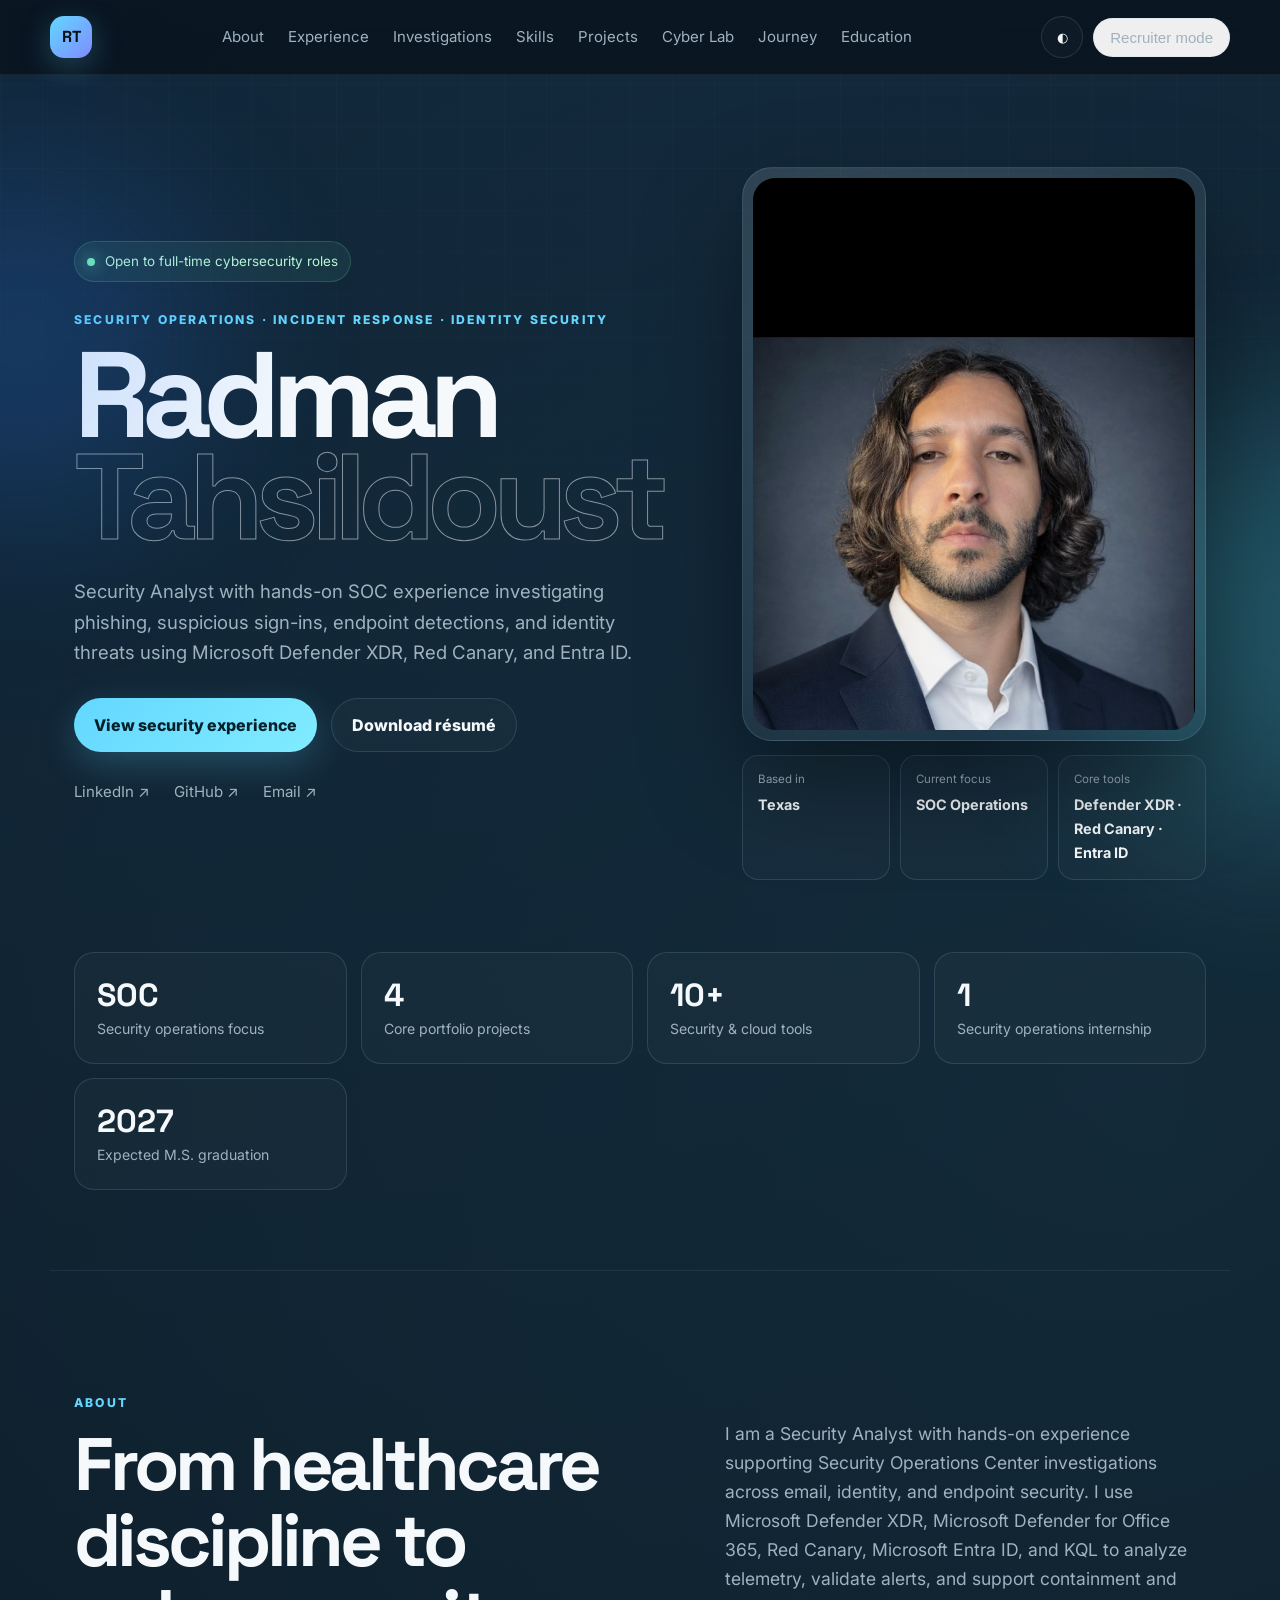
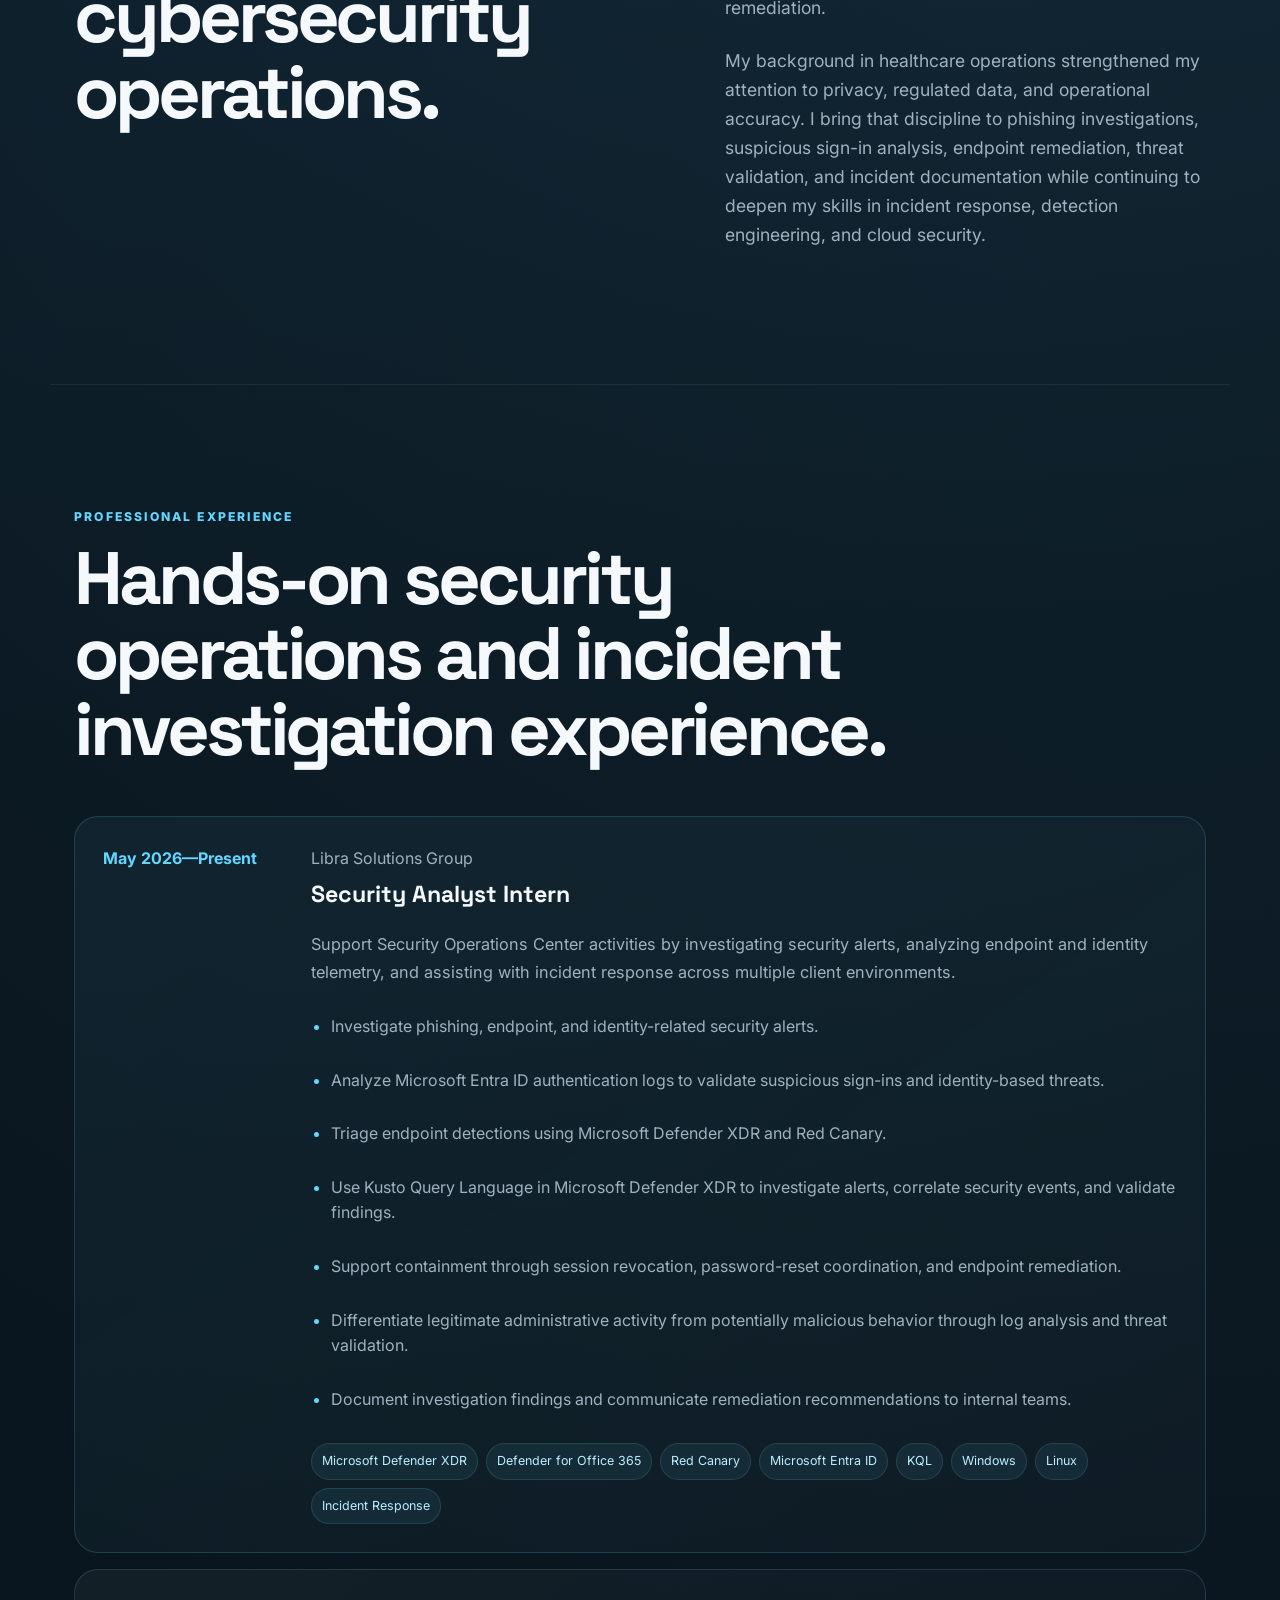
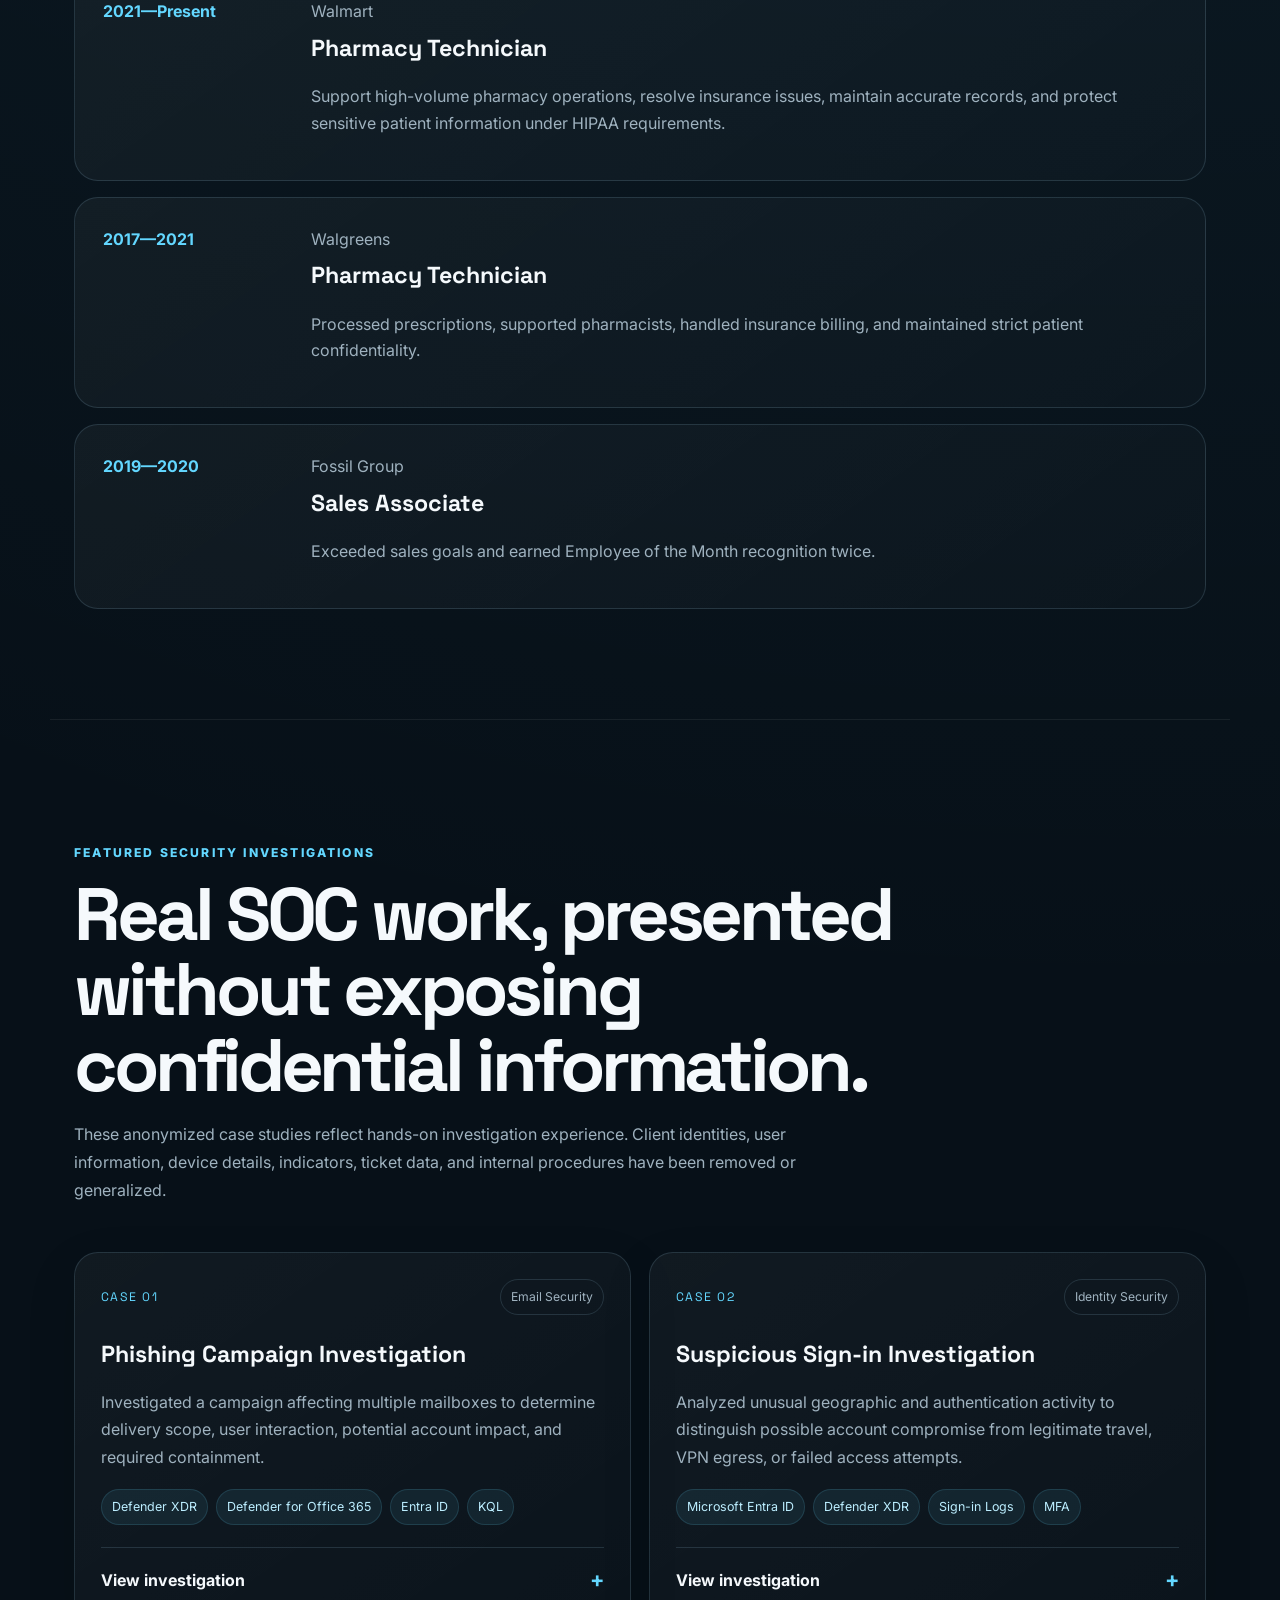
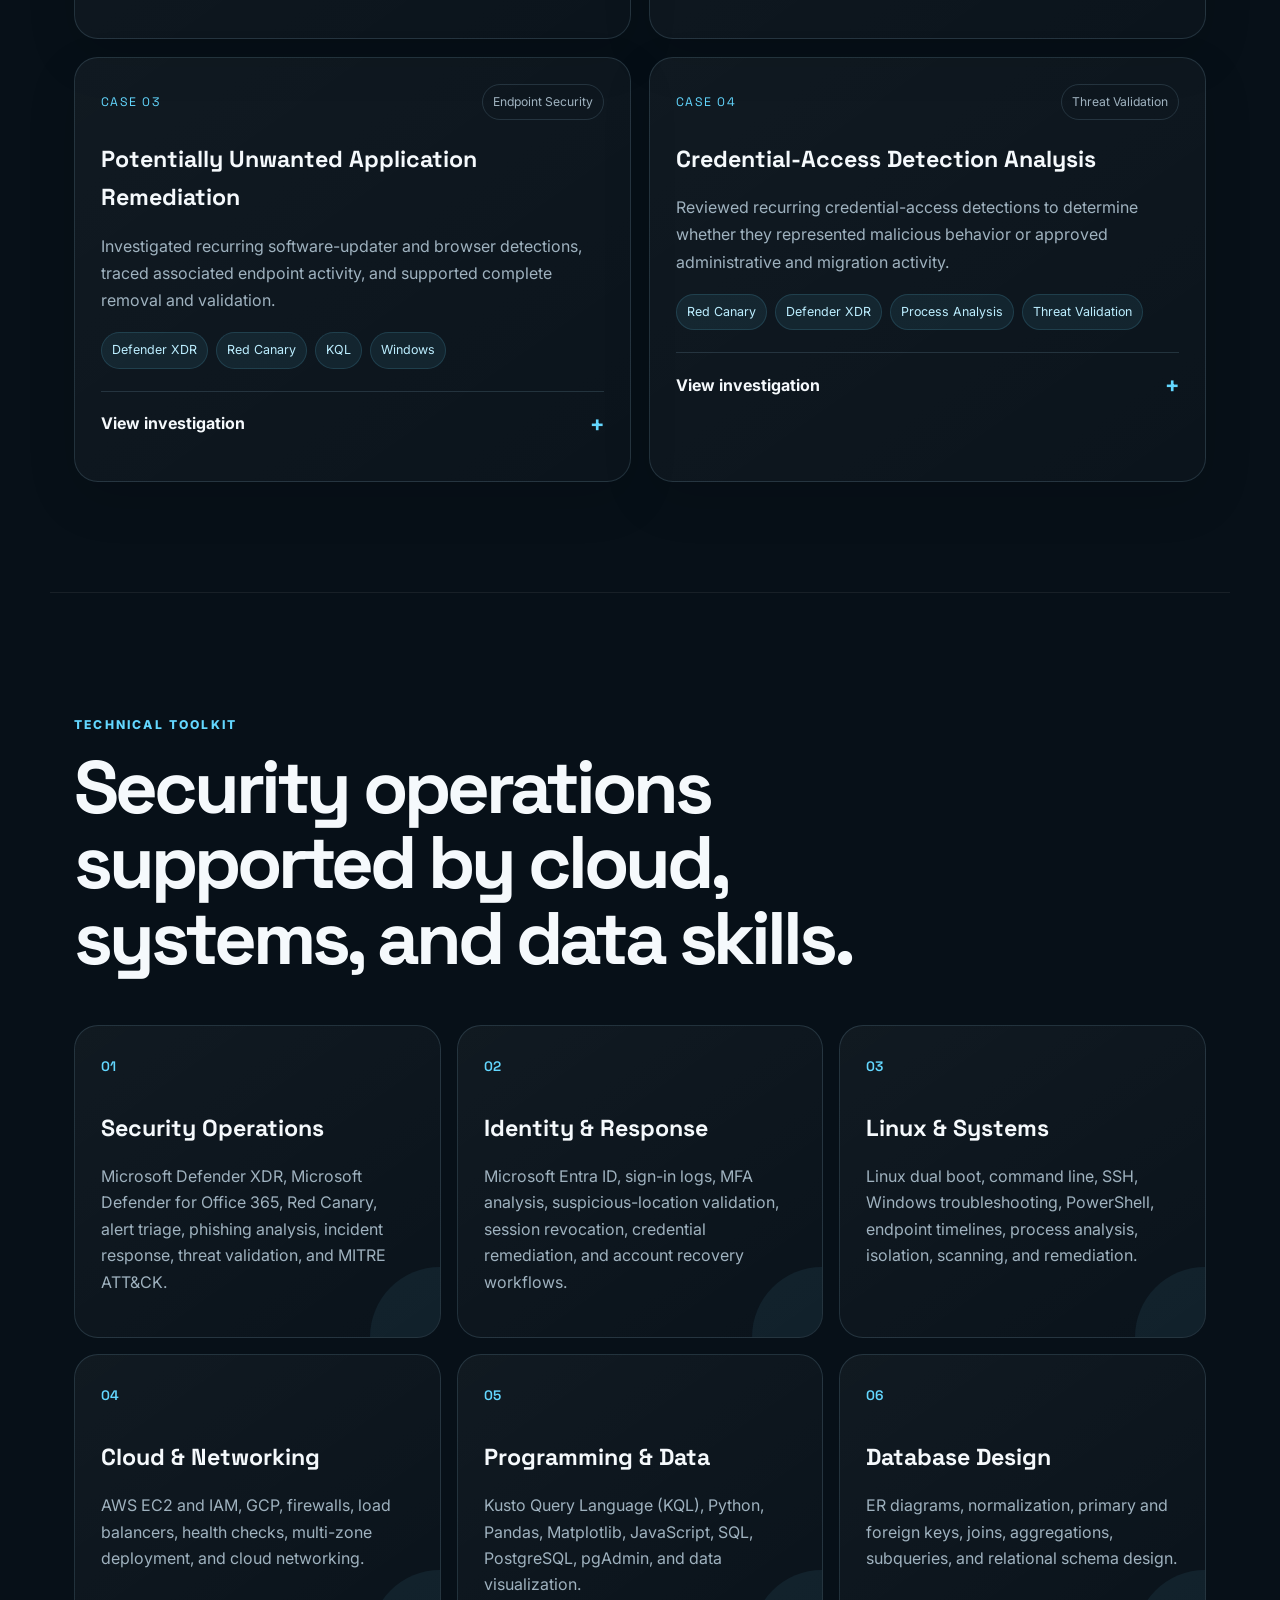
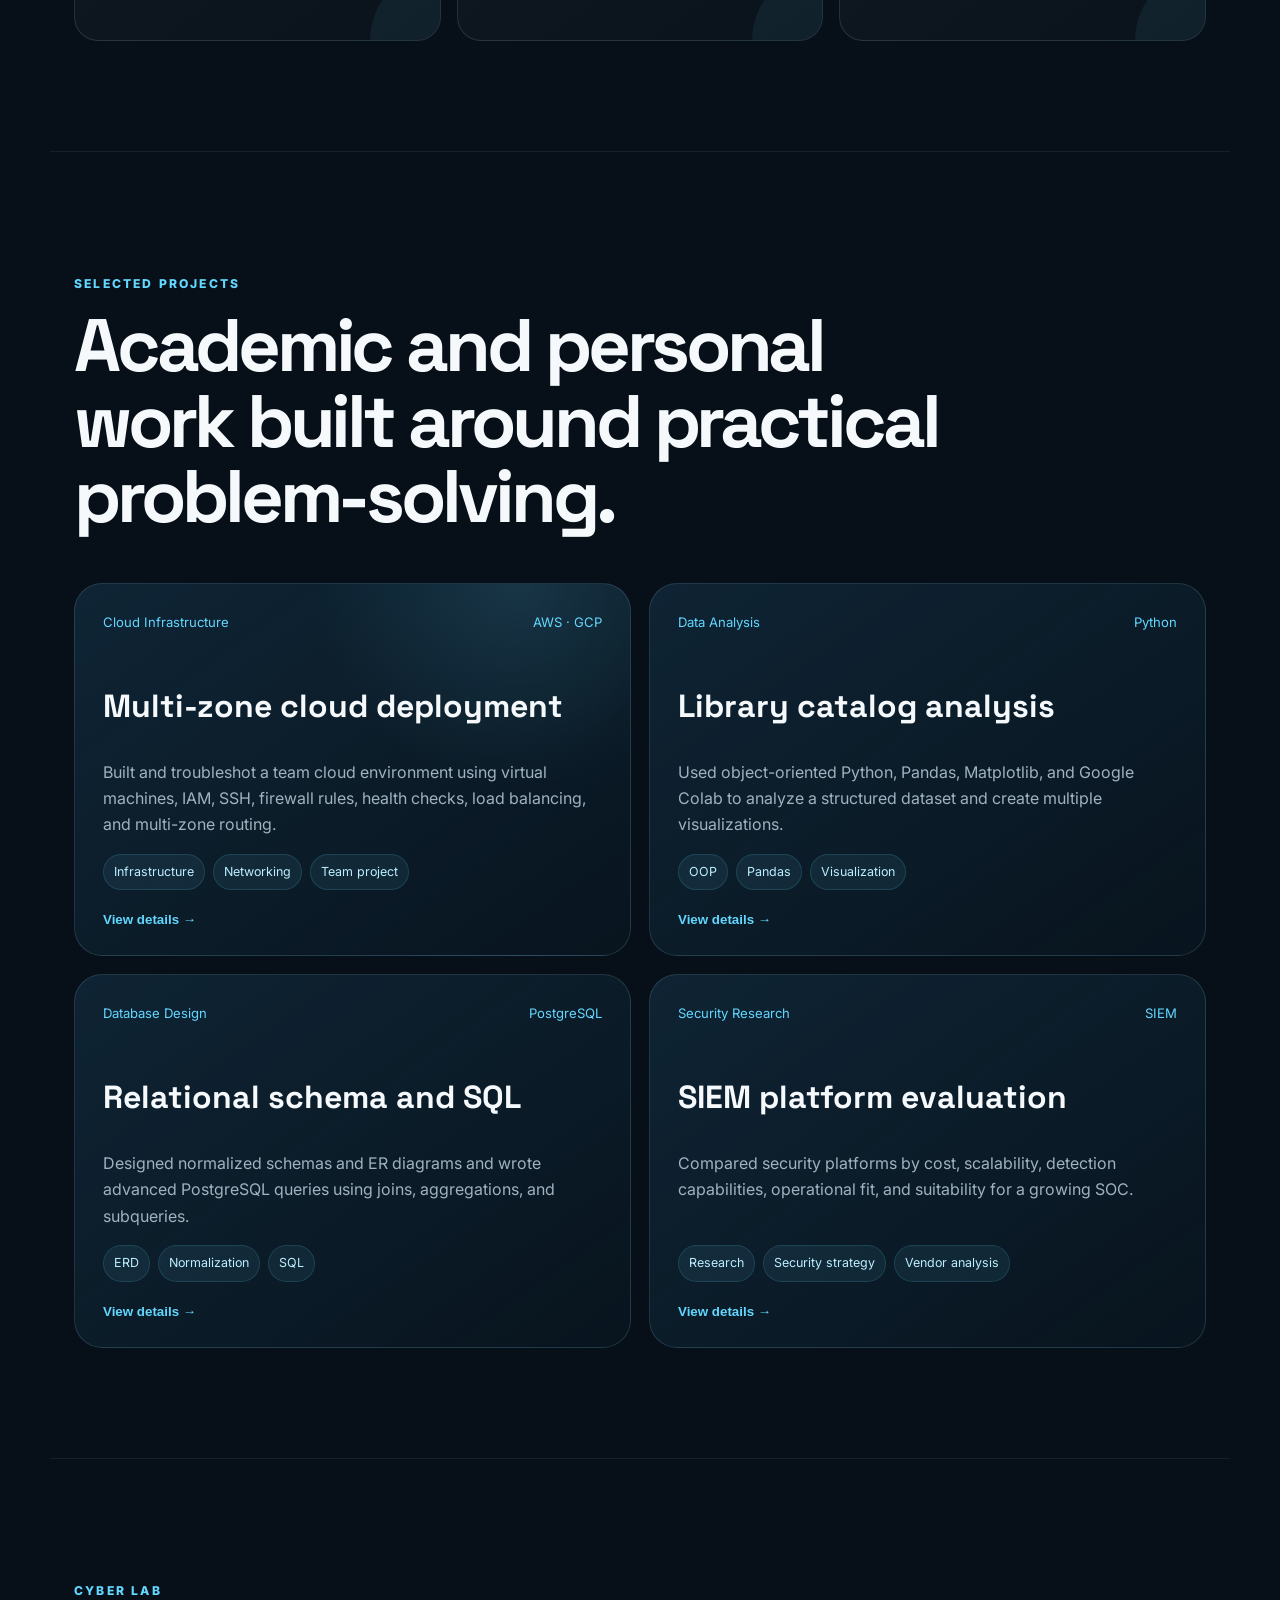
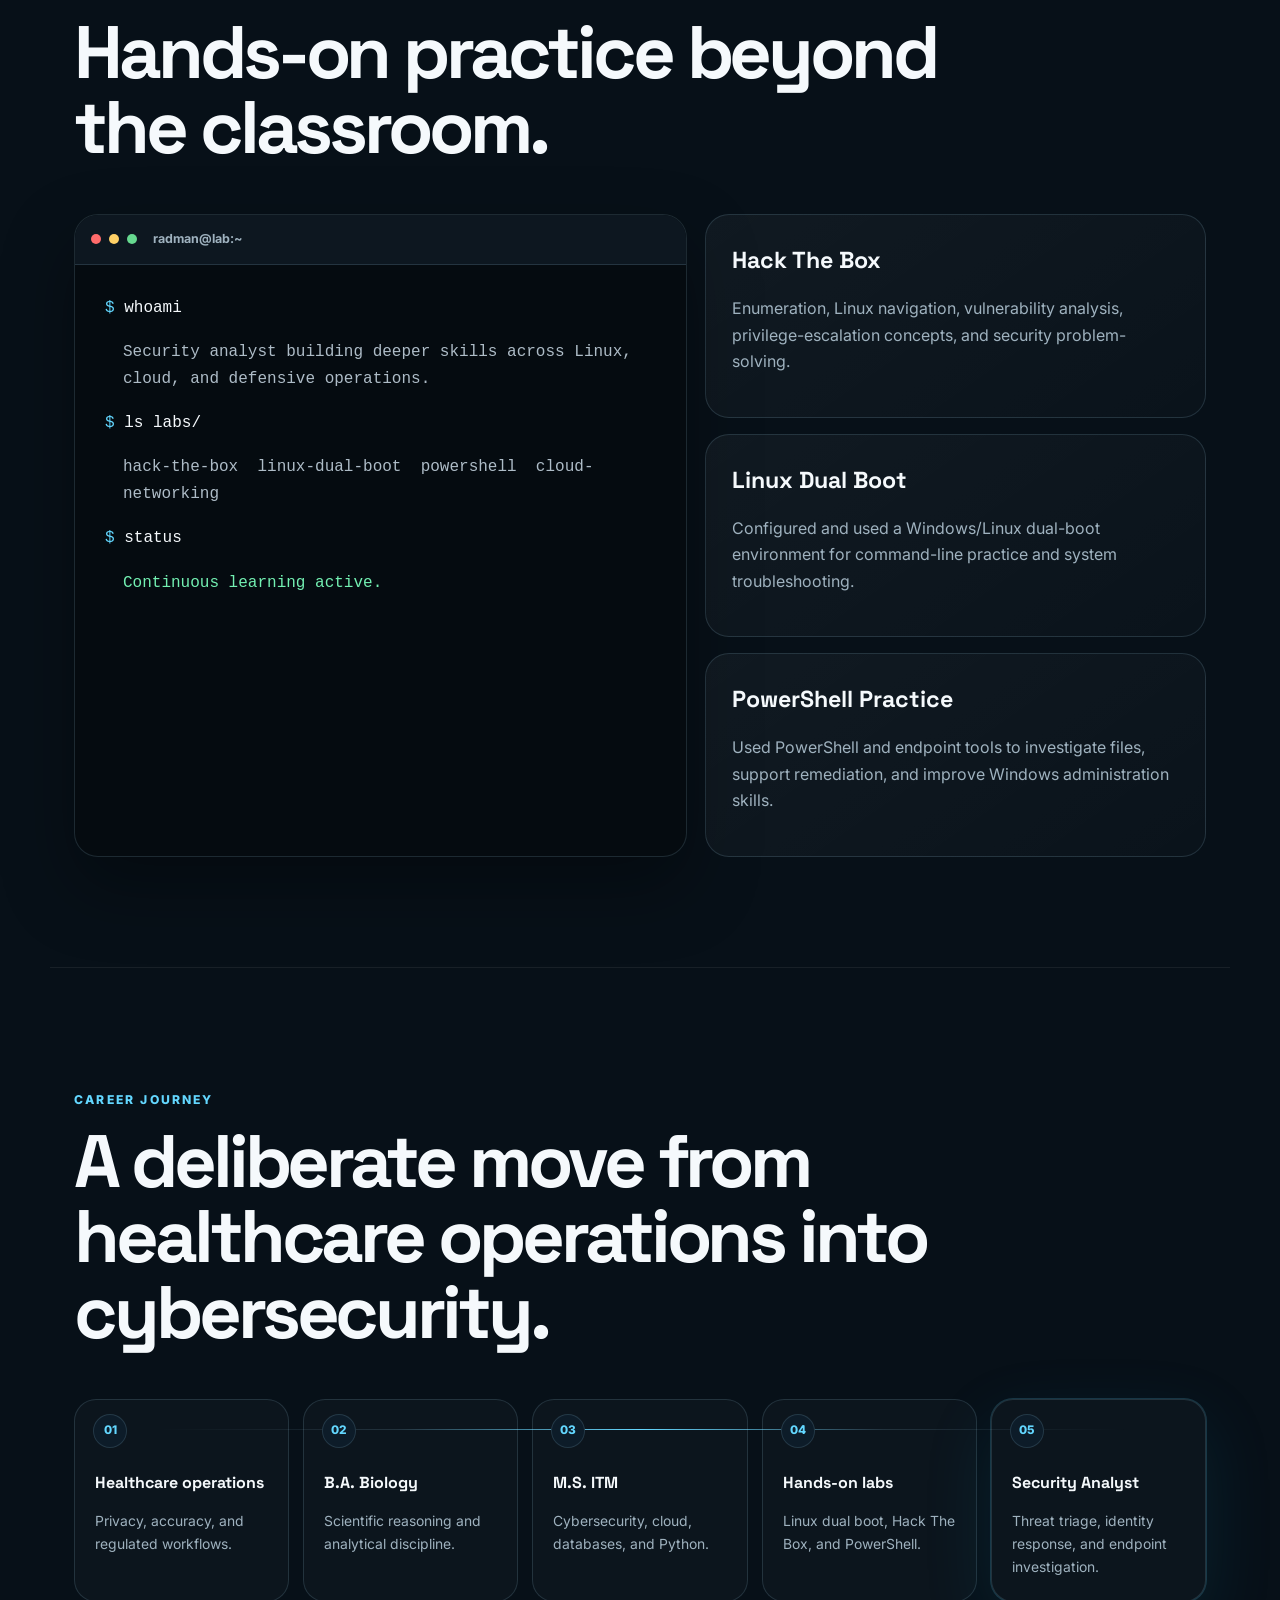
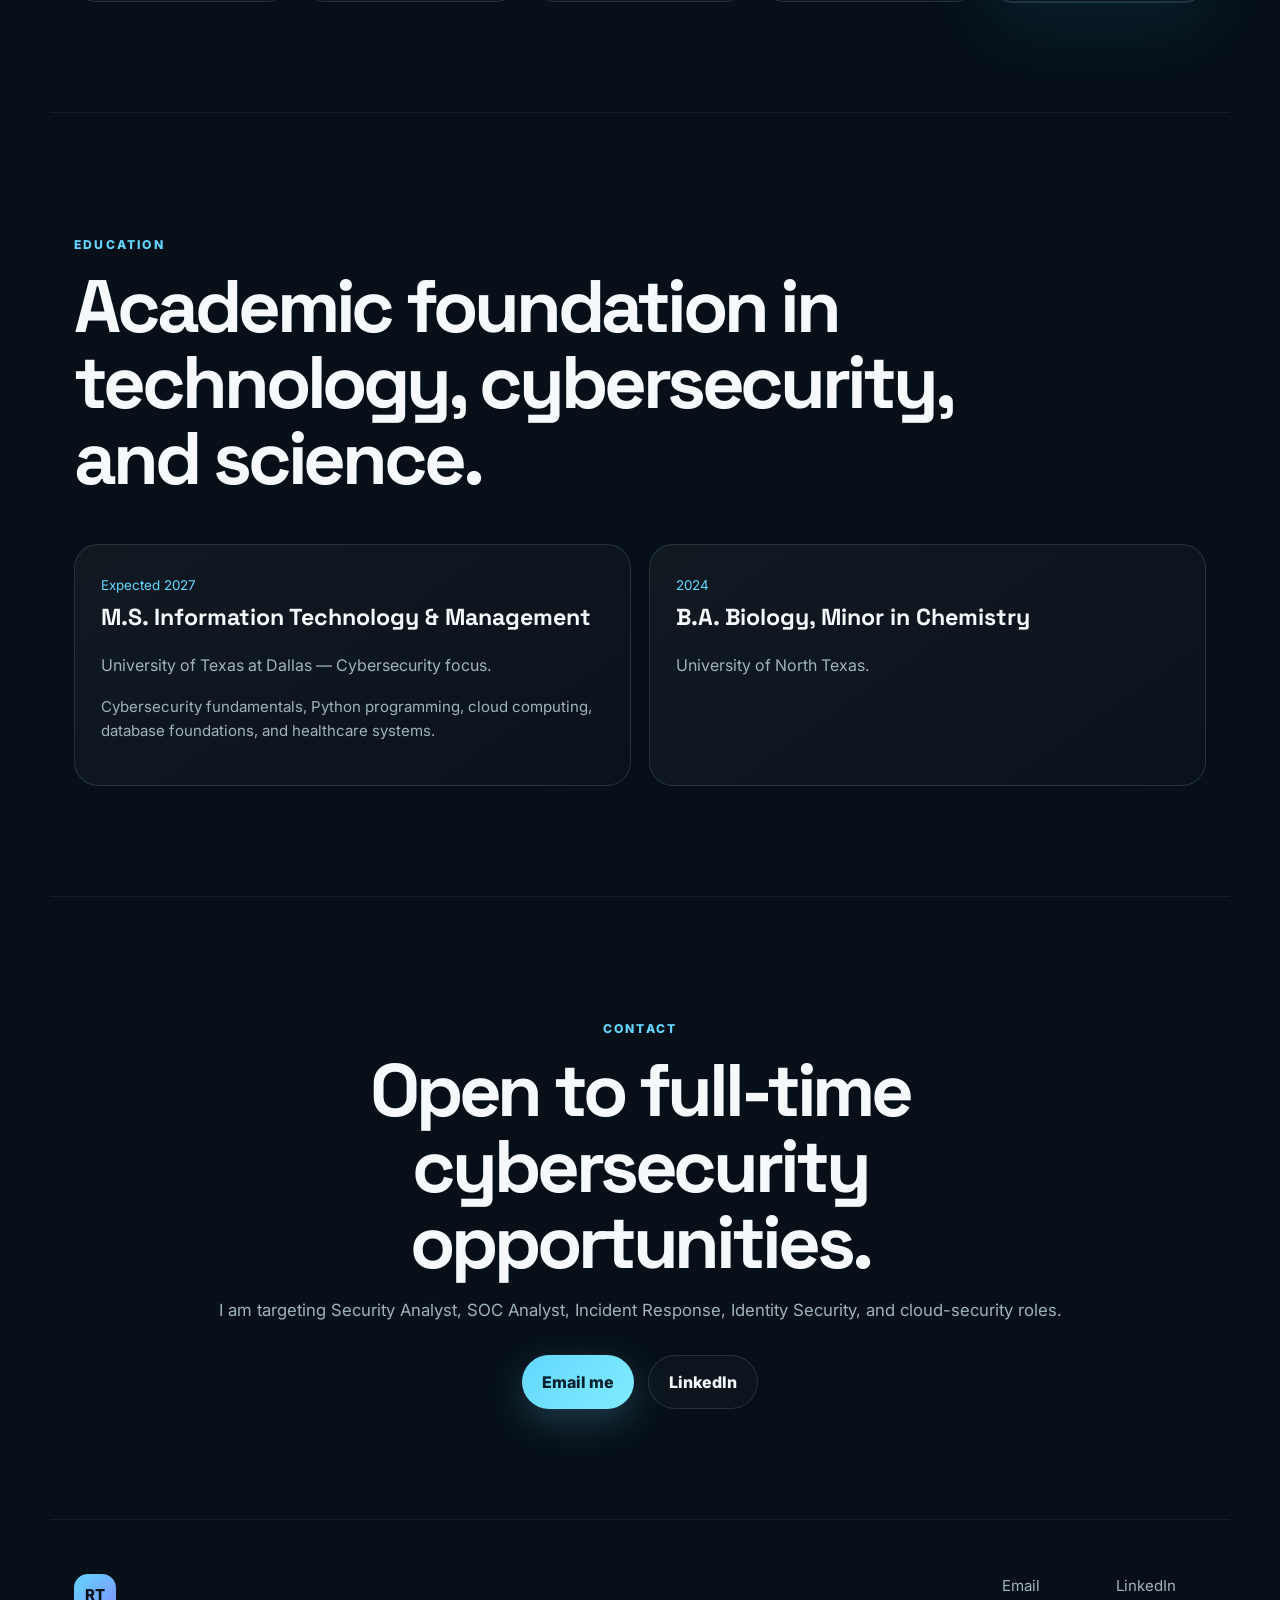
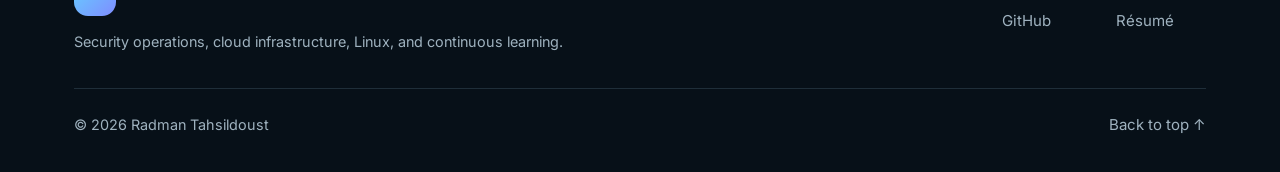
==== index.html @ 02a2b4b4 "Add files via upload" ====
<!doctype html>
<html lang="en">
<head>
  <meta charset="UTF-8" />
  <meta name="viewport" content="width=device-width, initial-scale=1.0" />
  <meta name="description" content="Radman Tahsildoust is a Security Analyst with hands-on SOC experience in Microsoft Defender XDR, Red Canary, Microsoft Entra ID, KQL, phishing investigations, identity security, and endpoint response." />
  <meta name="author" content="Radman Tahsildoust" />
  <meta name="robots" content="index, follow, max-image-preview:large" />
  <link rel="canonical" href="https://radmantt.github.io/portfolio/" />
  <meta name="theme-color" content="#071018" />
  <meta property="og:title" content="Radman Tahsildoust | Security Analyst" />
  <meta property="og:description" content="Security Analyst portfolio featuring hands-on SOC investigations, Microsoft Defender XDR, Red Canary, Entra ID, KQL, cloud, Linux, and technical projects." />
  <meta property="og:url" content="https://radmantt.github.io/portfolio/" />
  <meta property="og:site_name" content="Radman Tahsildoust Portfolio" />
  <meta property="og:image" content="https://radmantt.github.io/portfolio/assets/headshot.jpeg" />
  <meta name="twitter:card" content="summary_large_image" />
  <meta name="twitter:title" content="Radman Tahsildoust | Security Analyst" />
  <meta name="twitter:description" content="Hands-on SOC investigations, identity security, endpoint response, cloud, Linux, and security projects." />
  <meta name="twitter:image" content="https://radmantt.github.io/portfolio/assets/headshot.jpeg" />
  <meta property="og:type" content="website" />
  <title>Radman Tahsildoust | Security Analyst</title>
  <link rel="preconnect" href="https://fonts.googleapis.com">
  <link rel="preconnect" href="https://fonts.gstatic.com" crossorigin>
  <link href="https://fonts.googleapis.com/css2?family=Inter:wght@400;500;600;700;800&family=Space+Grotesk:wght@500;600;700&display=swap" rel="stylesheet">
  <link rel="icon" href="assets/favicon.svg" type="image/svg+xml" />
  <link rel="manifest" href="site.webmanifest" />
  <link rel="stylesheet" href="styles.css?v=6.0" />
  <script type="application/ld+json">
  {
    "@context": "https://schema.org",
    "@type": "Person",
    "name": "Radman Tahsildoust",
    "url": "https://radmantt.github.io/portfolio/",
    "image": "https://radmantt.github.io/portfolio/assets/headshot.jpeg",
    "jobTitle": "Security Analyst",
    "address": {"@type": "PostalAddress", "addressRegion": "Texas", "addressCountry": "US"},
    "sameAs": [
      "https://www.linkedin.com/in/radman-tahsildoust-072692188/",
      "https://github.com/RadmanTT"
    ],
    "knowsAbout": ["Security Operations", "Incident Response", "Microsoft Defender XDR", "Red Canary", "Microsoft Entra ID", "Kusto Query Language", "Linux", "Cloud Security"]
  }
  </script>
</head>
<body>
  <div class="ambient ambient-one"></div>
  <div class="ambient ambient-two"></div>

  <header class="site-header">
    <a class="brand" href="#top" aria-label="Home">RT</a>
    <button class="menu-toggle" aria-label="Open menu" aria-expanded="false">Menu</button>
    <nav class="nav-links" aria-label="Primary navigation">
      <a href="#about">About</a>
      <a href="#experience">Experience</a>
      <a href="#investigations">Investigations</a>
      <a href="#skills">Skills</a>
      <a href="#projects">Projects</a>
      <a href="#lab">Cyber Lab</a>
      <a href="#journey">Journey</a><a href="#education">Education</a>
    </nav>
    <div class="header-actions"><button class="theme-toggle" type="button" aria-label="Toggle theme">◐</button><button class="nav-cta recruiter-open" type="button">Recruiter mode</button></div>
  </header>

  <main id="top">
    <section class="hero">
      <div class="hero-copy reveal">
        <div class="status-pill"><span></span> Open to full-time cybersecurity roles</div>
        <p class="eyebrow">Security Operations · Incident Response · Identity Security</p>
        <h1>Radman<br><span>Tahsildoust</span></h1>
        <p class="hero-lead">
          Security Analyst with hands-on SOC experience investigating phishing, suspicious sign-ins, endpoint detections, and identity threats using Microsoft Defender XDR, Red Canary, and Entra ID.
        </p>
        <div class="hero-actions">
          <a class="btn primary" href="#experience">View security experience</a>
          <a class="btn secondary" href="assets/Radman-Tahsildoust-Resume.pdf" download>Download résumé</a>
        </div>
        <div class="social-row">
          <a href="https://www.linkedin.com/in/radman-tahsildoust-072692188/" target="_blank" rel="noreferrer">LinkedIn ↗</a>
          <a href="https://github.com/RadmanTT" target="_blank" rel="noreferrer">GitHub ↗</a>
          <a href="mailto:radman.tahsildoust@gmail.com">Email ↗</a>
        </div>
      </div>

      <div class="hero-visual reveal">
        <div class="portrait-shell">
          <div class="portrait-glow"></div>
          <img src="assets/headshot.jpeg" alt="Professional headshot of Radman Tahsildoust" />
        </div>
        <div class="portrait-meta">
          <div><small>Based in</small><strong>Texas</strong></div>
          <div><small>Current focus</small><strong>SOC Operations</strong></div>
          <div><small>Core tools</small><strong>Defender XDR · Red Canary · Entra ID</strong></div>
        </div>
      </div>
    </section>

    <section class="metrics reveal">
      <article><strong>SOC</strong><span>Security operations focus</span></article>
      <article><strong>4</strong><span>Core portfolio projects</span></article>
      <article><strong>10+</strong><span>Security & cloud tools</span></article>
      <article><strong>1</strong><span>Security operations internship</span></article>
      <article><strong>2027</strong><span>Expected M.S. graduation</span></article>
    </section>

    <section id="about" class="section split-section">
      <div class="section-heading reveal">
        <p class="eyebrow">About</p>
        <h2>From healthcare discipline to cybersecurity operations.</h2>
      </div>
      <div class="about-copy reveal">
        <p>
          I am a Security Analyst with hands-on experience supporting Security Operations Center investigations across email, identity, and endpoint security. I use Microsoft Defender XDR, Microsoft Defender for Office 365, Red Canary, Microsoft Entra ID, and KQL to analyze telemetry, validate alerts, and support containment and remediation.
        </p>
        <p>
          My background in healthcare operations strengthened my attention to privacy, regulated data, and operational accuracy. I bring that discipline to phishing investigations, suspicious sign-in analysis, endpoint remediation, threat validation, and incident documentation while continuing to deepen my skills in incident response, detection engineering, and cloud security.
        </p>
      </div>
    </section>

    <section id="experience" class="section">
      <div class="section-heading reveal">
        <p class="eyebrow">Professional Experience</p>
        <h2>Hands-on security operations and incident investigation experience.</h2>
      </div>
      <div class="timeline">
        <article class="timeline-item experience-featured reveal">
          <div class="timeline-year">May 2026—Present</div>
          <div>
            <p class="role-kicker">Libra Solutions Group</p>
            <h3>Security Analyst Intern</h3>
            <p class="experience-overview">Support Security Operations Center activities by investigating security alerts, analyzing endpoint and identity telemetry, and assisting with incident response across multiple client environments.</p>
            <ul class="responsibility-list">
              <li>Investigate phishing, endpoint, and identity-related security alerts.</li>
              <li>Analyze Microsoft Entra ID authentication logs to validate suspicious sign-ins and identity-based threats.</li>
              <li>Triage endpoint detections using Microsoft Defender XDR and Red Canary.</li>
              <li>Use Kusto Query Language in Microsoft Defender XDR to investigate alerts, correlate security events, and validate findings.</li>
              <li>Support containment through session revocation, password-reset coordination, and endpoint remediation.</li>
              <li>Differentiate legitimate administrative activity from potentially malicious behavior through log analysis and threat validation.</li>
              <li>Document investigation findings and communicate remediation recommendations to internal teams.</li>
            </ul>
            <div class="tag-row"><span>Microsoft Defender XDR</span><span>Defender for Office 365</span><span>Red Canary</span><span>Microsoft Entra ID</span><span>KQL</span><span>Windows</span><span>Linux</span><span>Incident Response</span></div>
          </div>
        </article>
        <article class="timeline-item reveal">
          <div class="timeline-year">2021—Present</div>
          <div>
            <p class="role-kicker">Walmart</p>
            <h3>Pharmacy Technician</h3>
            <p>Support high-volume pharmacy operations, resolve insurance issues, maintain accurate records, and protect sensitive patient information under HIPAA requirements.</p>
          </div>
        </article>
        <article class="timeline-item reveal">
          <div class="timeline-year">2017—2021</div>
          <div>
            <p class="role-kicker">Walgreens</p>
            <h3>Pharmacy Technician</h3>
            <p>Processed prescriptions, supported pharmacists, handled insurance billing, and maintained strict patient confidentiality.</p>
          </div>
        </article>
        <article class="timeline-item reveal">
          <div class="timeline-year">2019—2020</div>
          <div>
            <p class="role-kicker">Fossil Group</p>
            <h3>Sales Associate</h3>
            <p>Exceeded sales goals and earned Employee of the Month recognition twice.</p>
          </div>
        </article>
      </div>
    </section>

    <section id="investigations" class="section investigations-section">
      <div class="section-heading reveal">
        <p class="eyebrow">Featured Security Investigations</p>
        <h2>Real SOC work, presented without exposing confidential information.</h2>
        <p class="section-intro">These anonymized case studies reflect hands-on investigation experience. Client identities, user information, device details, indicators, ticket data, and internal procedures have been removed or generalized.</p>
      </div>
      <div class="investigation-grid">
        <article class="investigation-card reveal">
          <div class="investigation-header"><span class="case-number">Case 01</span><span class="case-domain">Email Security</span></div>
          <h3>Phishing Campaign Investigation</h3>
          <p>Investigated a campaign affecting multiple mailboxes to determine delivery scope, user interaction, potential account impact, and required containment.</p>
          <div class="tag-row"><span>Defender XDR</span><span>Defender for Office 365</span><span>Entra ID</span><span>KQL</span></div>
          <button class="investigation-toggle" type="button" aria-expanded="false">View investigation <span>+</span></button>
          <div class="investigation-details" hidden>
            <div><h4>Investigation</h4><p>Reviewed email telemetry, correlated related alerts, validated whether links or attachments were accessed, and checked identity activity for suspicious authentication following delivery.</p></div>
            <div><h4>Response</h4><p>Supported malicious-message removal, session revocation, credential remediation, and verification of completed actions before closure.</p></div>
            <div><h4>Skills demonstrated</h4><p>Email security, scope analysis, identity validation, incident response, evidence-based closure.</p></div>
          </div>
        </article>

        <article class="investigation-card reveal">
          <div class="investigation-header"><span class="case-number">Case 02</span><span class="case-domain">Identity Security</span></div>
          <h3>Suspicious Sign-in Investigation</h3>
          <p>Analyzed unusual geographic and authentication activity to distinguish possible account compromise from legitimate travel, VPN egress, or failed access attempts.</p>
          <div class="tag-row"><span>Microsoft Entra ID</span><span>Defender XDR</span><span>Sign-in Logs</span><span>MFA</span></div>
          <button class="investigation-toggle" type="button" aria-expanded="false">View investigation <span>+</span></button>
          <div class="investigation-details" hidden>
            <div><h4>Investigation</h4><p>Reviewed sign-in location, device, authentication status, MFA results, session context, and surrounding activity to assess whether the event represented malicious access.</p></div>
            <div><h4>Response</h4><p>Supported session revocation and password-reset workflows when risk could not be safely excluded, then coordinated account restoration after remediation.</p></div>
            <div><h4>Skills demonstrated</h4><p>Identity telemetry analysis, false-positive validation, account containment, risk-based decision-making.</p></div>
          </div>
        </article>

        <article class="investigation-card reveal">
          <div class="investigation-header"><span class="case-number">Case 03</span><span class="case-domain">Endpoint Security</span></div>
          <h3>Potentially Unwanted Application Remediation</h3>
          <p>Investigated recurring software-updater and browser detections, traced associated endpoint activity, and supported complete removal and validation.</p>
          <div class="tag-row"><span>Defender XDR</span><span>Red Canary</span><span>KQL</span><span>Windows</span></div>
          <button class="investigation-toggle" type="button" aria-expanded="false">View investigation <span>+</span></button>
          <div class="investigation-details" hidden>
            <div><h4>Investigation</h4><p>Reviewed endpoint timelines, process relationships, persistence indicators, installed software, scheduled tasks, and registry evidence to establish scope.</p></div>
            <div><h4>Response</h4><p>Supported application removal, endpoint restriction and isolation workflows, artifact cleanup, malware scanning, and post-remediation verification.</p></div>
            <div><h4>Skills demonstrated</h4><p>Endpoint triage, process analysis, remediation coordination, persistence review, validation.</p></div>
          </div>
        </article>

        <article class="investigation-card reveal">
          <div class="investigation-header"><span class="case-number">Case 04</span><span class="case-domain">Threat Validation</span></div>
          <h3>Credential-Access Detection Analysis</h3>
          <p>Reviewed recurring credential-access detections to determine whether they represented malicious behavior or approved administrative and migration activity.</p>
          <div class="tag-row"><span>Red Canary</span><span>Defender XDR</span><span>Process Analysis</span><span>Threat Validation</span></div>
          <button class="investigation-toggle" type="button" aria-expanded="false">View investigation <span>+</span></button>
          <div class="investigation-details" hidden>
            <div><h4>Investigation</h4><p>Examined alert context, affected endpoint activity, process lineage, related administrative actions, and available internal validation to determine intent.</p></div>
            <div><h4>Response</h4><p>Documented the supporting evidence and closed detections as validated legitimate activity only after confirmation and review found no additional threat indicators.</p></div>
            <div><h4>Skills demonstrated</h4><p>Alert triage, contextual analysis, false-positive determination, documentation, escalation judgment.</p></div>
          </div>
        </article>
      </div>
    </section>

    <section id="skills" class="section">
      <div class="section-heading reveal">
        <p class="eyebrow">Technical toolkit</p>
        <h2>Security operations supported by cloud, systems, and data skills.</h2>
      </div>
      <div class="skill-grid">
        <article class="skill-card reveal">
          <span class="card-number">01</span>
          <h3>Security Operations</h3>
          <p>Microsoft Defender XDR, Microsoft Defender for Office 365, Red Canary, alert triage, phishing analysis, incident response, threat validation, and MITRE ATT&CK.</p>
        </article>
        <article class="skill-card reveal">
          <span class="card-number">02</span>
          <h3>Identity & Response</h3>
          <p>Microsoft Entra ID, sign-in logs, MFA analysis, suspicious-location validation, session revocation, credential remediation, and account recovery workflows.</p>
        </article>
        <article class="skill-card reveal">
          <span class="card-number">03</span>
          <h3>Linux & Systems</h3>
          <p>Linux dual boot, command line, SSH, Windows troubleshooting, PowerShell, endpoint timelines, process analysis, isolation, scanning, and remediation.</p>
        </article>
        <article class="skill-card reveal">
          <span class="card-number">04</span>
          <h3>Cloud & Networking</h3>
          <p>AWS EC2 and IAM, GCP, firewalls, load balancers, health checks, multi-zone deployment, and cloud networking.</p>
        </article>
        <article class="skill-card reveal">
          <span class="card-number">05</span>
          <h3>Programming & Data</h3>
          <p>Kusto Query Language (KQL), Python, Pandas, Matplotlib, JavaScript, SQL, PostgreSQL, pgAdmin, and data visualization.</p>
        </article>
        <article class="skill-card reveal">
          <span class="card-number">06</span>
          <h3>Database Design</h3>
          <p>ER diagrams, normalization, primary and foreign keys, joins, aggregations, subqueries, and relational schema design.</p>
        </article>
      </div>
    </section>

    <section id="projects" class="section">
      <div class="section-heading reveal">
        <p class="eyebrow">Selected projects</p>
        <h2>Academic and personal work built around practical problem-solving.</h2>
      </div>
      <div class="project-grid">
        <article class="project-card featured reveal">
          <div class="project-top"><span>Cloud Infrastructure</span><span>AWS · GCP</span></div>
          <h3>Multi-zone cloud deployment</h3>
          <p>Built and troubleshot a team cloud environment using virtual machines, IAM, SSH, firewall rules, health checks, load balancing, and multi-zone routing.</p>
          <div class="project-footer"><span>Infrastructure</span><span>Networking</span><span>Team project</span></div><button class="project-open" data-project="cloud">View details →</button>
        </article>
        <article class="project-card reveal">
          <div class="project-top"><span>Data Analysis</span><span>Python</span></div>
          <h3>Library catalog analysis</h3>
          <p>Used object-oriented Python, Pandas, Matplotlib, and Google Colab to analyze a structured dataset and create multiple visualizations.</p>
          <div class="project-footer"><span>OOP</span><span>Pandas</span><span>Visualization</span></div><button class="project-open" data-project="python">View details →</button>
        </article>
        <article class="project-card reveal">
          <div class="project-top"><span>Database Design</span><span>PostgreSQL</span></div>
          <h3>Relational schema and SQL</h3>
          <p>Designed normalized schemas and ER diagrams and wrote advanced PostgreSQL queries using joins, aggregations, and subqueries.</p>
          <div class="project-footer"><span>ERD</span><span>Normalization</span><span>SQL</span></div><button class="project-open" data-project="sql">View details →</button>
        </article>
        <article class="project-card reveal">
          <div class="project-top"><span>Security Research</span><span>SIEM</span></div>
          <h3>SIEM platform evaluation</h3>
          <p>Compared security platforms by cost, scalability, detection capabilities, operational fit, and suitability for a growing SOC.</p>
          <div class="project-footer"><span>Research</span><span>Security strategy</span><span>Vendor analysis</span></div><button class="project-open" data-project="siem">View details →</button>
        </article>
      </div>
    </section>

    <section id="lab" class="section lab-section">
      <div class="section-heading reveal">
        <p class="eyebrow">Cyber Lab</p>
        <h2>Hands-on practice beyond the classroom.</h2>
      </div>
      <div class="lab-layout">
        <div class="lab-terminal reveal">
          <div class="terminal-bar"><span></span><span></span><span></span><strong>radman@lab:~</strong></div>
          <div class="terminal-body">
            <p><span class="prompt">$</span> whoami</p>
            <p class="output">Security analyst building deeper skills across Linux, cloud, and defensive operations.</p>
            <p><span class="prompt">$</span> ls labs/</p>
            <p class="output">hack-the-box&nbsp;&nbsp;linux-dual-boot&nbsp;&nbsp;powershell&nbsp;&nbsp;cloud-networking</p>
            <p><span class="prompt">$</span> status</p>
            <p class="output success">Continuous learning active.</p>
          </div>
        </div>
        <div class="lab-cards">
          <article class="mini-card reveal"><h3>Hack The Box</h3><p>Enumeration, Linux navigation, vulnerability analysis, privilege-escalation concepts, and security problem-solving.</p></article>
          <article class="mini-card reveal"><h3>Linux Dual Boot</h3><p>Configured and used a Windows/Linux dual-boot environment for command-line practice and system troubleshooting.</p></article>
          <article class="mini-card reveal"><h3>PowerShell Practice</h3><p>Used PowerShell and endpoint tools to investigate files, support remediation, and improve Windows administration skills.</p></article>
        </div>
      </div>
    </section>


    <section id="journey" class="section">
      <div class="section-heading reveal">
        <p class="eyebrow">Career journey</p>
        <h2>A deliberate move from healthcare operations into cybersecurity.</h2>
      </div>
      <div class="journey-track reveal" aria-label="Career journey">
        <div class="journey-step"><span>01</span><strong>Healthcare operations</strong><p>Privacy, accuracy, and regulated workflows.</p></div>
        <div class="journey-step"><span>02</span><strong>B.A. Biology</strong><p>Scientific reasoning and analytical discipline.</p></div>
        <div class="journey-step"><span>03</span><strong>M.S. ITM</strong><p>Cybersecurity, cloud, databases, and Python.</p></div>
        <div class="journey-step"><span>04</span><strong>Hands-on labs</strong><p>Linux dual boot, Hack The Box, and PowerShell.</p></div>
        <div class="journey-step active"><span>05</span><strong>Security Analyst</strong><p>Threat triage, identity response, and endpoint investigation.</p></div>
      </div>
    </section>

    <section id="education" class="section">
      <div class="section-heading reveal">
        <p class="eyebrow">Education</p>
        <h2>Academic foundation in technology, cybersecurity, and science.</h2>
      </div>
      <div class="education-grid">
        <article class="education-card reveal">
          <span>Expected 2027</span>
          <h3>M.S. Information Technology & Management</h3>
          <p>University of Texas at Dallas — Cybersecurity focus.</p>
          <p class="muted">Cybersecurity fundamentals, Python programming, cloud computing, database foundations, and healthcare systems.</p>
        </article>
        <article class="education-card reveal">
          <span>2024</span>
          <h3>B.A. Biology, Minor in Chemistry</h3>
          <p>University of North Texas.</p>
        </article>
      </div>
    </section>

    <section id="contact" class="section contact-section reveal">
      <p class="eyebrow">Contact</p>
      <h2>Open to full-time cybersecurity opportunities.</h2>
      <p>I am targeting Security Analyst, SOC Analyst, Incident Response, Identity Security, and cloud-security roles.</p>
      <div class="hero-actions centered">
        <a class="btn primary" href="mailto:radman.tahsildoust@gmail.com">Email me</a>
        <a class="btn secondary" href="https://www.linkedin.com/in/radman-tahsildoust-072692188/" target="_blank" rel="noreferrer">LinkedIn</a>
      </div>
    </section>
  </main>


  <div class="modal" id="project-modal" aria-hidden="true" hidden>
    <div class="modal-backdrop" data-close-modal></div>
    <article class="modal-card" role="dialog" aria-modal="true" aria-labelledby="modal-title">
      <button class="modal-close" type="button" data-close-modal aria-label="Close">×</button>
      <p class="eyebrow" id="modal-kicker">Project</p>
      <h2 id="modal-title">Project title</h2>
      <p id="modal-summary"></p>
      <div class="modal-grid">
        <div><h3>What I built</h3><p id="modal-built"></p></div>
        <div><h3>Technical focus</h3><p id="modal-focus"></p></div>
        <div><h3>Challenges</h3><p id="modal-challenge"></p></div>
        <div><h3>Key takeaway</h3><p id="modal-takeaway"></p></div>
      </div>
    </article>
  </div>

  <aside class="recruiter-panel" aria-hidden="true" hidden>
    <button class="panel-close" type="button" aria-label="Close recruiter mode">×</button>
    <p class="eyebrow">Recruiter mode</p>
    <h2>Radman Tahsildoust</h2>
    <p>Security Analyst with hands-on SOC experience in phishing investigation, identity response, endpoint detection, KQL-based analysis, Linux, cloud, Python, and SQL.</p>
    <div class="recruiter-links">
      <a class="btn primary" href="assets/Radman-Tahsildoust-Resume.pdf" download>Download résumé</a>
      <a class="btn secondary" href="mailto:radman.tahsildoust@gmail.com">Email Radman</a>
      <a class="btn secondary" href="https://www.linkedin.com/in/radman-tahsildoust-072692188/" target="_blank" rel="noreferrer">LinkedIn</a>
      <a class="btn secondary" href="https://github.com/RadmanTT" target="_blank" rel="noreferrer">GitHub</a>
    </div>
    <div class="recruiter-summary">
      <span>Location</span><strong>Texas</strong>
      <span>Education</span><strong>M.S. ITM, expected 2027</strong>
      <span>Focus</span><strong>SOC · Cloud Security · Incident Response</strong>
    </div>
  </aside>
  <div class="panel-backdrop" hidden></div>

  <footer class="site-footer">
    <div>
      <a class="footer-brand" href="#top">RT</a>
      <p>Security operations, cloud infrastructure, Linux, and continuous learning.</p>
    </div>
    <div class="footer-links">
      <a href="mailto:radman.tahsildoust@gmail.com">Email</a>
      <a href="https://www.linkedin.com/in/radman-tahsildoust-072692188/" target="_blank" rel="noreferrer">LinkedIn</a>
      <a href="https://github.com/RadmanTT" target="_blank" rel="noreferrer">GitHub</a>
      <a href="assets/Radman-Tahsildoust-Resume.pdf" download>Résumé</a>
    </div>
    <div class="footer-bottom">
      <span>© <span id="year"></span> Radman Tahsildoust</span>
      <a href="#top">Back to top ↑</a>
    </div>
  </footer>

  <script src="script.js?v=6.0"></script>
</body>
</html>
---- styles.css ----
:root{
  --bg:#071018;
  --bg-soft:#0a1520;
  --panel:rgba(13,27,39,.74);
  --panel-strong:#0d1c29;
  --text:#f5f9fc;
  --muted:#9fb2bf;
  --line:rgba(153,203,230,.16);
  --accent:#63d7ff;
  --accent-2:#7f8cff;
  --success:#73f0b2;
  --max:1180px;
  --radius:24px;
}
*{box-sizing:border-box}
html{scroll-behavior:smooth}
body{
  margin:0;
  background:
    radial-gradient(circle at 20% -10%, rgba(70,157,255,.15), transparent 28%),
    radial-gradient(circle at 90% 10%, rgba(99,215,255,.10), transparent 30%),
    var(--bg);
  color:var(--text);
  font-family:Inter,system-ui,-apple-system,Segoe UI,sans-serif;
  line-height:1.65;
  overflow-x:hidden;
}
body::before{
  content:"";
  position:fixed;inset:0;
  pointer-events:none;
  background-image:linear-gradient(rgba(255,255,255,.018) 1px,transparent 1px),linear-gradient(90deg,rgba(255,255,255,.018) 1px,transparent 1px);
  background-size:42px 42px;
  mask-image:linear-gradient(to bottom,black,transparent 75%);
}
.ambient{position:fixed;border-radius:999px;filter:blur(90px);opacity:.22;pointer-events:none}
.ambient-one{width:360px;height:360px;background:#2e7fff;top:18%;left:-160px}
.ambient-two{width:420px;height:420px;background:#5cf0ff;right:-220px;top:46%}
a{color:inherit}
.site-header{
  position:sticky;top:0;z-index:50;
  display:grid;grid-template-columns:auto 1fr auto;align-items:center;
  gap:24px;padding:16px max(22px,calc((100vw - var(--max))/2));
  background:rgba(7,16,24,.72);backdrop-filter:blur(18px);
  border-bottom:1px solid rgba(255,255,255,.06);
}
.brand{
  width:42px;height:42px;display:grid;place-items:center;border-radius:14px;
  text-decoration:none;font-family:"Space Grotesk",sans-serif;font-weight:700;
  background:linear-gradient(135deg,var(--accent),var(--accent-2));color:#061018;
  box-shadow:0 8px 30px rgba(99,215,255,.25)
}
.nav-links{display:flex;justify-content:center;gap:24px}
.nav-links a,.nav-cta,.social-row a,footer a{color:var(--muted);text-decoration:none;font-size:.94rem}
.nav-links a:hover,.nav-cta:hover,.social-row a:hover,footer a:hover{color:var(--text)}
.nav-cta{padding:10px 16px;border:1px solid var(--line);border-radius:999px}
.menu-toggle{display:none}
.hero{
  max-width:var(--max);margin:auto;min-height:88vh;padding:92px 24px 72px;
  display:grid;grid-template-columns:1.12fr .88fr;gap:78px;align-items:center;
}
.status-pill{
  display:inline-flex;align-items:center;gap:10px;padding:8px 12px;border-radius:999px;
  background:rgba(115,240,178,.08);border:1px solid rgba(115,240,178,.18);color:#baf8d7;font-size:.84rem
}
.status-pill span{width:8px;height:8px;border-radius:50%;background:var(--success);box-shadow:0 0 16px var(--success)}
.eyebrow{text-transform:uppercase;letter-spacing:.18em;color:var(--accent);font-size:.76rem;font-weight:800}
.hero .eyebrow{margin-top:28px}
h1,h2,h3{font-family:"Space Grotesk",Inter,sans-serif}
h1{font-size:clamp(4.2rem,9.5vw,8.2rem);line-height:.84;letter-spacing:-.07em;margin:14px 0 28px}
h1 span{color:transparent;-webkit-text-stroke:1px rgba(245,249,252,.52)}
.hero-lead{max-width:720px;color:var(--muted);font-size:1.16rem}
.hero-actions{display:flex;gap:14px;flex-wrap:wrap;margin-top:30px}
.centered{justify-content:center}
.btn{
  display:inline-flex;align-items:center;justify-content:center;padding:13px 20px;border-radius:999px;
  font-weight:800;text-decoration:none;transition:transform .25s ease,box-shadow .25s ease,border-color .25s ease
}
.btn:hover{transform:translateY(-2px)}
.btn.primary{background:linear-gradient(135deg,var(--accent),#81ecff);color:#06202b;box-shadow:0 12px 36px rgba(99,215,255,.22)}
.btn.secondary{border:1px solid var(--line);background:rgba(255,255,255,.025)}
.social-row{display:flex;gap:24px;flex-wrap:wrap;margin-top:28px}
.hero-visual{position:relative}
.portrait-shell{position:relative;border-radius:30px;padding:10px;background:linear-gradient(145deg,rgba(255,255,255,.12),rgba(255,255,255,.025));border:1px solid var(--line);box-shadow:0 40px 100px rgba(0,0,0,.42)}
.portrait-shell img{width:100%;display:block;aspect-ratio:4/5;object-fit:cover;border-radius:22px;filter:saturate(.88) contrast(1.03)}
.portrait-glow{position:absolute;inset:10% 10%;background:rgba(99,215,255,.18);filter:blur(55px);z-index:-1}
.portrait-caption{position:absolute;left:28px;right:28px;bottom:28px;display:flex;justify-content:space-between;align-items:end;padding:16px 18px;border-radius:18px;background:rgba(7,16,24,.74);backdrop-filter:blur(14px);border:1px solid rgba(255,255,255,.08)}
.portrait-caption span{color:var(--muted);font-size:.82rem}
.floating-card{position:absolute;padding:14px 16px;border-radius:16px;background:rgba(9,22,32,.88);border:1px solid var(--line);backdrop-filter:blur(12px);box-shadow:0 20px 50px rgba(0,0,0,.28)}
.floating-card small{display:block;color:var(--muted)}
.card-one{left:-48px;top:12%}.card-two{right:-32px;bottom:12%}
.metrics{
  max-width:var(--max);margin:0 auto 10px;padding:0 24px 70px;
  display:grid;grid-template-columns:repeat(4,1fr);gap:14px
}
.metrics article{padding:22px;border:1px solid var(--line);border-radius:20px;background:rgba(255,255,255,.025)}
.metrics strong{display:block;font:700 2rem "Space Grotesk";color:var(--text)}
.metrics span{color:var(--muted);font-size:.88rem}
.section{max-width:var(--max);margin:auto;padding:110px 24px;border-top:1px solid rgba(255,255,255,.065)}
.section-heading{max-width:920px;margin-bottom:48px}
h2{font-size:clamp(2.7rem,5.8vw,5.4rem);line-height:1.02;letter-spacing:-.055em;margin:14px 0}
.split-section{display:grid;grid-template-columns:1.1fr .9fr;gap:64px}
.about-copy{padding-top:38px}
.about-copy p{color:var(--muted);font-size:1.1rem;margin-top:0;margin-bottom:24px}
.timeline{display:grid;gap:16px}
.timeline-item{
  display:grid;grid-template-columns:180px 1fr;gap:28px;padding:28px;
  border:1px solid var(--line);border-radius:var(--radius);background:linear-gradient(145deg,rgba(255,255,255,.045),rgba(255,255,255,.015))
}
.timeline-year{color:var(--accent);font-weight:700}
.role-kicker{color:var(--muted);margin:0 0 4px}
.timeline h3,.skill-card h3,.project-card h3,.mini-card h3,.education-card h3{font-size:1.45rem;margin:0 0 10px}
.timeline p,.skill-card p,.project-card p,.mini-card p,.education-card p{color:var(--muted)}
.tag-row,.project-footer{display:flex;flex-wrap:wrap;gap:8px;margin-top:18px}
.tag-row span,.project-footer span{font-size:.78rem;padding:7px 10px;border-radius:999px;background:rgba(99,215,255,.08);border:1px solid rgba(99,215,255,.14);color:#bceeff}
.skill-grid{display:grid;grid-template-columns:repeat(3,1fr);gap:16px}
.skill-card,.mini-card,.education-card{
  position:relative;overflow:hidden;padding:26px;border:1px solid var(--line);border-radius:var(--radius);background:linear-gradient(145deg,rgba(255,255,255,.045),rgba(255,255,255,.014))
}
.skill-card::after{content:"";position:absolute;width:140px;height:140px;border-radius:50%;right:-70px;bottom:-70px;background:rgba(99,215,255,.07)}
.card-number{display:inline-block;color:var(--accent);font:600 .86rem "Space Grotesk";margin-bottom:34px}
.project-grid{display:grid;grid-template-columns:repeat(2,1fr);gap:18px}
.project-card{min-height:320px;padding:28px;border:1px solid var(--line);border-radius:28px;background:linear-gradient(145deg,rgba(16,38,55,.9),rgba(9,23,34,.65));display:flex;flex-direction:column}
.project-card.featured{background:radial-gradient(circle at 80% 0,rgba(99,215,255,.13),transparent 35%),linear-gradient(145deg,rgba(16,38,55,.94),rgba(9,23,34,.68))}
.project-top{display:flex;justify-content:space-between;color:var(--accent);font-size:.82rem}
.project-card h3{font-size:2rem;margin-top:46px}
.project-footer{margin-top:auto}
.lab-layout{display:grid;grid-template-columns:1.1fr .9fr;gap:18px}
.lab-terminal{border:1px solid var(--line);border-radius:24px;overflow:hidden;background:#050b10;box-shadow:0 30px 70px rgba(0,0,0,.35)}
.terminal-bar{display:flex;align-items:center;gap:8px;padding:14px 16px;background:#0d1720;border-bottom:1px solid var(--line)}
.terminal-bar span{width:10px;height:10px;border-radius:50%;background:#ff6b6b}.terminal-bar span:nth-child(2){background:#ffd166}.terminal-bar span:nth-child(3){background:#66d98f}
.terminal-bar strong{margin-left:8px;font-size:.78rem;color:var(--muted)}
.terminal-body{padding:30px;font-family:ui-monospace,SFMono-Regular,Menlo,monospace;min-height:340px}
.terminal-body p{margin:0 0 18px}.prompt{color:var(--accent)}.output{color:#aebcc7;padding-left:18px}.success{color:var(--success)}
.lab-cards{display:grid;gap:16px}
.education-grid{display:grid;grid-template-columns:1fr 1fr;gap:18px}
.education-card span{color:var(--accent);font-size:.84rem}
.muted{font-size:.94rem}
.contact-section{text-align:center}
.contact-section h2{max-width:900px;margin-left:auto;margin-right:auto}
.contact-section>p:not(.eyebrow){color:var(--muted);font-size:1.05rem}
footer{max-width:var(--max);margin:auto;padding:30px 24px 42px;border-top:1px solid rgba(255,255,255,.065);display:flex;justify-content:space-between;color:var(--muted);font-size:.9rem}
.reveal{opacity:0;transform:translateY(24px);transition:opacity .75s ease,transform .75s ease}
.reveal.visible{opacity:1;transform:none}
@media(max-width:960px){
  .nav-links{display:none;position:absolute;top:72px;left:16px;right:16px;padding:18px;flex-direction:column;background:#0b1823;border:1px solid var(--line);border-radius:18px}
  .nav-links.open{display:flex}
  .menu-toggle{display:block;justify-self:center;background:transparent;color:var(--muted);border:0}
  .hero{grid-template-columns:1fr;padding-top:70px}
  .hero-visual{max-width:620px}
  .card-one{left:10px}.card-two{right:10px}
  .metrics{grid-template-columns:repeat(2,1fr)}
  .split-section,.lab-layout{grid-template-columns:1fr}
  .skill-grid{grid-template-columns:repeat(2,1fr)}
}
@media(max-width:680px){
  .site-header{grid-template-columns:auto auto auto}
  .nav-cta{font-size:.82rem}
  h1{font-size:clamp(3.7rem,20vw,6.4rem)}
  .hero{gap:50px}
  .metrics,.skill-grid,.project-grid,.education-grid{grid-template-columns:1fr}
  .timeline-item{grid-template-columns:1fr}
  .floating-card{display:none}
  .portrait-caption{left:20px;right:20px;bottom:20px}
  .section{padding:82px 20px}
}
@media(prefers-reduced-motion:reduce){
  *{scroll-behavior:auto!important;transition:none!important;animation:none!important}
  .reveal{opacity:1;transform:none}
}

.header-actions{display:flex;align-items:center;gap:10px}
.theme-toggle{width:42px;height:42px;border-radius:999px;border:1px solid var(--line);background:rgba(255,255,255,.025);color:var(--text);cursor:pointer}
.nav-cta{cursor:pointer}
.project-open{margin-top:22px;padding:0;border:0;background:none;color:var(--accent);font-weight:800;text-align:left;cursor:pointer}
.project-open:hover{color:var(--text)}
.journey-track{display:grid;grid-template-columns:repeat(5,1fr);gap:14px;position:relative}
.journey-track::before{content:"";position:absolute;left:7%;right:7%;top:30px;height:1px;background:linear-gradient(90deg,transparent,var(--line),var(--accent),var(--line),transparent)}
.journey-step{position:relative;padding:70px 20px 22px;border:1px solid var(--line);border-radius:22px;background:rgba(255,255,255,.025)}
.journey-step span{position:absolute;top:14px;left:18px;width:34px;height:34px;border-radius:50%;display:grid;place-items:center;background:#0d1c29;border:1px solid var(--line);color:var(--accent);font-size:.74rem;font-weight:800}
.journey-step strong{display:block;font-family:"Space Grotesk";font-size:1rem}
.journey-step p{color:var(--muted);font-size:.87rem;margin-bottom:0}
.journey-step.active{box-shadow:0 0 0 1px rgba(99,215,255,.18),0 24px 70px rgba(18,132,180,.14)}
.modal{position:fixed;inset:0;z-index:100;display:none;place-items:center;padding:20px}
.modal.open{display:grid}
.modal-backdrop,.panel-backdrop{position:fixed;inset:0;background:rgba(0,0,0,.68);backdrop-filter:blur(8px)}
.modal-card{position:relative;z-index:1;width:min(900px,100%);max-height:88vh;overflow:auto;padding:34px;border-radius:28px;background:#0a1722;border:1px solid var(--line);box-shadow:0 40px 120px rgba(0,0,0,.55)}
.modal-card h2{font-size:clamp(2.4rem,5vw,4.5rem)}
.modal-close,.panel-close{position:absolute;top:18px;right:18px;width:40px;height:40px;border-radius:50%;border:1px solid var(--line);background:rgba(255,255,255,.03);color:var(--text);font-size:1.5rem;cursor:pointer}
.modal-grid{display:grid;grid-template-columns:1fr 1fr;gap:14px;margin-top:26px}
.modal-grid>div{padding:20px;border:1px solid var(--line);border-radius:18px;background:rgba(255,255,255,.025)}
.modal-grid h3{margin-top:0}
.modal-grid p,#modal-summary{color:var(--muted)}
.recruiter-panel{position:fixed;z-index:120;top:0;right:0;height:100vh;width:min(460px,92vw);padding:70px 28px 28px;background:#08141e;border-left:1px solid var(--line);transform:translateX(105%);transition:transform .35s ease;overflow:auto}
.recruiter-panel.open{transform:none}
.panel-backdrop{z-index:110;display:none}.panel-backdrop.open{display:block}
.recruiter-panel h2{font-size:3.2rem}
.recruiter-panel>p{color:var(--muted)}
.recruiter-links{display:grid;gap:10px;margin:28px 0}
.recruiter-summary{display:grid;grid-template-columns:100px 1fr;gap:12px;padding-top:22px;border-top:1px solid var(--line)}
.recruiter-summary span{color:var(--muted)}
html.light{
  --bg:#edf4f7;--bg-soft:#f5f9fb;--panel:rgba(255,255,255,.78);--panel-strong:#fff;
  --text:#0a1722;--muted:#506674;--line:rgba(15,57,78,.14);--accent:#0079a8;--accent-2:#4057d6
}
html.light body{background:radial-gradient(circle at 20% -10%,rgba(70,157,255,.13),transparent 28%),#edf4f7}
html.light .site-header{background:rgba(237,244,247,.8)}
html.light .modal-card,html.light .recruiter-panel{background:#f7fbfd}
html.light .lab-terminal{background:#101820}
html.light h1 span{-webkit-text-stroke:1px rgba(10,23,34,.42)}
@media(max-width:960px){
  .journey-track{grid-template-columns:1fr 1fr}
  .journey-track::before{display:none}
}
@media(max-width:680px){
  .header-actions{gap:6px}
  .nav-cta{padding:9px 12px;font-size:.76rem}
  .journey-track,.modal-grid{grid-template-columns:1fr}
}


/* V4.1 corrections */
[hidden]{display:none!important}

.portrait-shell{overflow:hidden}
.portrait-shell img{object-position:center 28%}
.portrait-caption,.floating-card{display:none!important}
.portrait-meta{
  display:grid;
  grid-template-columns:repeat(3,1fr);
  gap:10px;
  margin-top:14px;
}
.portrait-meta>div{
  padding:14px 15px;
  border:1px solid var(--line);
  border-radius:16px;
  background:rgba(255,255,255,.025);
}
.portrait-meta small{
  display:block;
  color:var(--muted);
  font-size:.72rem;
  margin-bottom:4px;
}
.portrait-meta strong{
  display:block;
  font-size:.9rem;
}

.modal:not(.open),
.recruiter-panel:not(.open),
.panel-backdrop:not(.open){
  display:none!important;
}
.modal.open{display:grid!important}
.recruiter-panel.open{display:block!important}
.panel-backdrop.open{display:block!important}

.site-footer{
  max-width:var(--max);
  margin:0 auto;
  padding:54px 24px 34px;
  border-top:1px solid rgba(255,255,255,.065);
  display:grid;
  grid-template-columns:1fr auto;
  gap:34px 60px;
  color:var(--muted);
}
.footer-brand{
  width:42px;height:42px;display:grid;place-items:center;
  border-radius:14px;text-decoration:none;font-weight:800;
  background:linear-gradient(135deg,var(--accent),var(--accent-2));
  color:#061018;margin-bottom:14px;
}
.site-footer p{max-width:520px;margin:0}
.footer-links{
  display:grid;
  grid-template-columns:repeat(2,minmax(90px,1fr));
  gap:10px 24px;
  align-content:start;
}
.footer-links a,.footer-bottom a{color:var(--muted);text-decoration:none}
.footer-links a:hover,.footer-bottom a:hover{color:var(--text)}
.footer-bottom{
  grid-column:1/-1;
  padding-top:24px;
  border-top:1px solid var(--line);
  display:flex;
  justify-content:space-between;
  gap:20px;
  font-size:.9rem;
}
@media(max-width:680px){
  .portrait-meta{grid-template-columns:1fr}
  .site-footer{grid-template-columns:1fr}
  .footer-links{grid-template-columns:repeat(2,1fr)}
  .footer-bottom{flex-direction:column}
}


/* V5.4 professional experience */
.experience-featured{
  border-color:rgba(99,215,255,.22);
  background:radial-gradient(circle at 100% 0,rgba(99,215,255,.09),transparent 34%),linear-gradient(145deg,rgba(255,255,255,.05),rgba(255,255,255,.016));
}
.experience-overview{font-size:1.04rem;max-width:900px}
.responsibility-list{margin:20px 0 0;padding-left:20px;color:var(--muted);display:grid;gap:10px}
.responsibility-list li::marker{color:var(--accent)}

/* V6.0 — recruiter-focused investigations and SEO release */
.section-intro{max-width:800px;color:var(--muted);margin-top:16px;line-height:1.75}
.investigation-grid{display:grid;grid-template-columns:repeat(2,minmax(0,1fr));gap:18px}
.investigation-card{padding:26px;border:1px solid var(--line);border-radius:24px;background:linear-gradient(145deg,rgba(255,255,255,.045),rgba(255,255,255,.018));box-shadow:0 18px 50px rgba(0,0,0,.12)}
.investigation-header{display:flex;justify-content:space-between;gap:12px;align-items:center;margin-bottom:20px}
.case-number{font-family:"Space Grotesk";font-size:.77rem;letter-spacing:.12em;text-transform:uppercase;color:var(--accent)}
.case-domain{font-size:.76rem;color:var(--muted);border:1px solid var(--line);border-radius:999px;padding:7px 10px}
.investigation-card h3{font-size:1.45rem;margin:0 0 12px}
.investigation-card>p{color:var(--muted);line-height:1.7}
.investigation-toggle{width:100%;margin-top:22px;padding:14px 0;display:flex;justify-content:space-between;align-items:center;border:0;border-top:1px solid var(--line);background:transparent;color:var(--text);font:inherit;font-weight:700;cursor:pointer;text-align:left}
.investigation-toggle span{font-size:1.35rem;color:var(--accent);transition:transform .25s ease}
.investigation-toggle[aria-expanded="true"] span{transform:rotate(45deg)}
.investigation-details{display:grid;gap:14px;padding-top:4px}
.investigation-details>div{padding:16px;border-radius:16px;background:rgba(255,255,255,.025);border:1px solid var(--line)}
.investigation-details h4{margin:0 0 7px;font-size:.92rem}
.investigation-details p{margin:0;color:var(--muted);font-size:.9rem;line-height:1.65}
.experience-featured{padding:28px;border-radius:24px;background:linear-gradient(145deg,rgba(99,215,255,.06),rgba(255,255,255,.018));border:1px solid rgba(99,215,255,.18)}
.experience-overview{font-size:1.02rem;line-height:1.75;color:var(--muted)}
.responsibility-list{margin:18px 0 22px;padding-left:20px;color:var(--muted)}
.responsibility-list li{margin:9px 0;line-height:1.6}
@media(max-width:820px){.investigation-grid{grid-template-columns:1fr}}
@media(prefers-reduced-motion:reduce){*,*::before,*::after{scroll-behavior:auto!important;animation-duration:.01ms!important;animation-iteration-count:1!important;transition-duration:.01ms!important}}
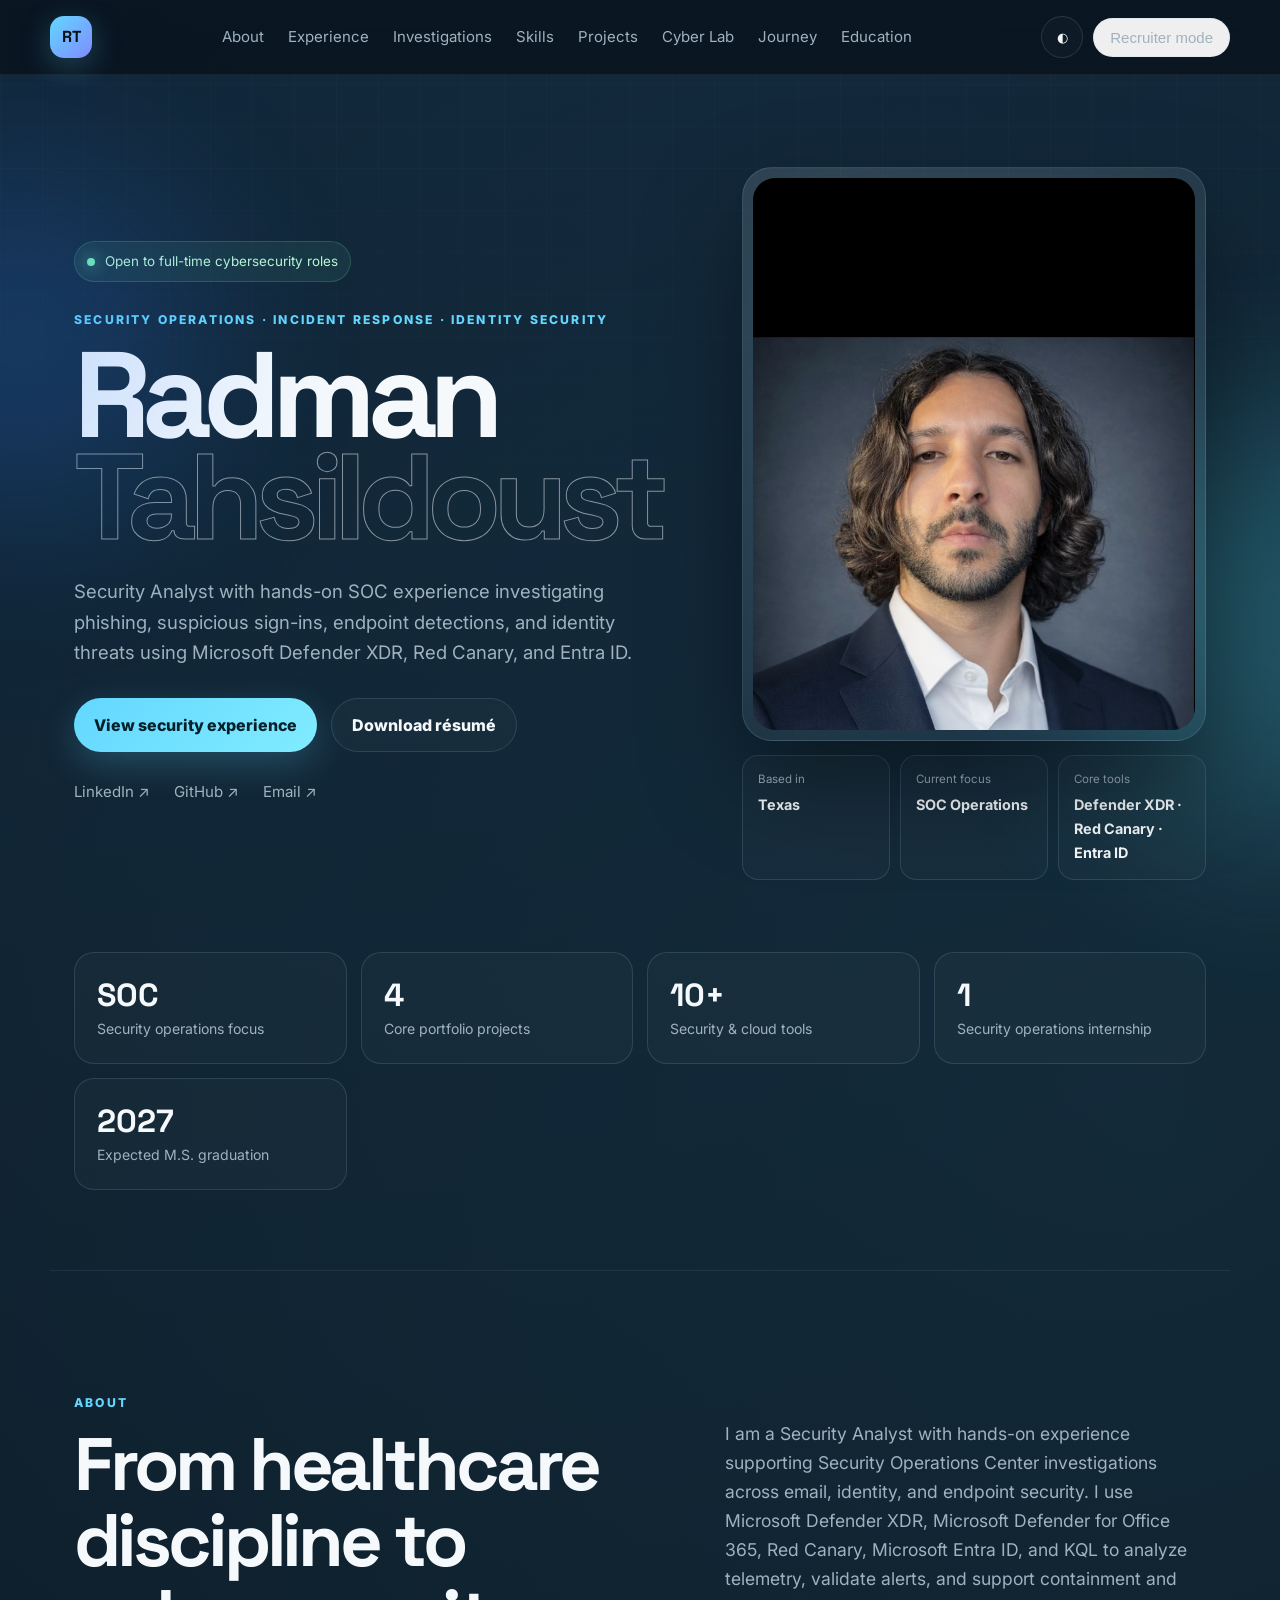
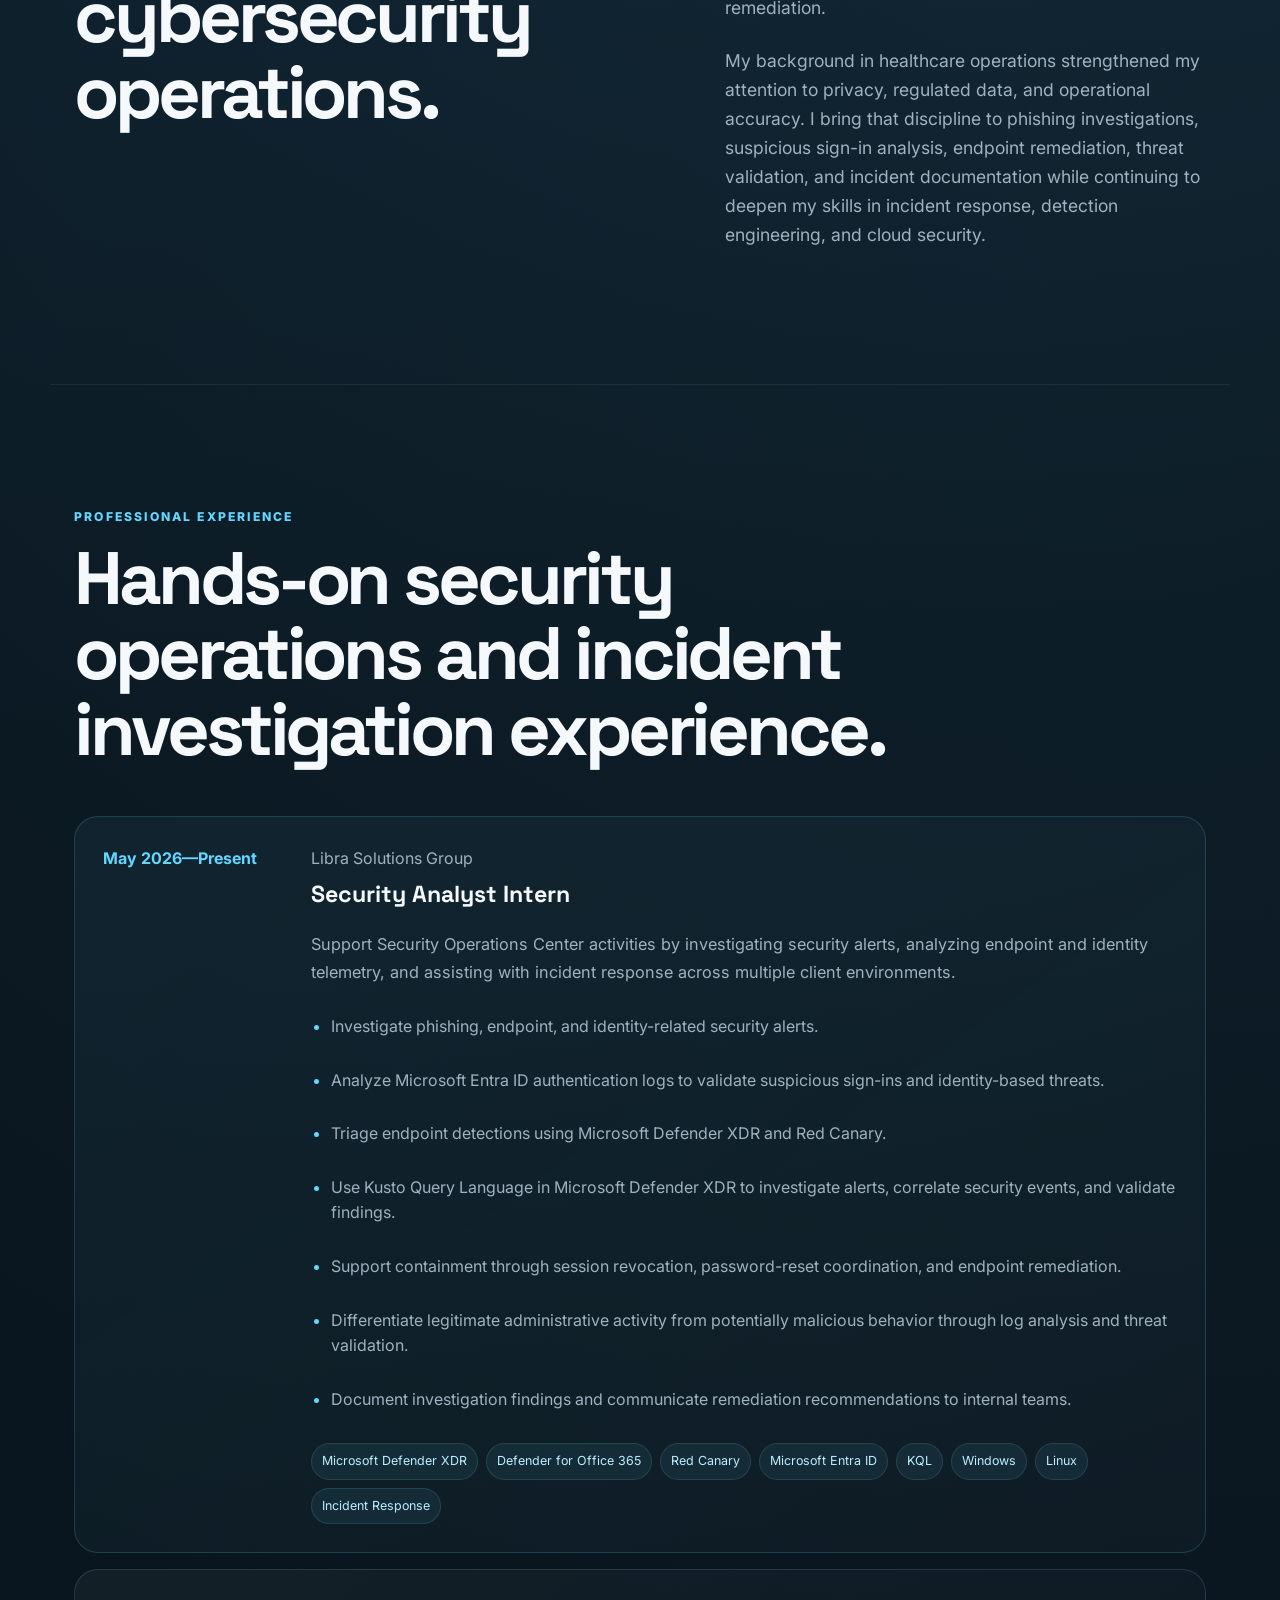
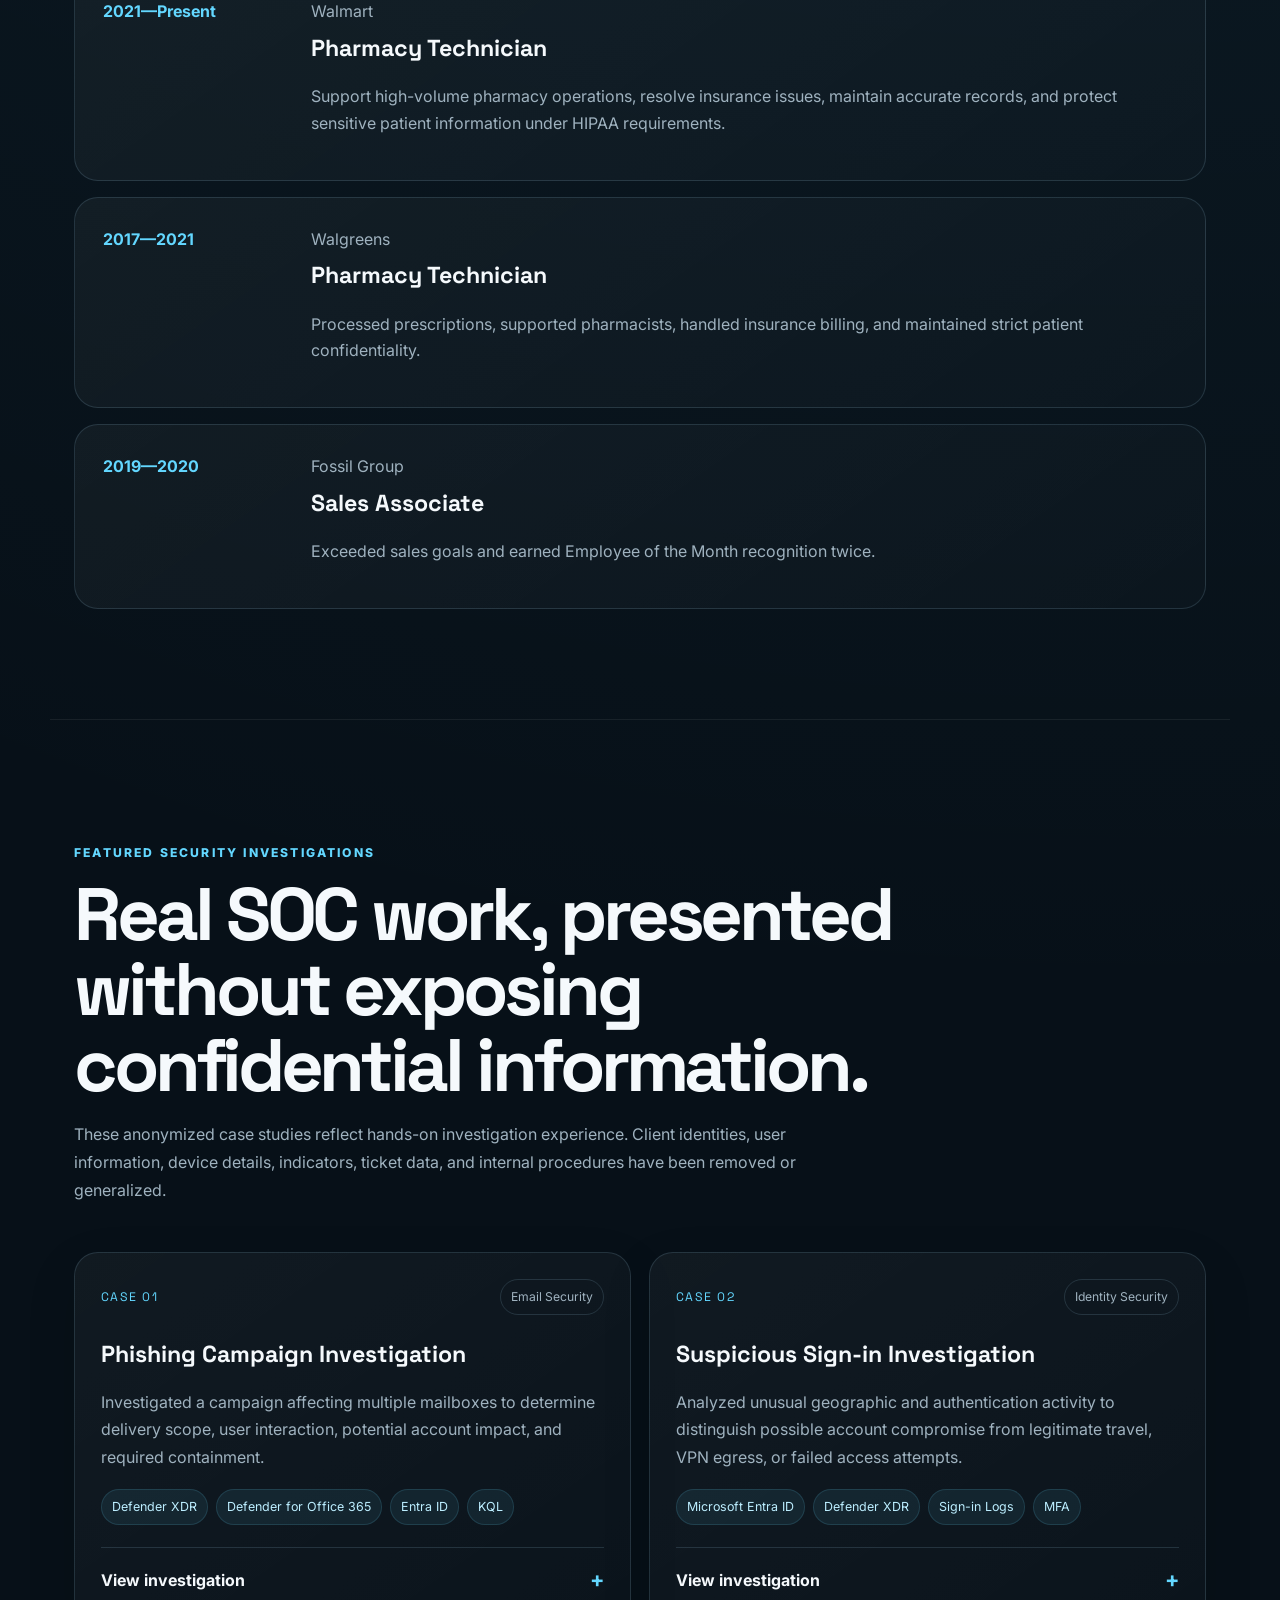
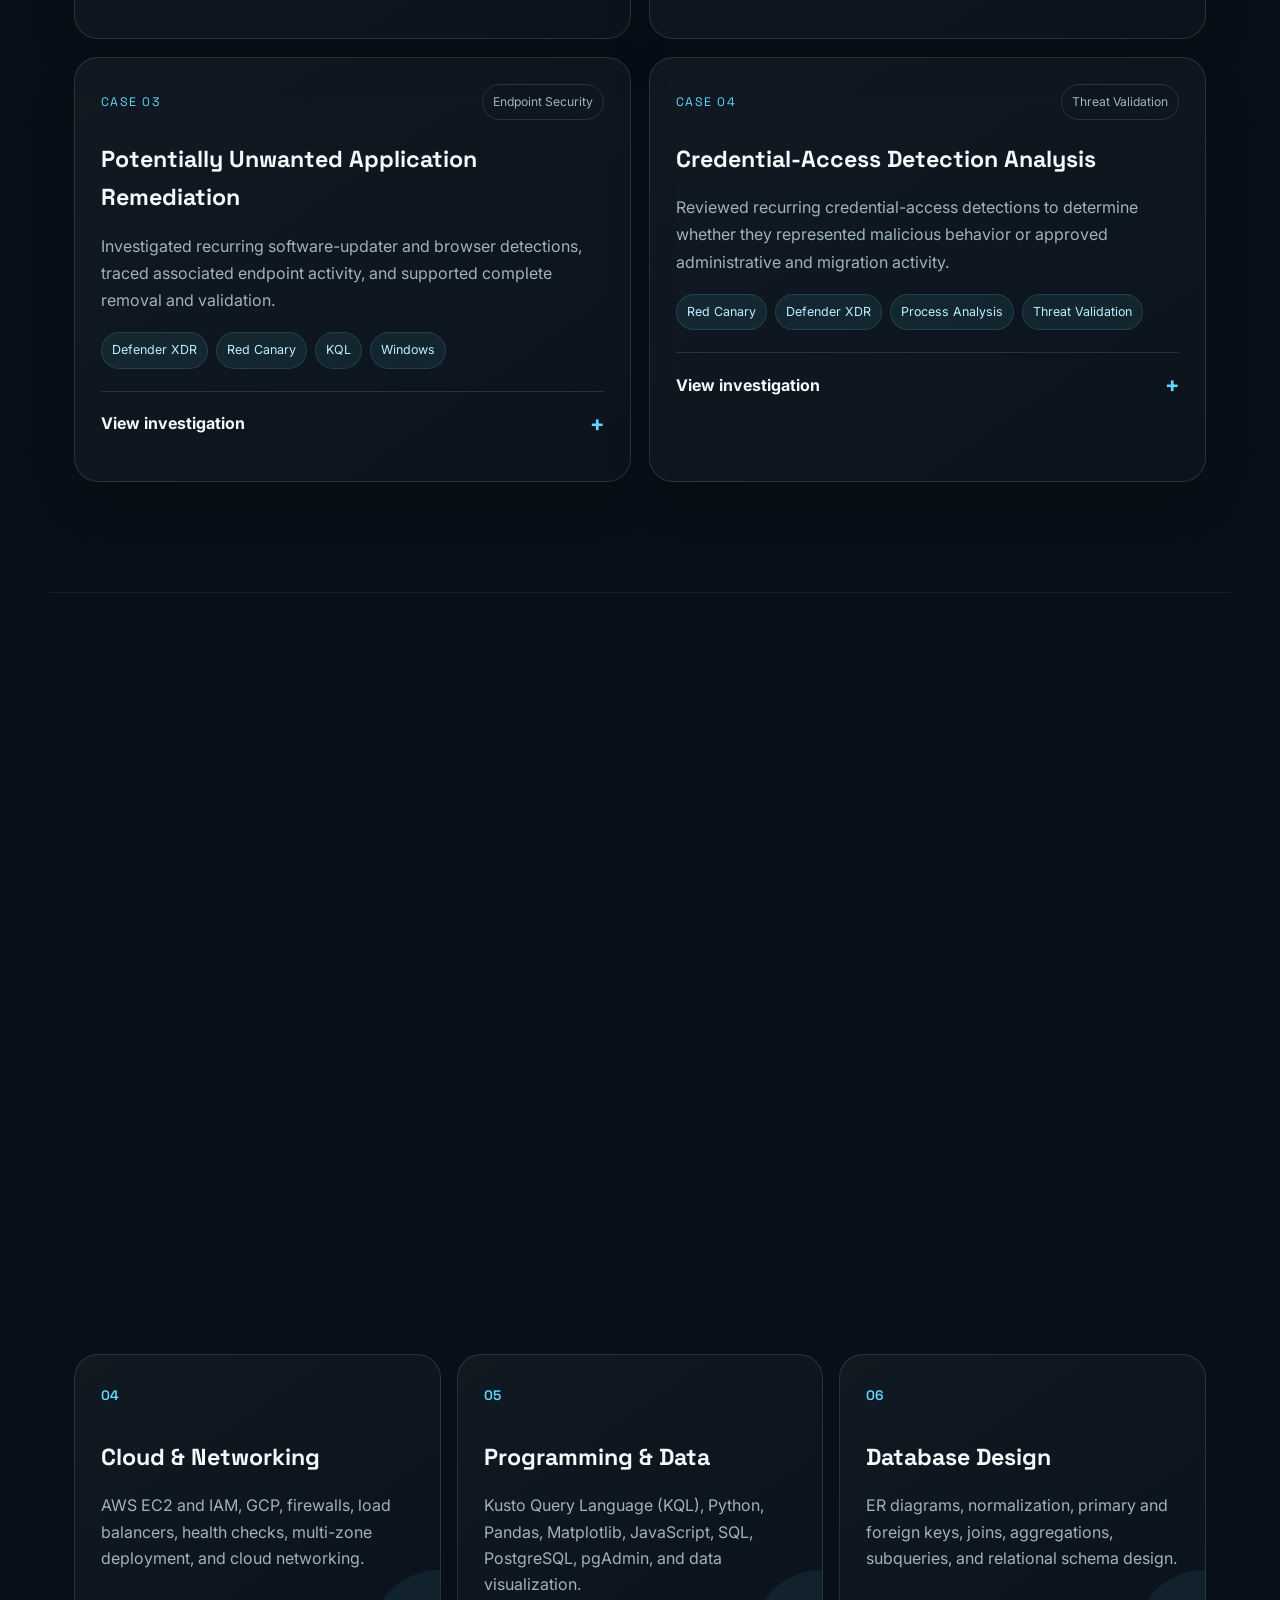
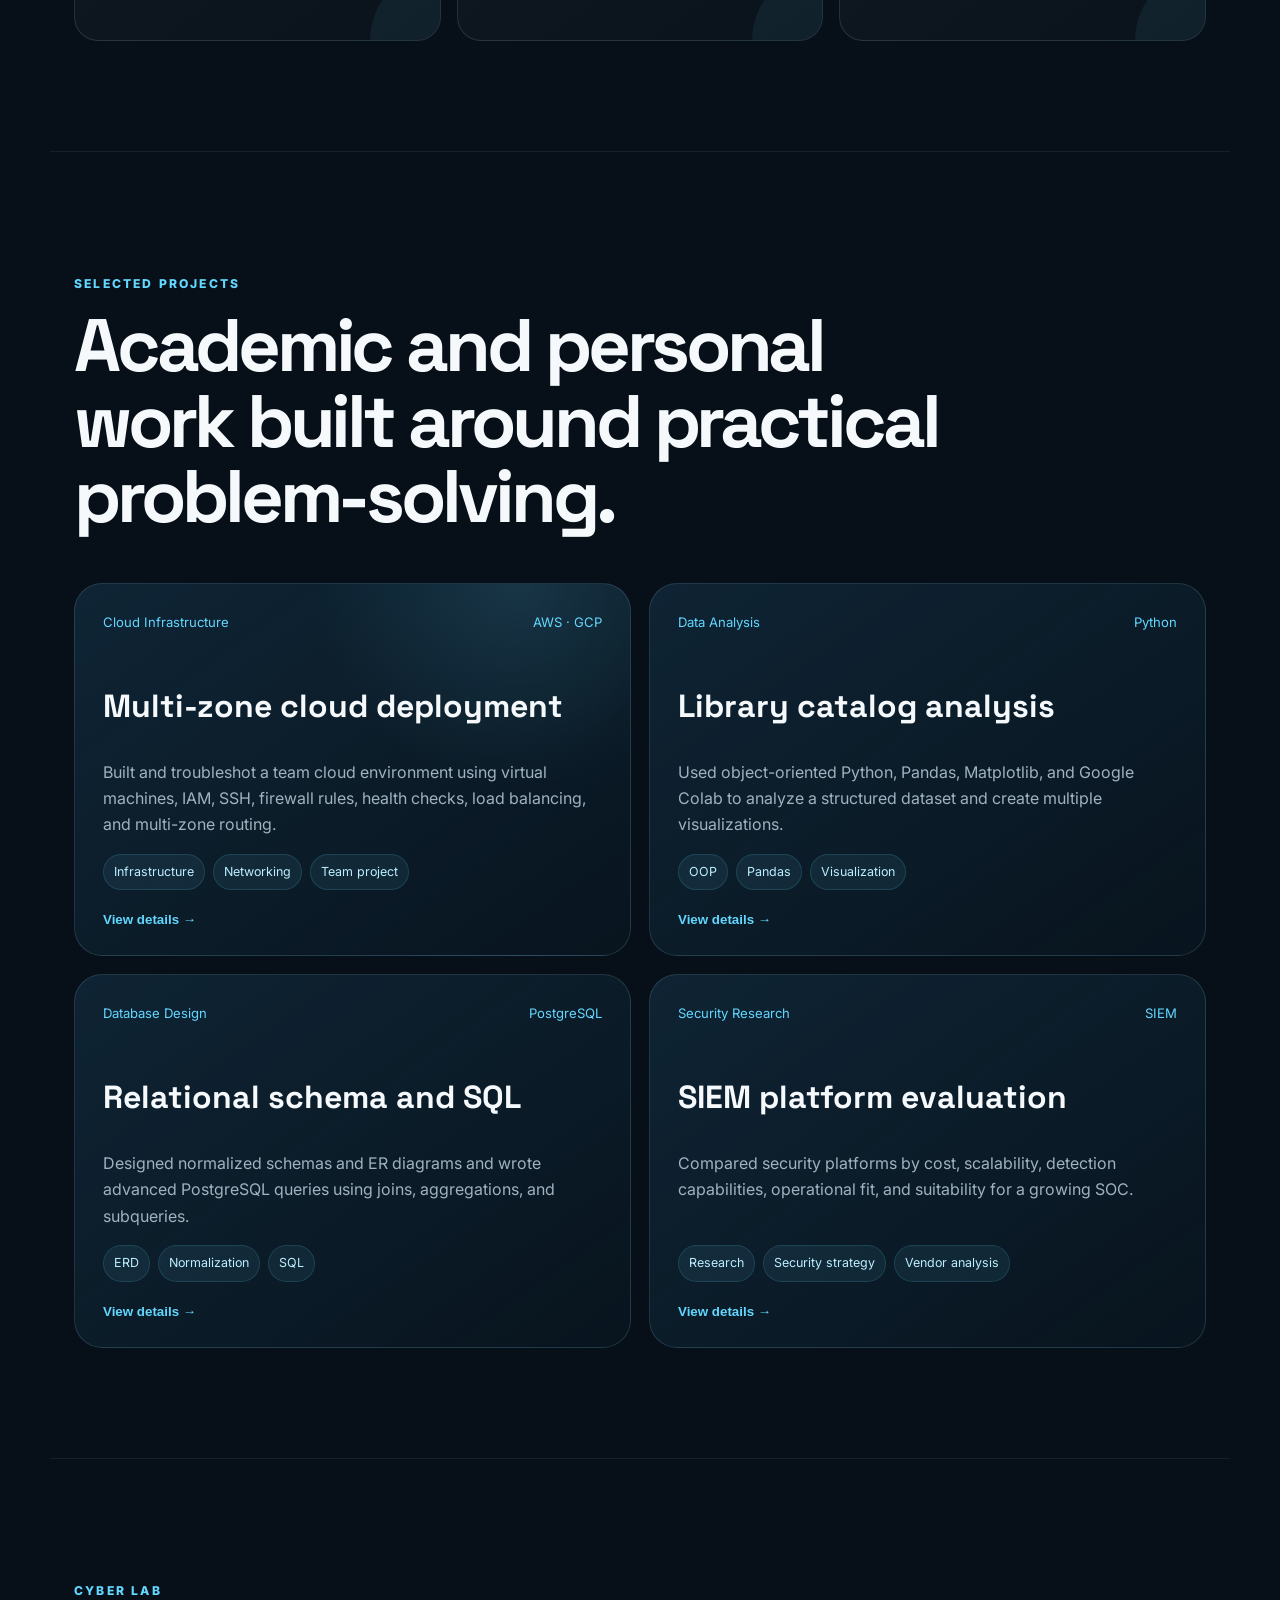
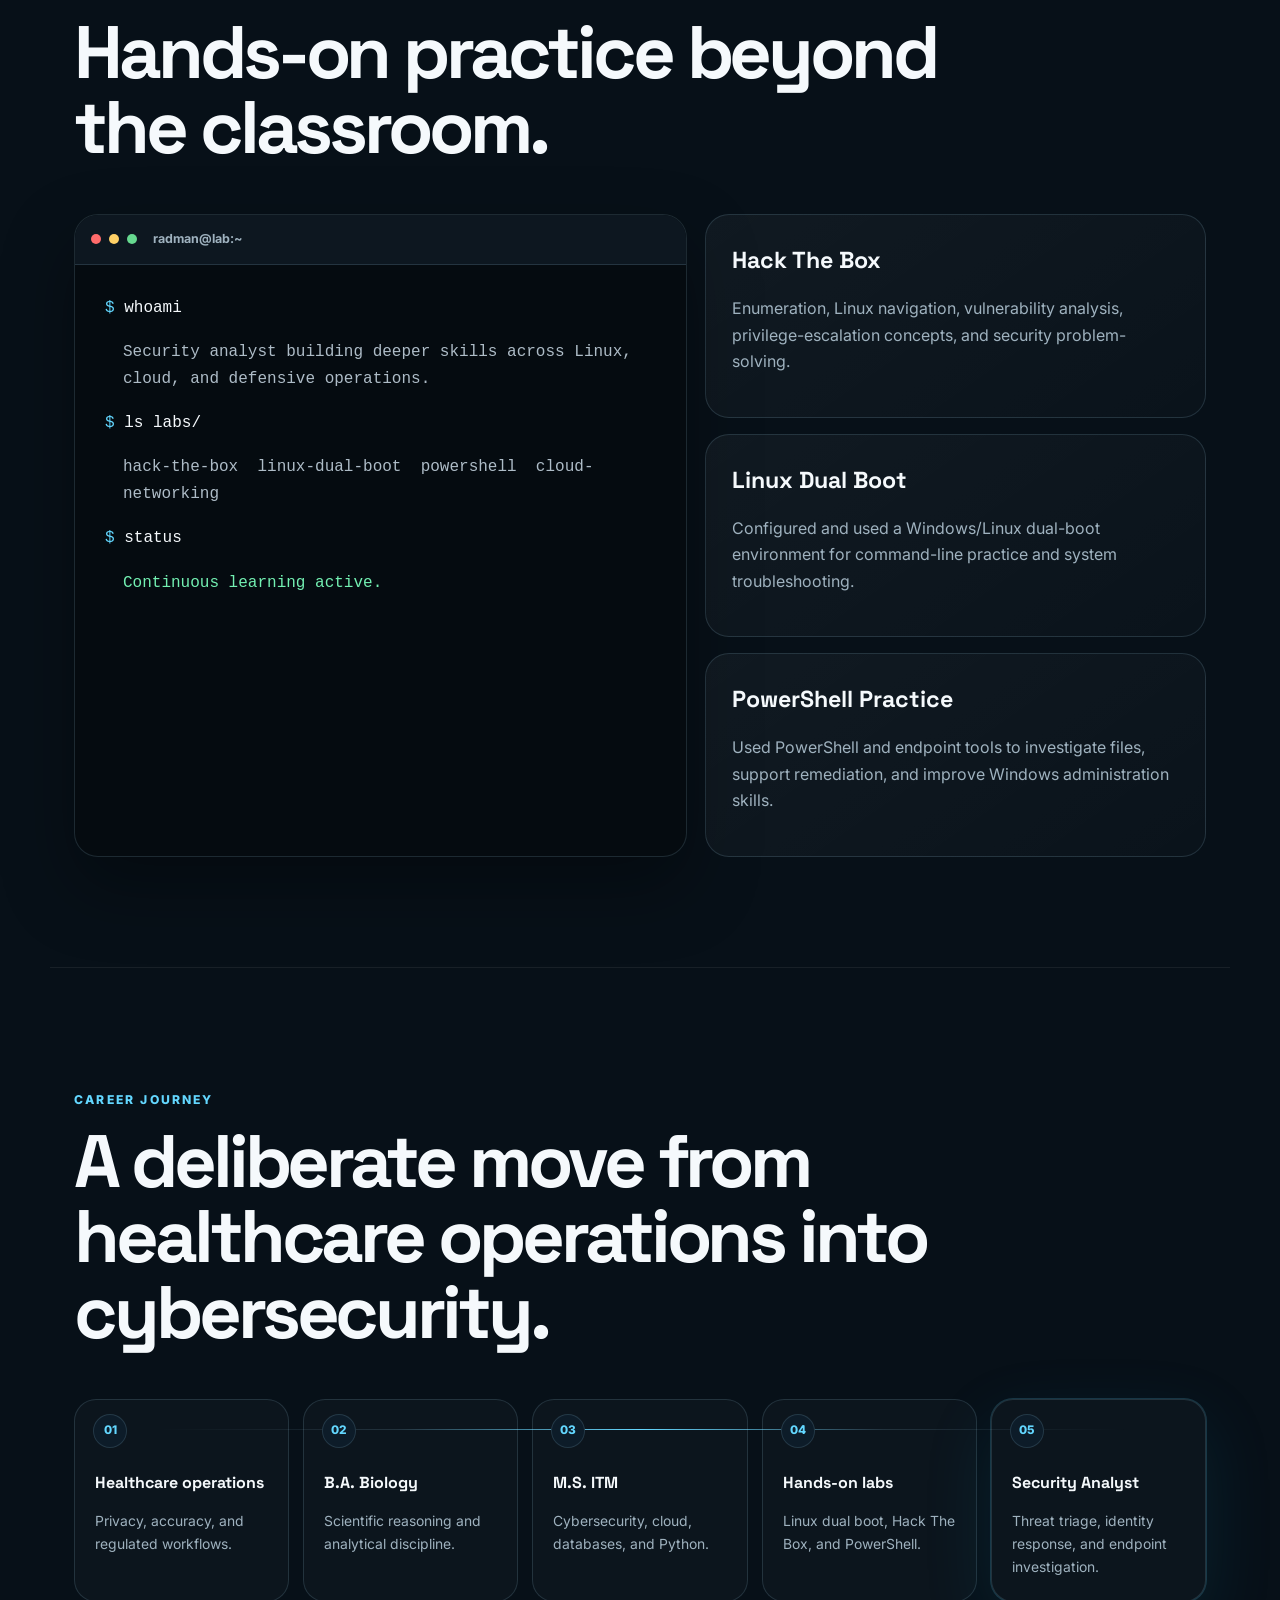
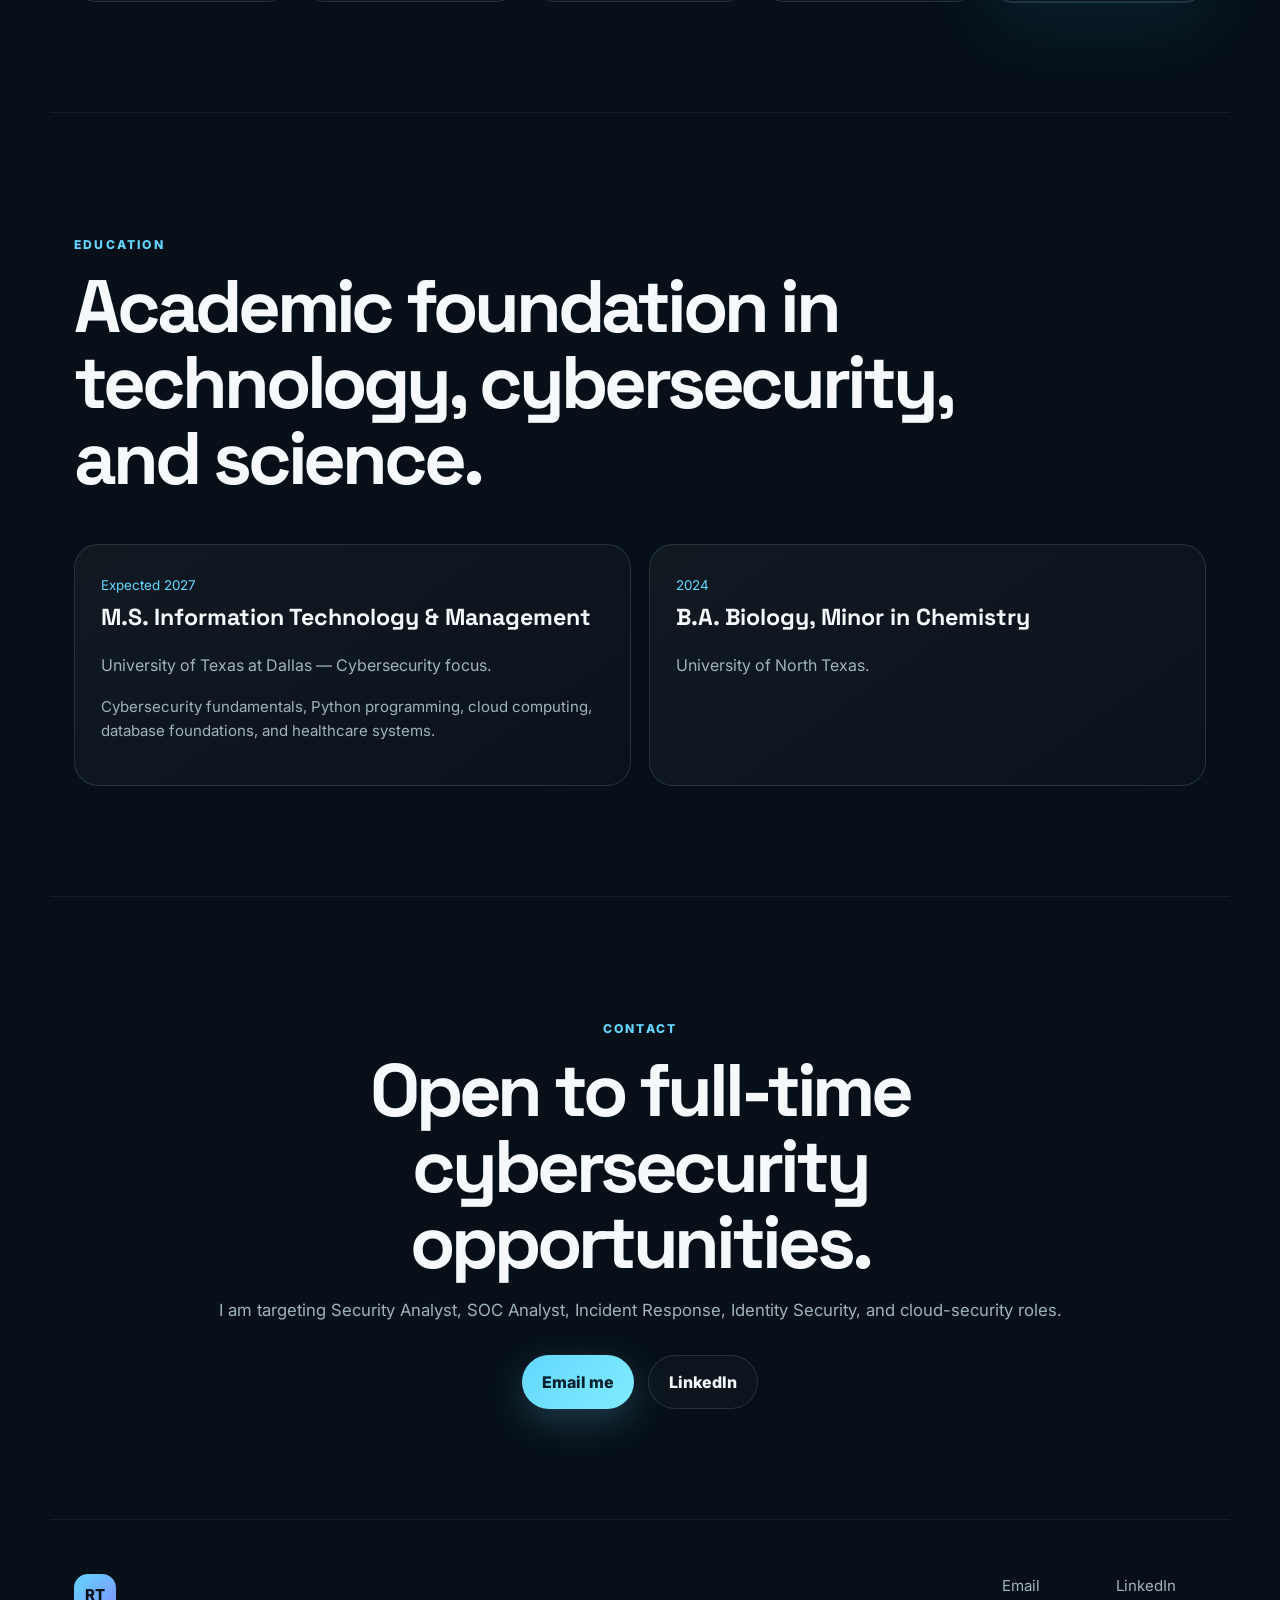
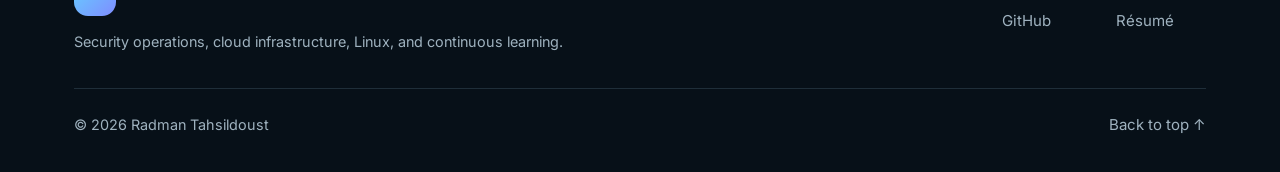
==== commit d5a6615f: "Integrate Google Analytics tracking code Added Google Analytics tracking script to the head section." ====
--- a/index.html
+++ b/index.html
@@ -1,6 +1,15 @@
 <!doctype html>
 <html lang="en">
 <head>
+  <!-- Google tag (gtag.js) -->
+<script async src="https://www.googletagmanager.com/gtag/js?id=G-VQ09D59529"></script>
+<script>
+  window.dataLayer = window.dataLayer || [];
+  function gtag(){dataLayer.push(arguments);}
+  gtag('js', new Date());
+
+  gtag('config', 'G-VQ09D59529');
+</script>
   <meta charset="UTF-8" />
   <meta name="viewport" content="width=device-width, initial-scale=1.0" />
   <meta name="description" content="Radman Tahsildoust is a Security Analyst with hands-on SOC experience in Microsoft Defender XDR, Red Canary, Microsoft Entra ID, KQL, phishing investigations, identity security, and endpoint response." />
@@ -427,4 +436,4 @@
 
   <script src="script.js?v=6.0"></script>
 </body>
-</html>+</html>
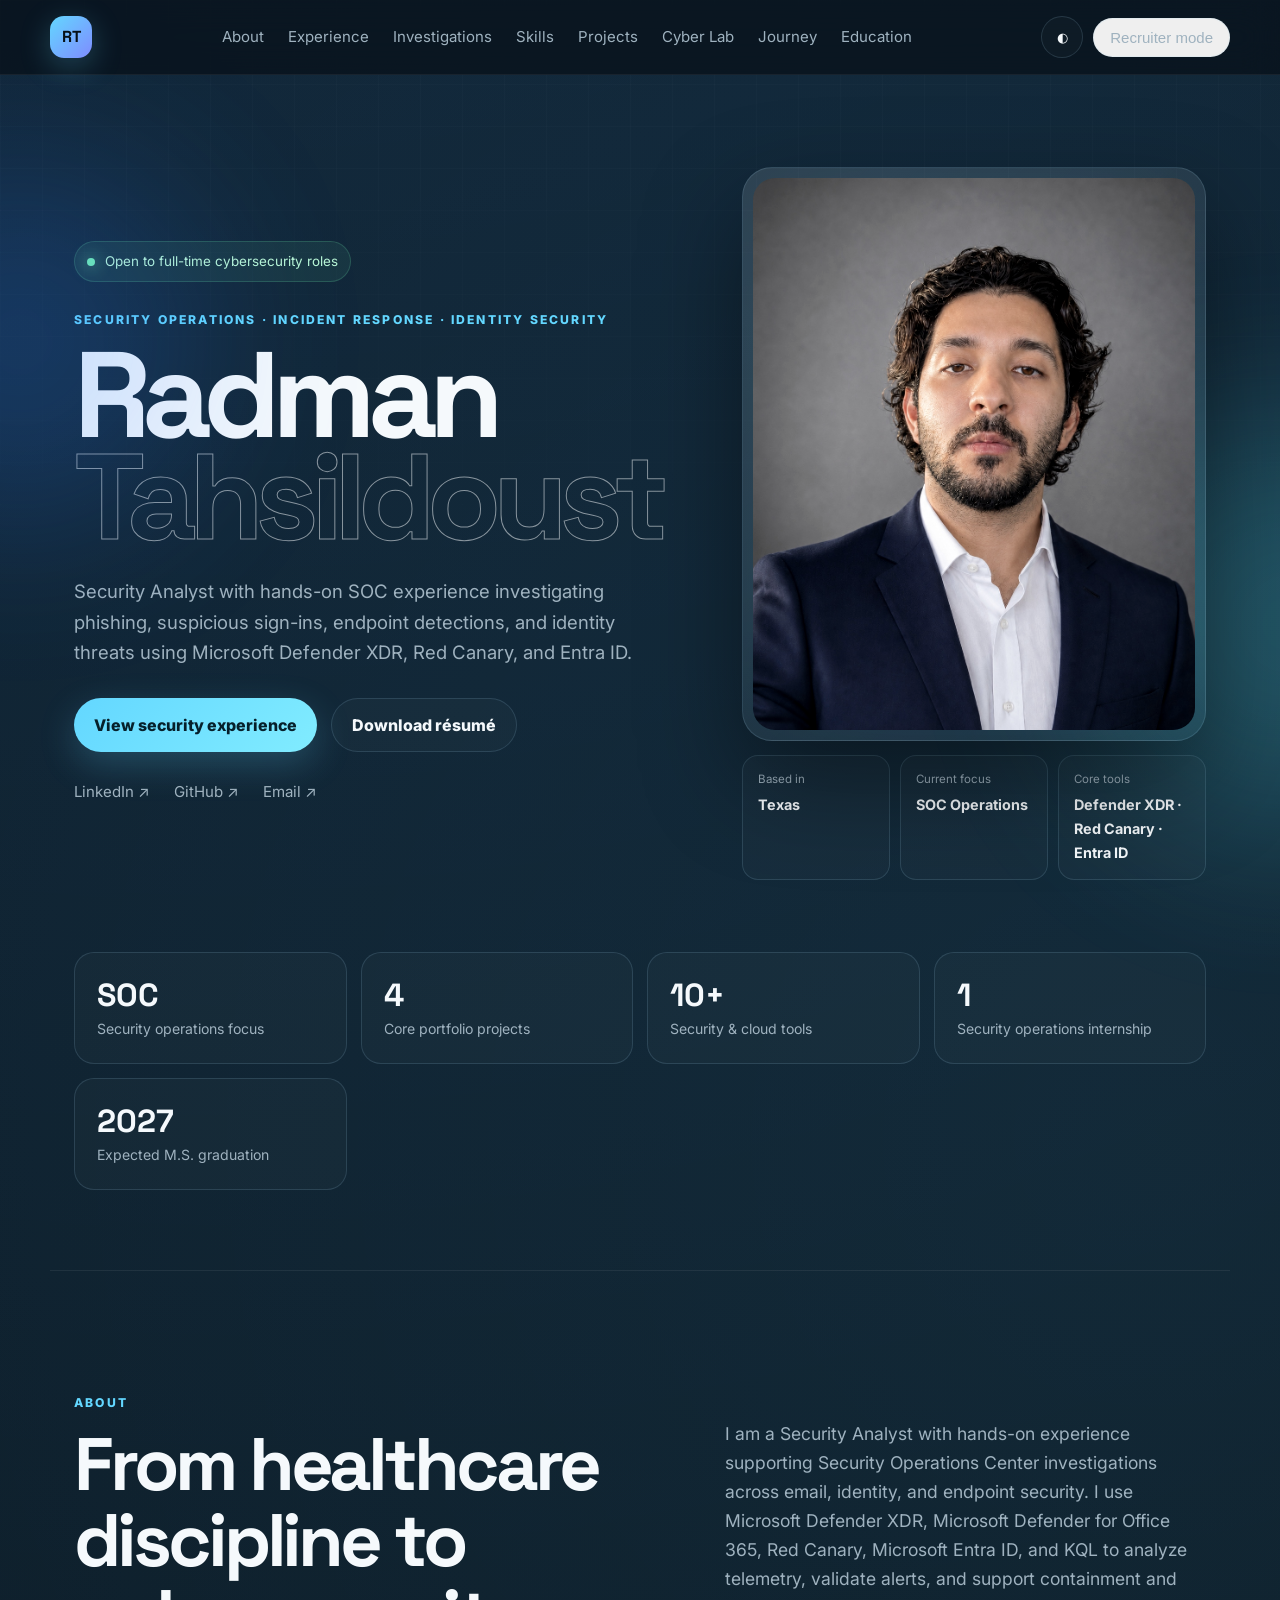
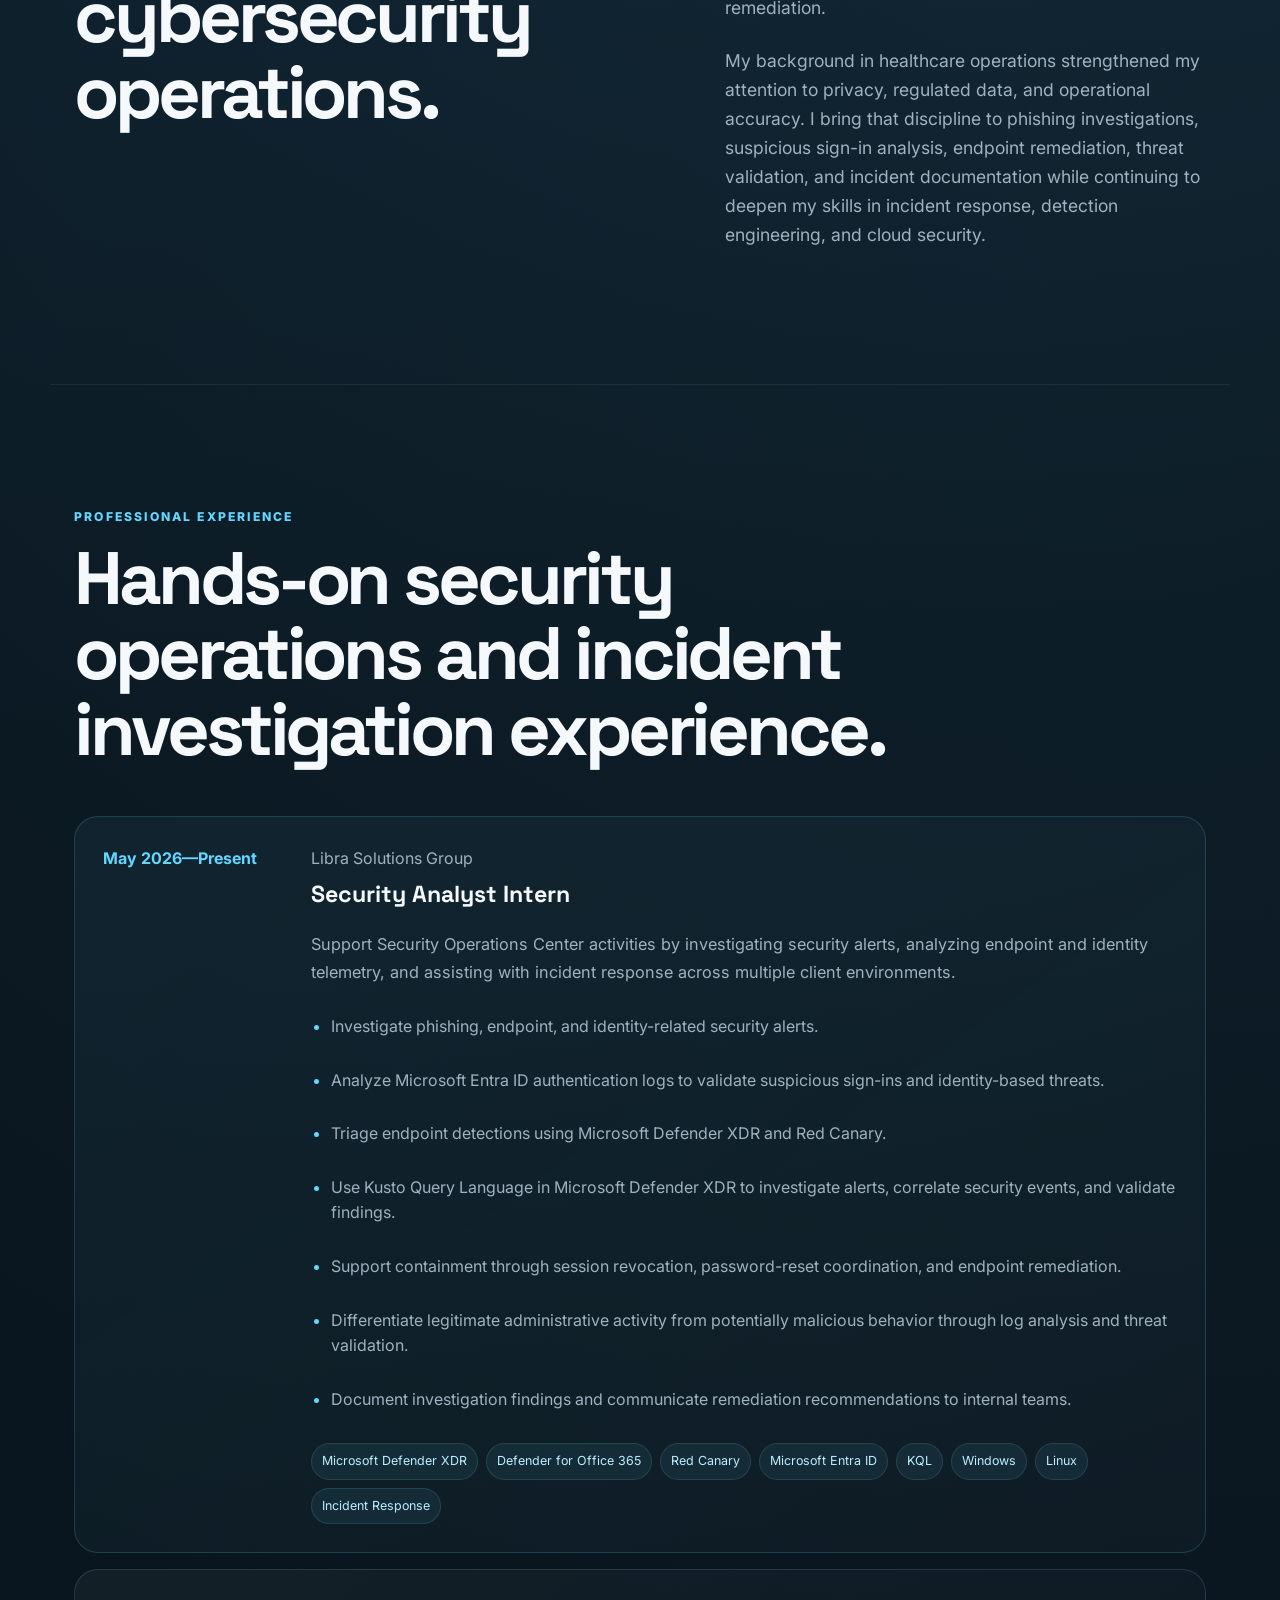
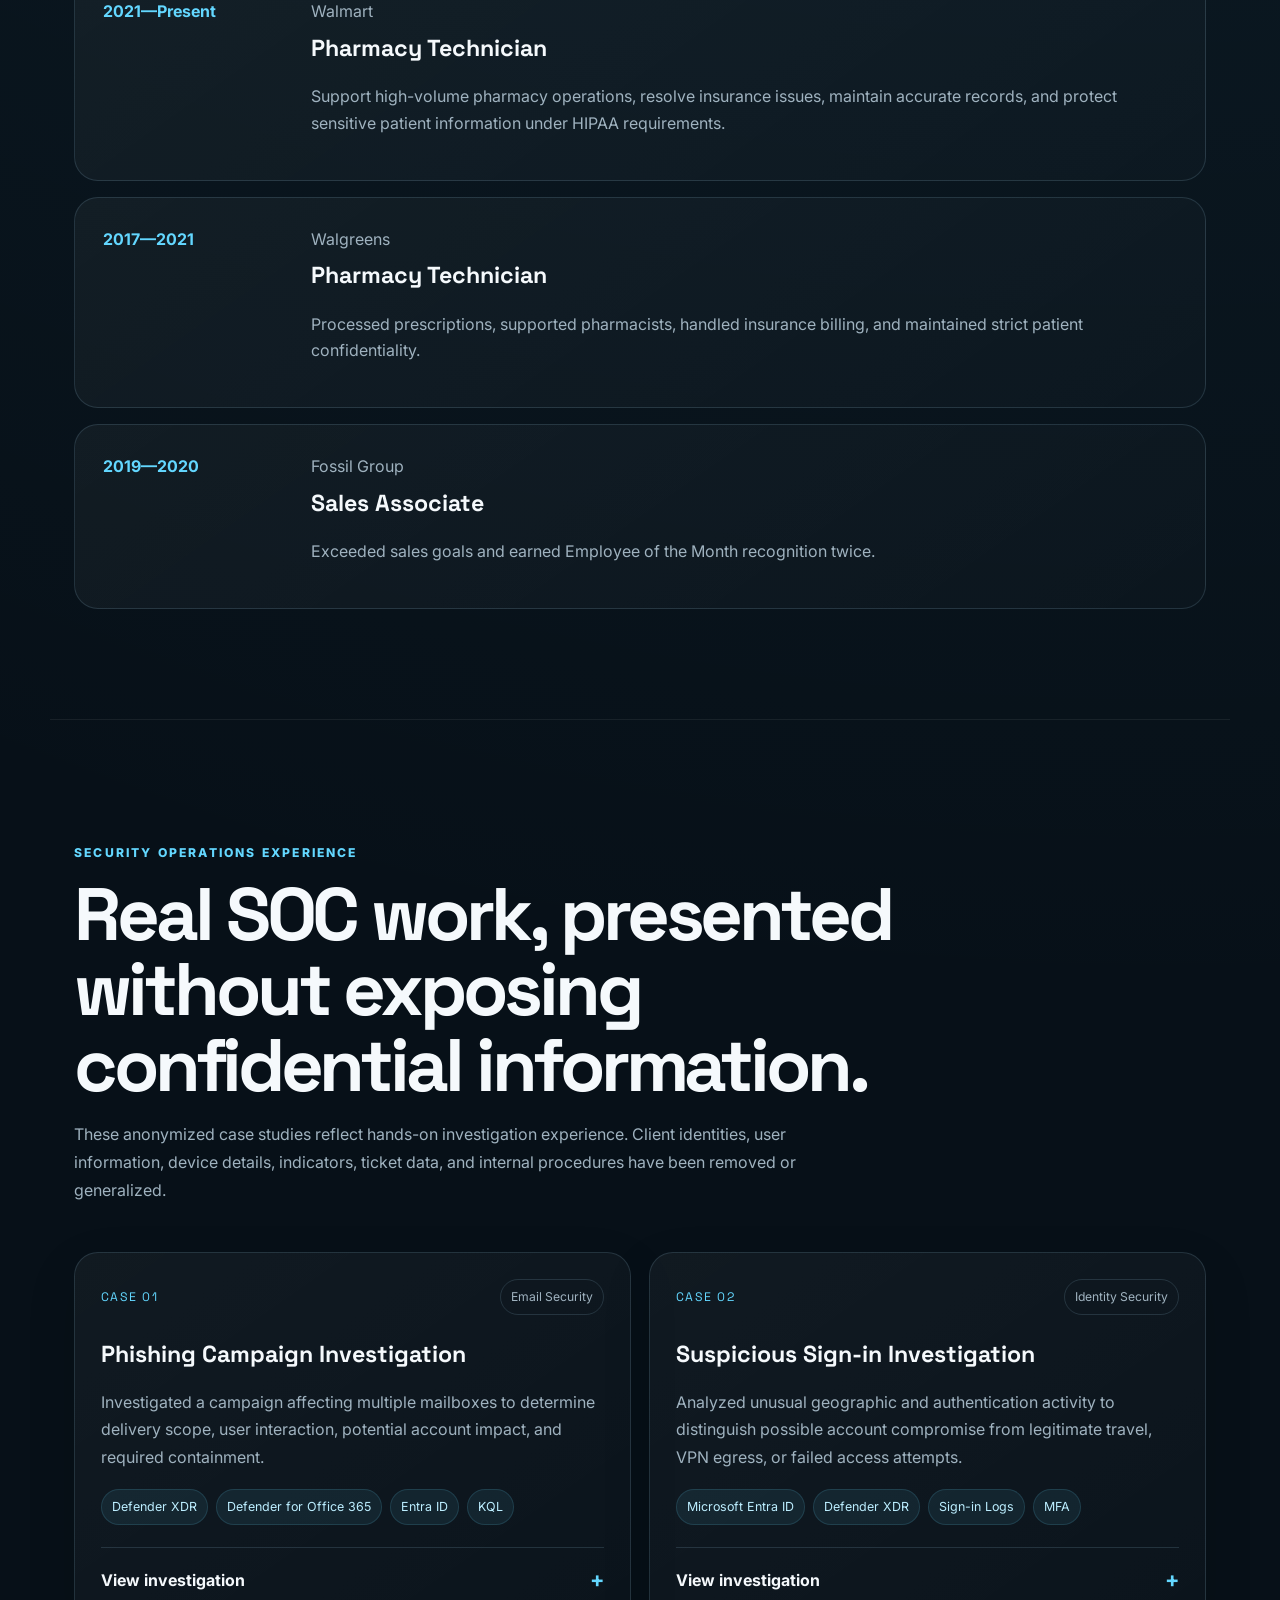
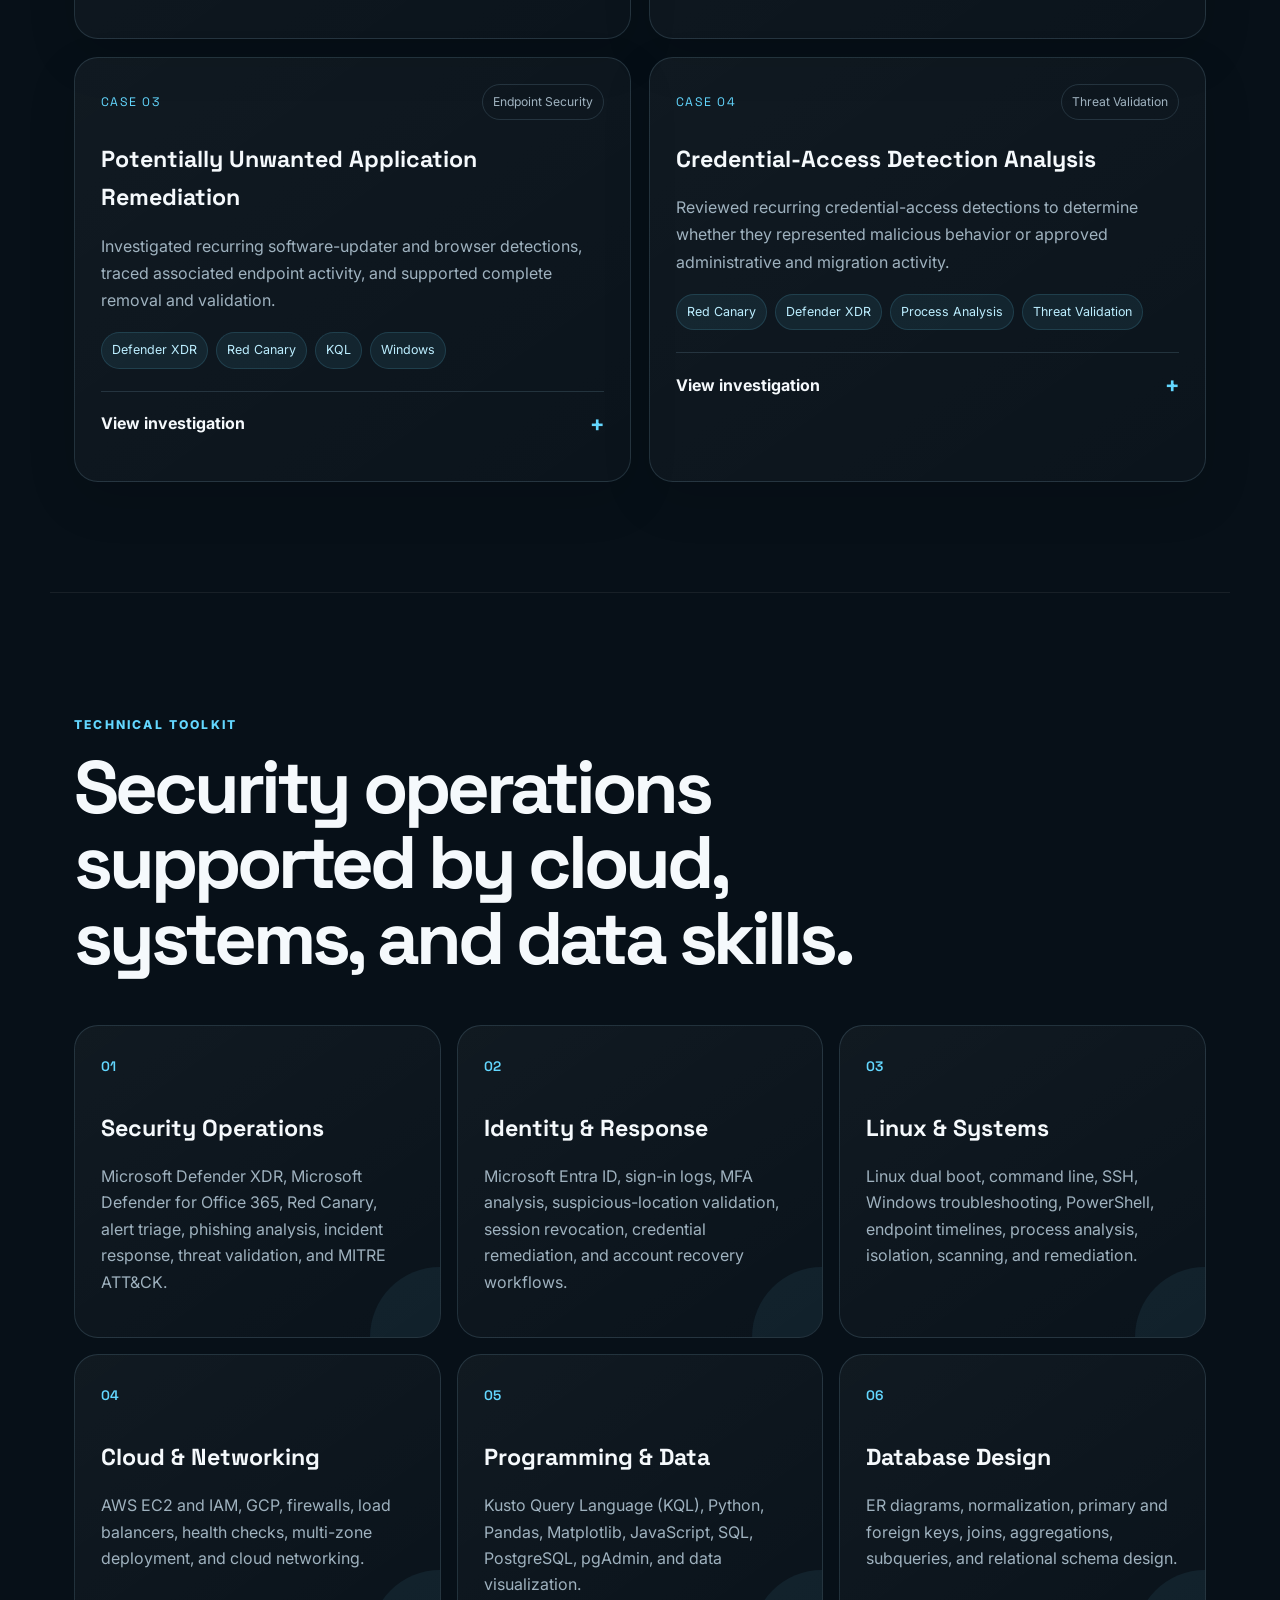
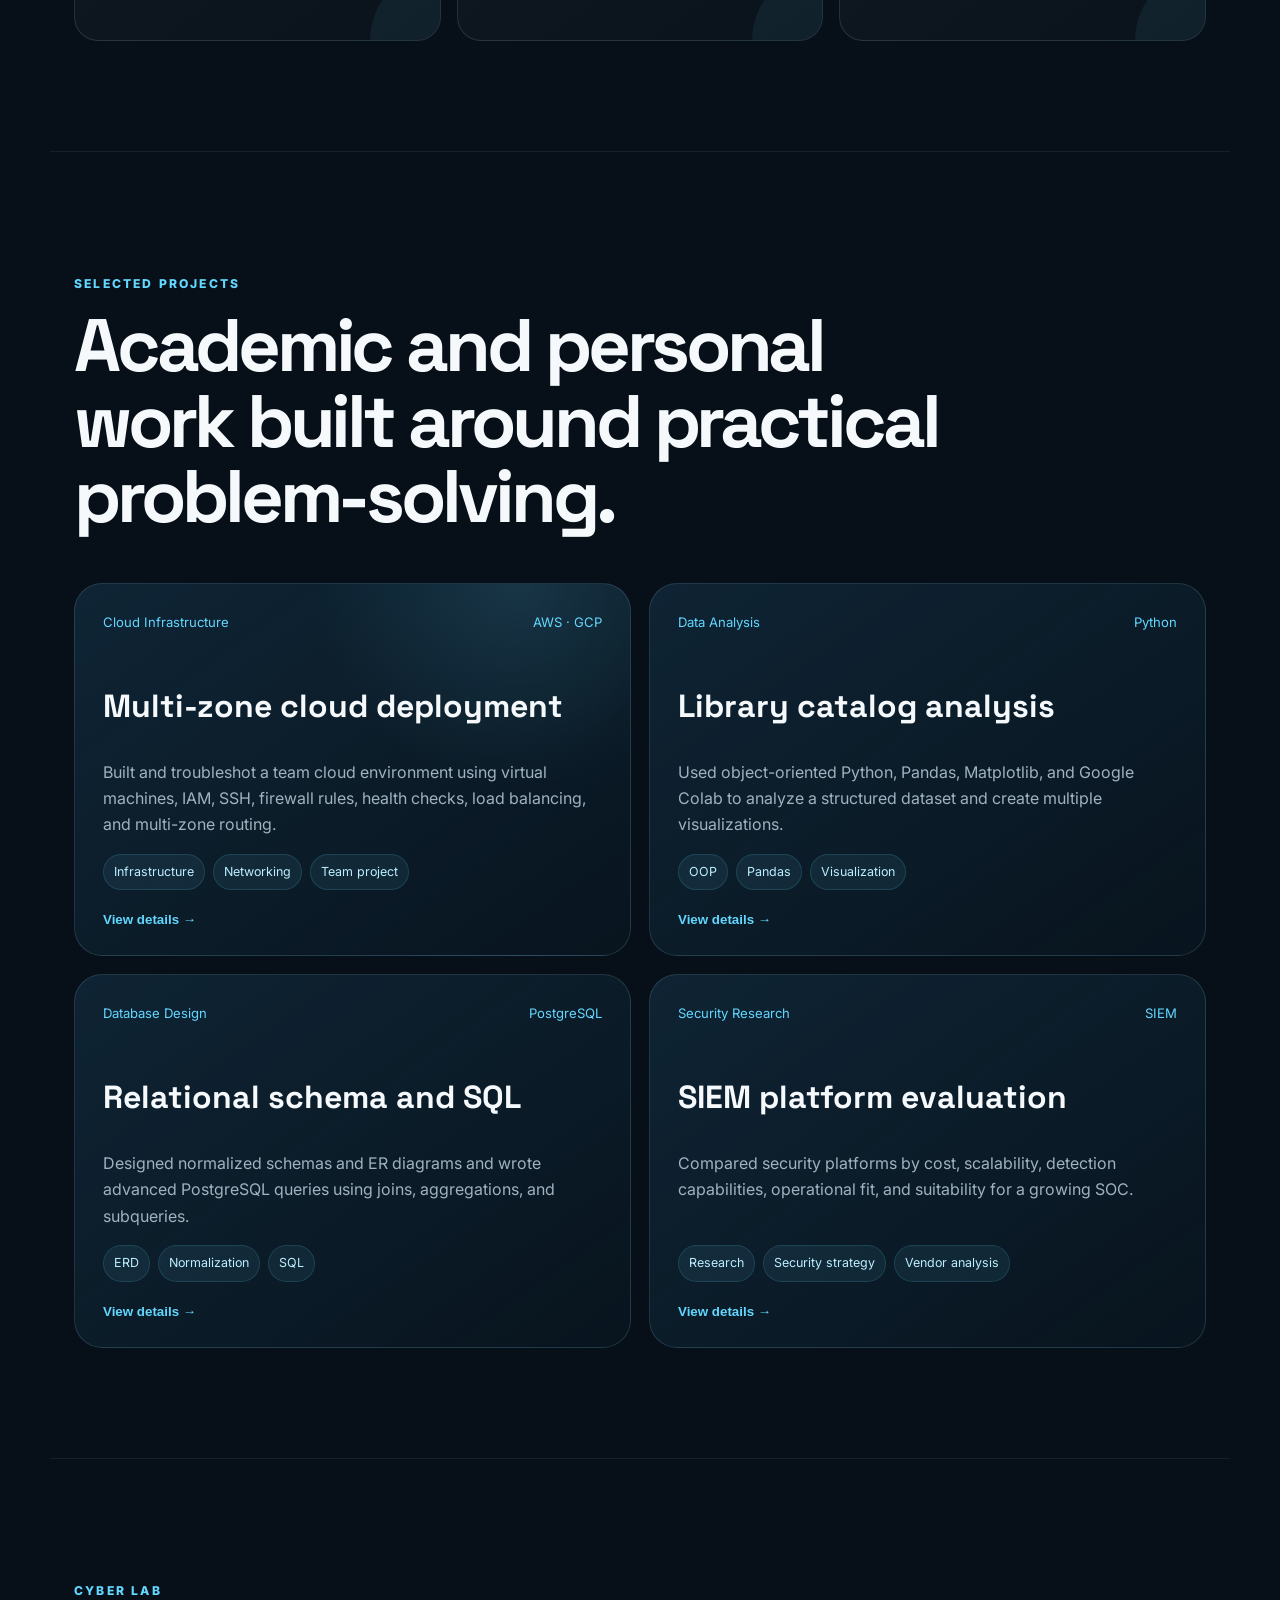
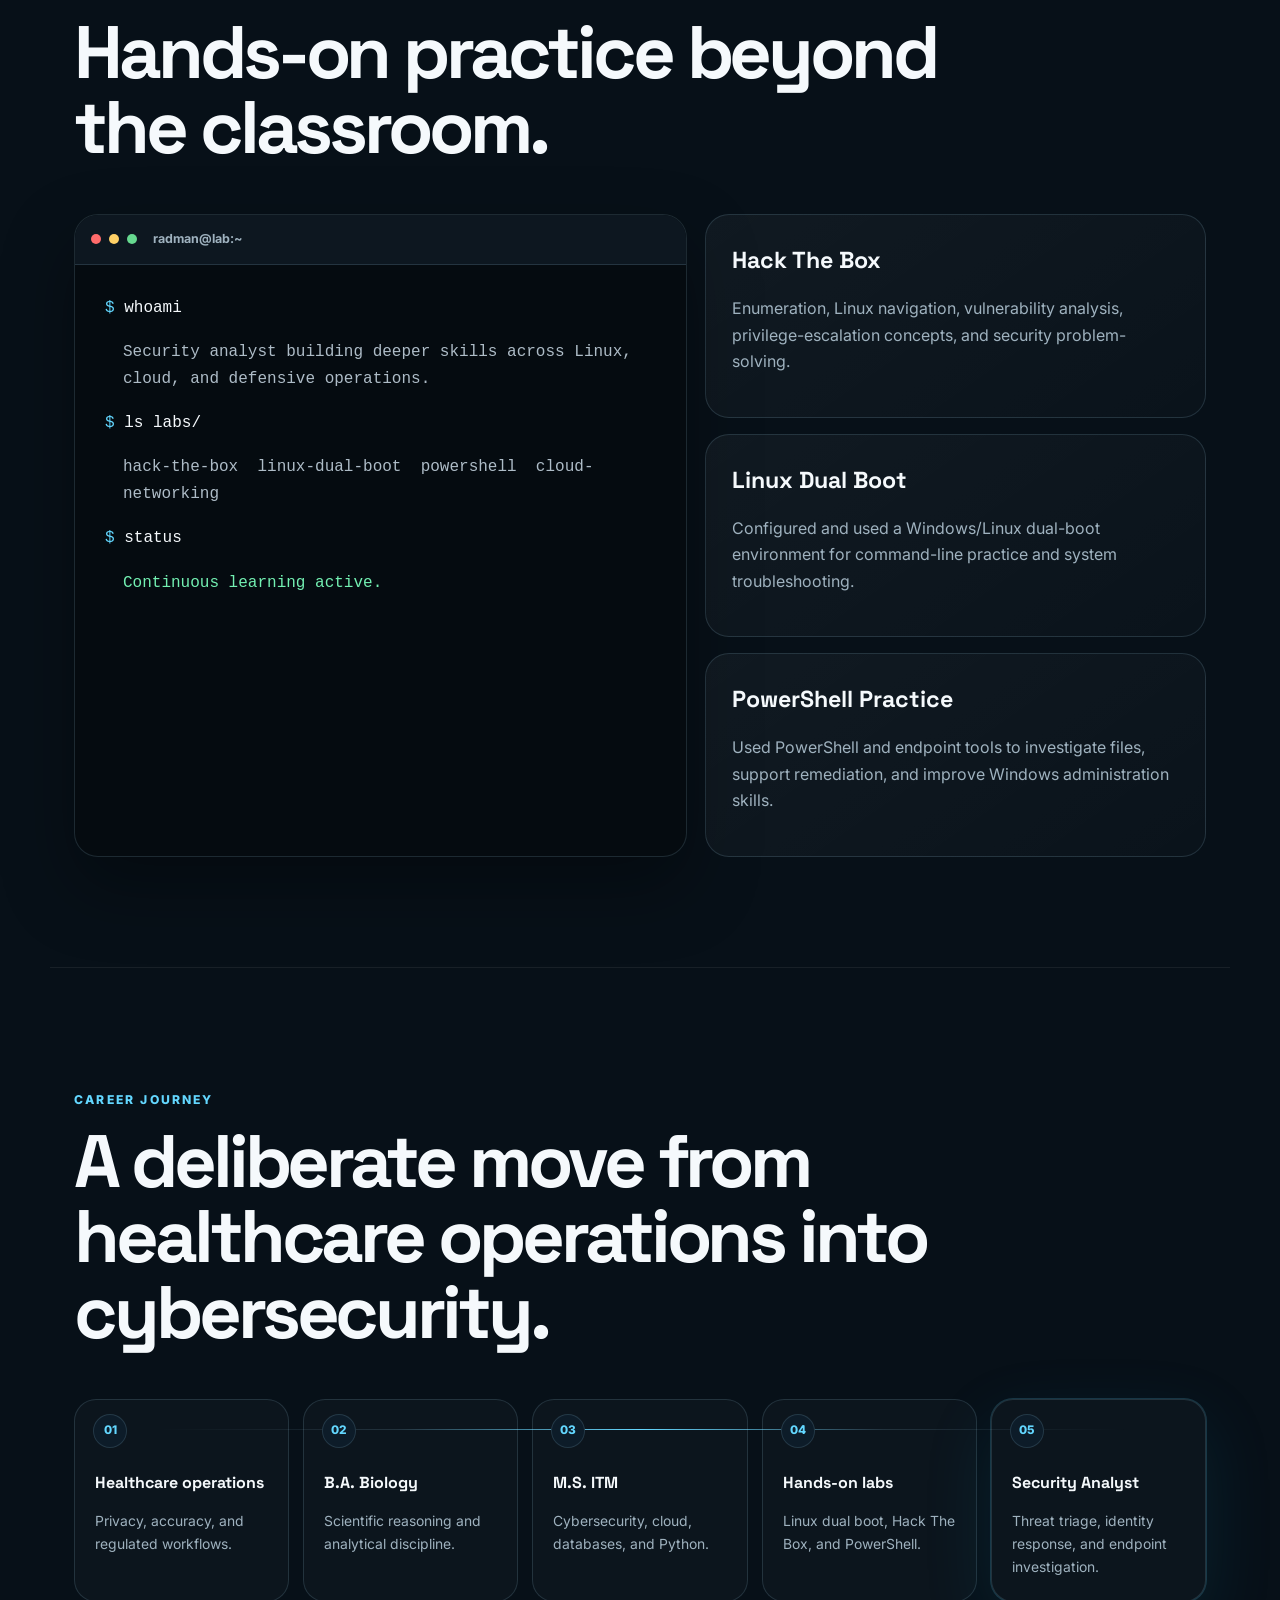
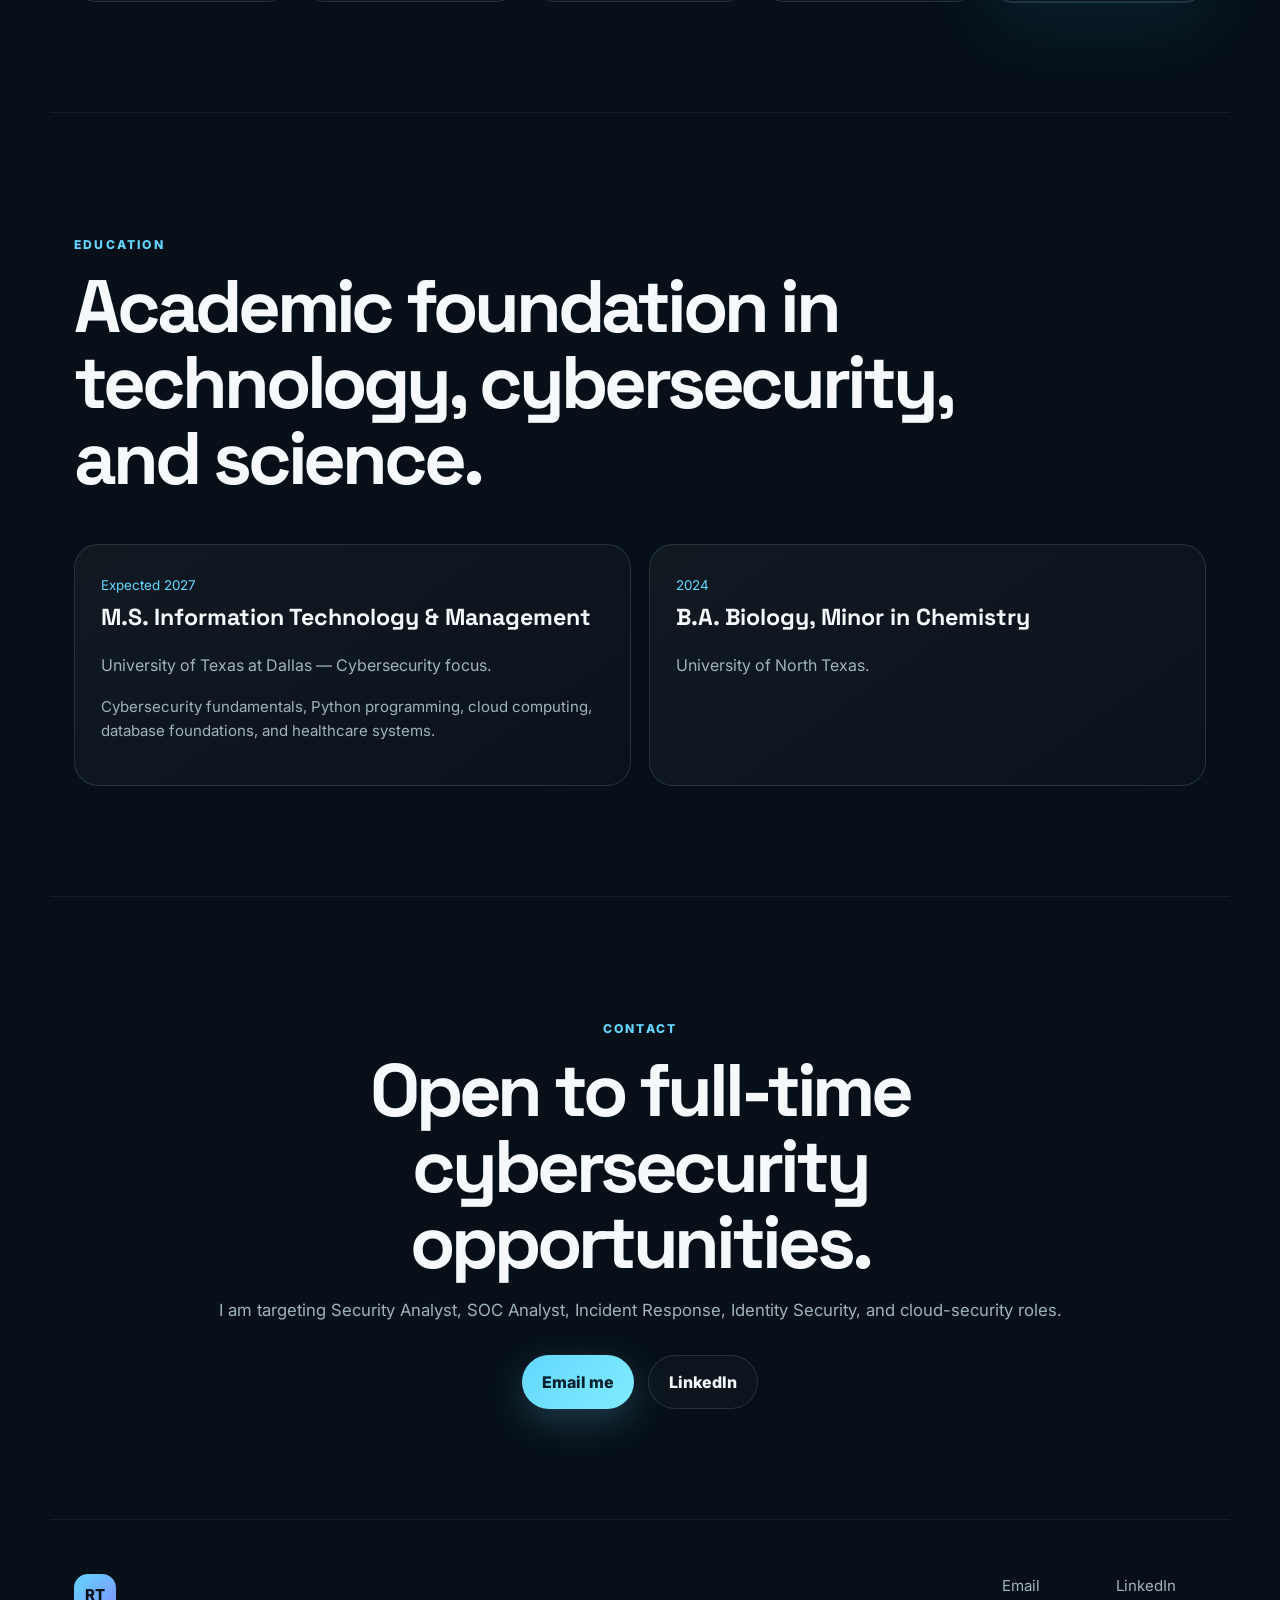
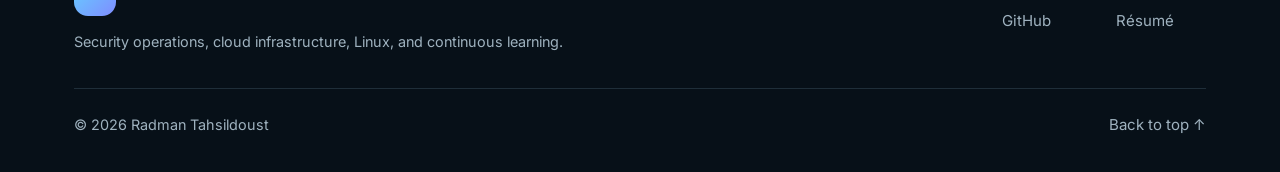
==== commit 15d1636a: "Update featured investigations section heading" ====
--- a/index.html
+++ b/index.html
@@ -179,7 +179,7 @@
 
     <section id="investigations" class="section investigations-section">
       <div class="section-heading reveal">
-        <p class="eyebrow">Featured Security Investigations</p>
+        <p class="eyebrow">SECURITY OPERATIONS EXPERIENCE</p>
         <h2>Real SOC work, presented without exposing confidential information.</h2>
         <p class="section-intro">These anonymized case studies reflect hands-on investigation experience. Client identities, user information, device details, indicators, ticket data, and internal procedures have been removed or generalized.</p>
       </div>
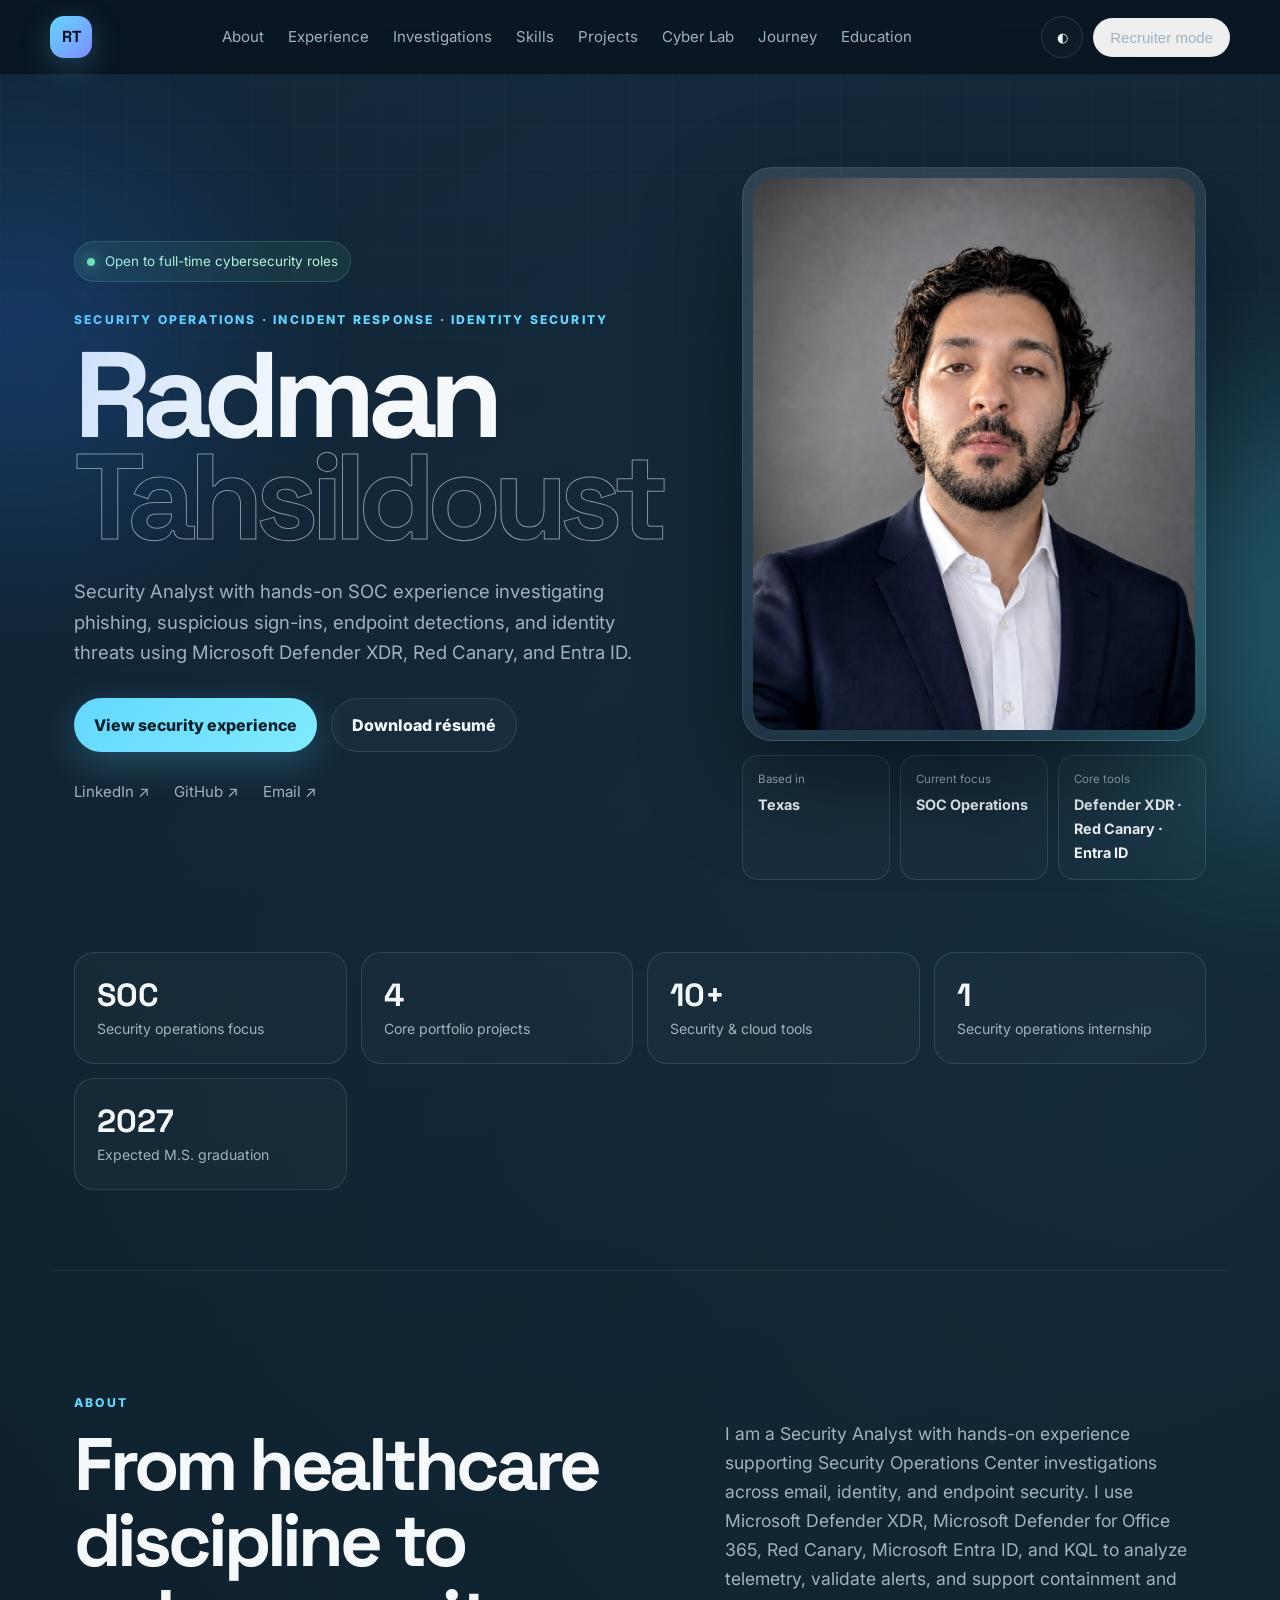
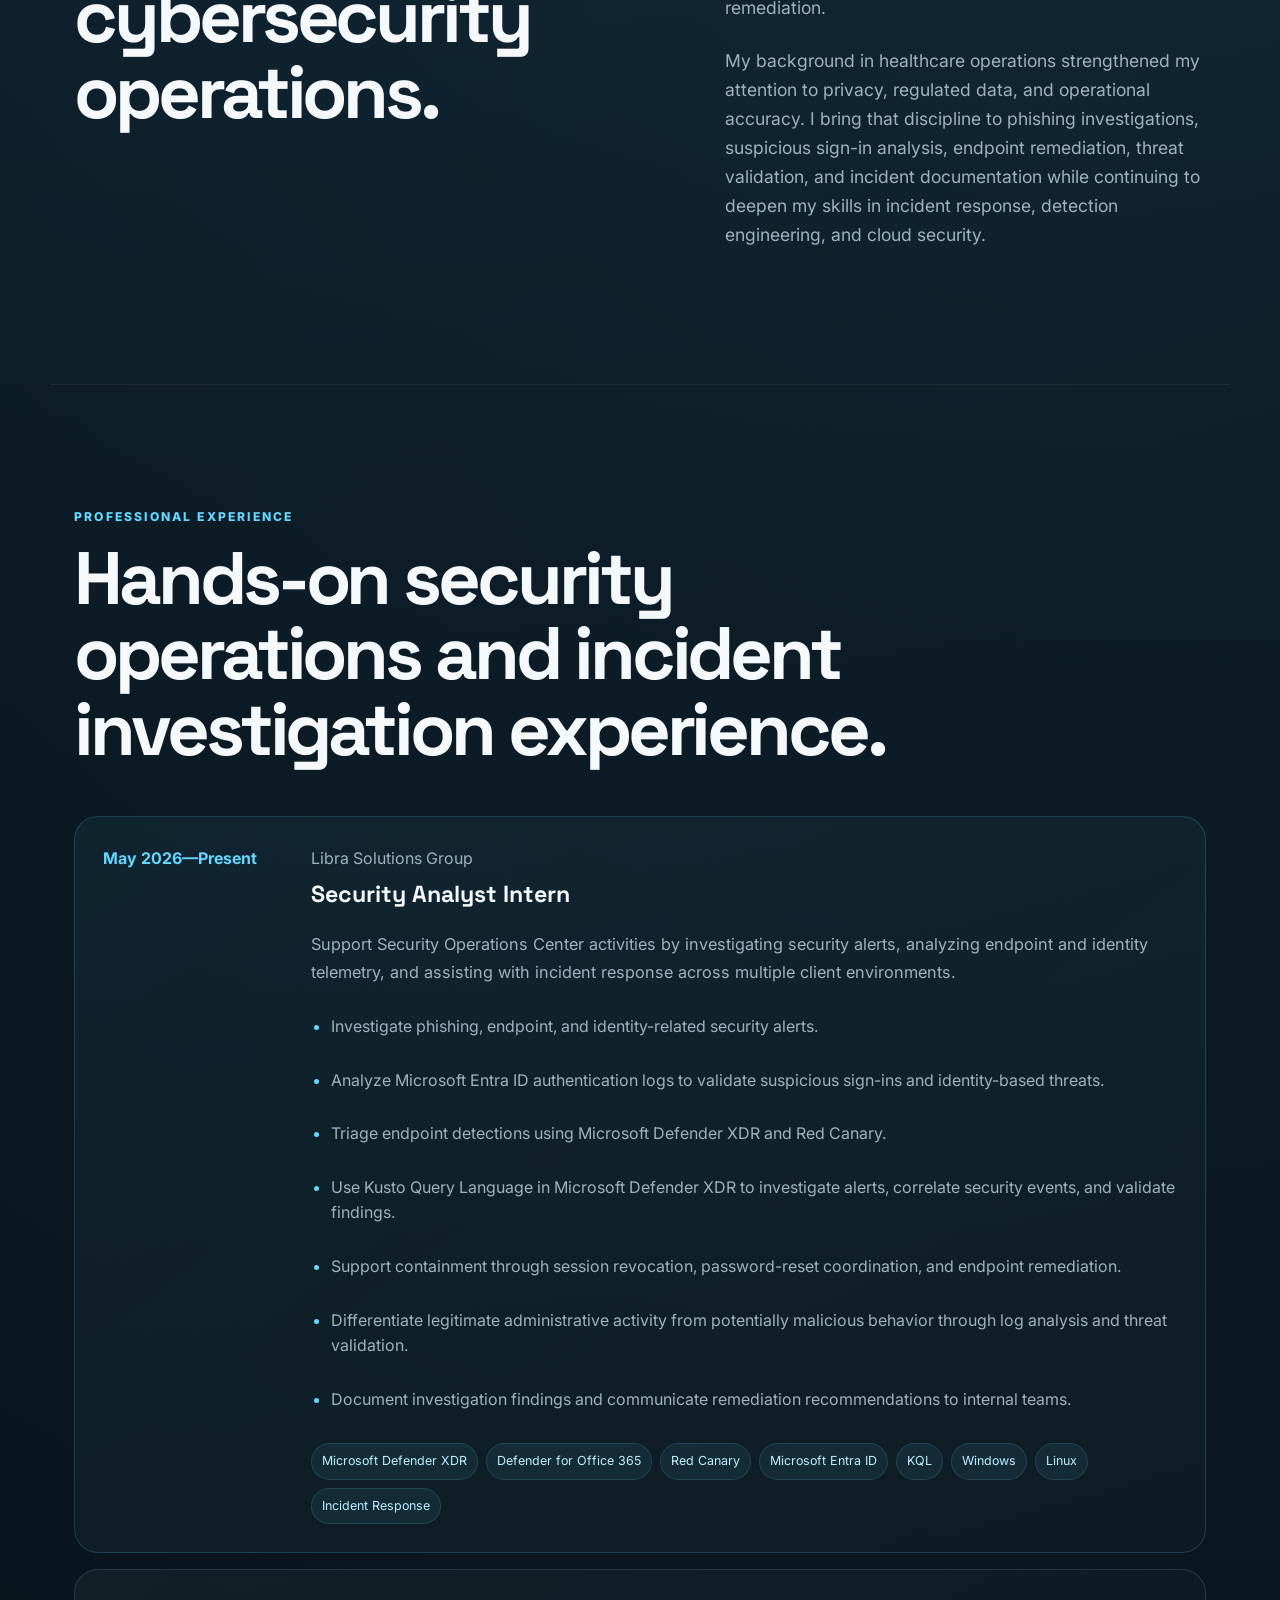
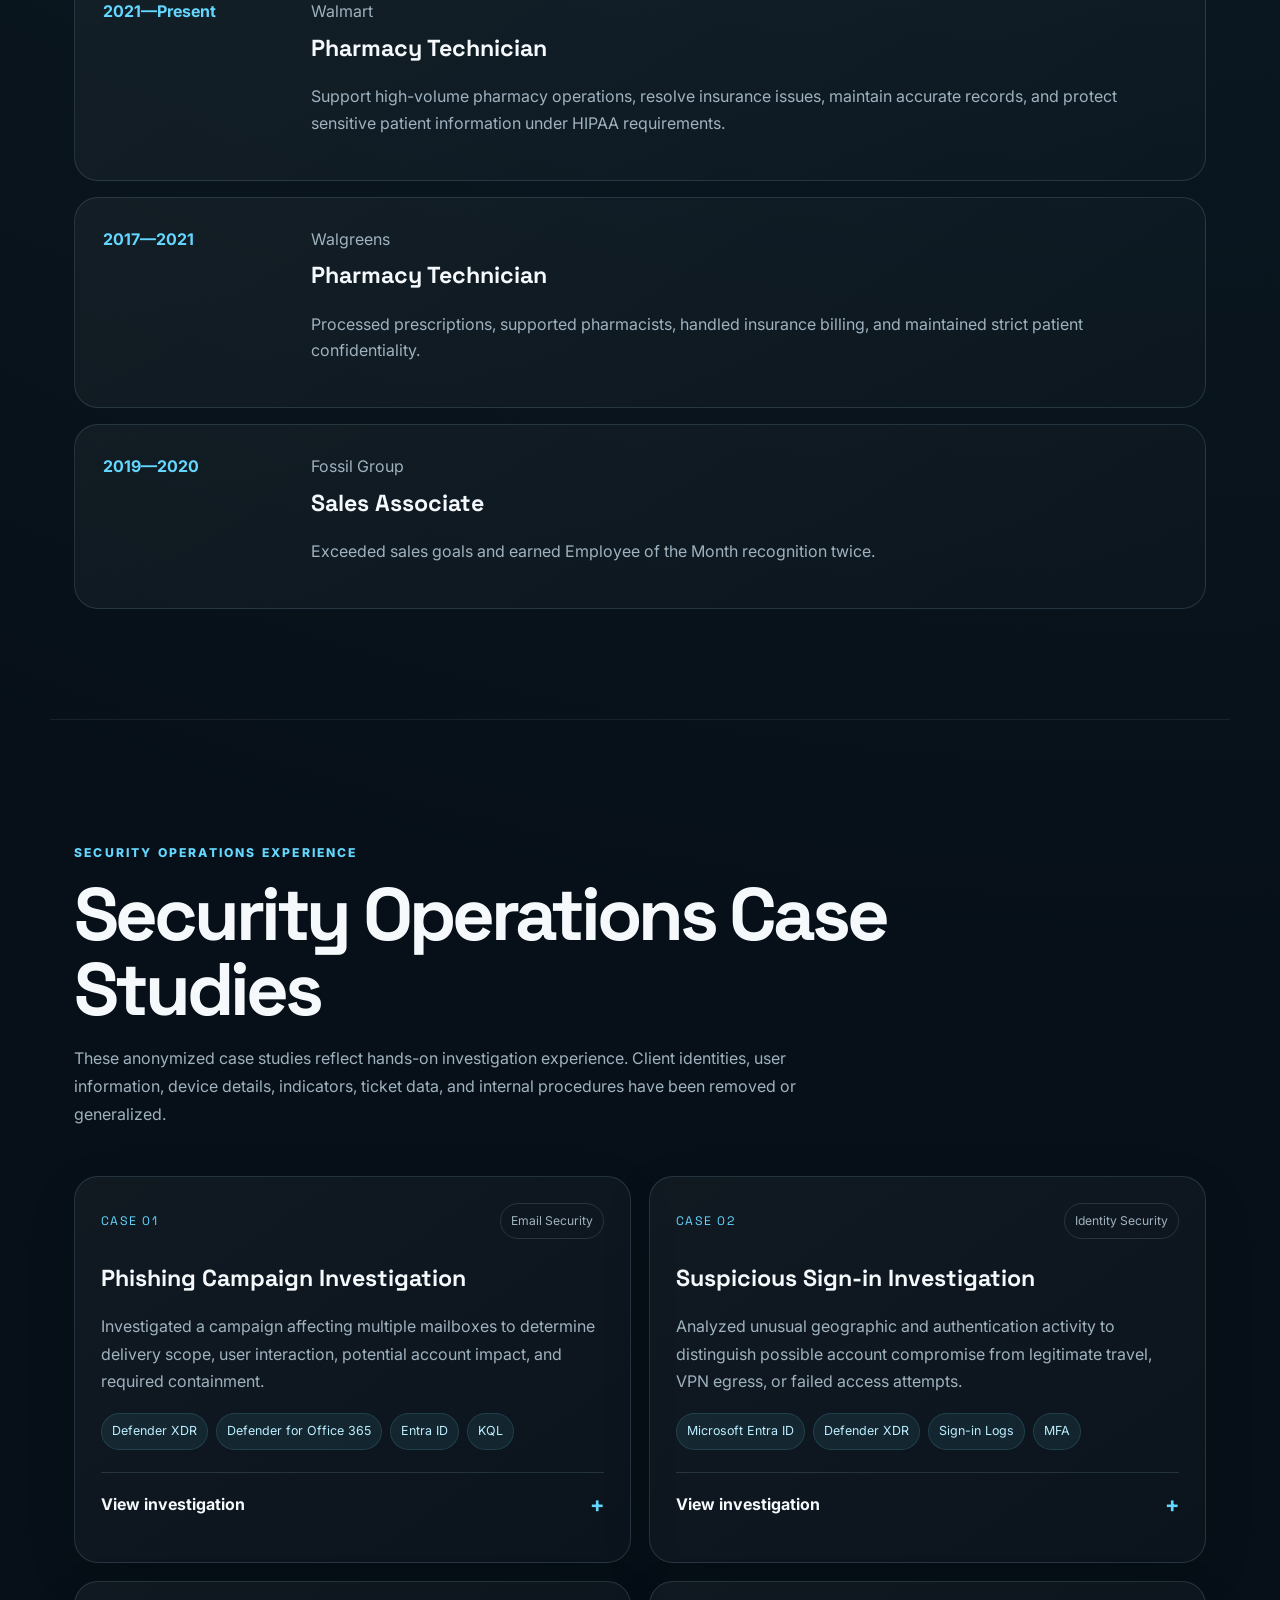
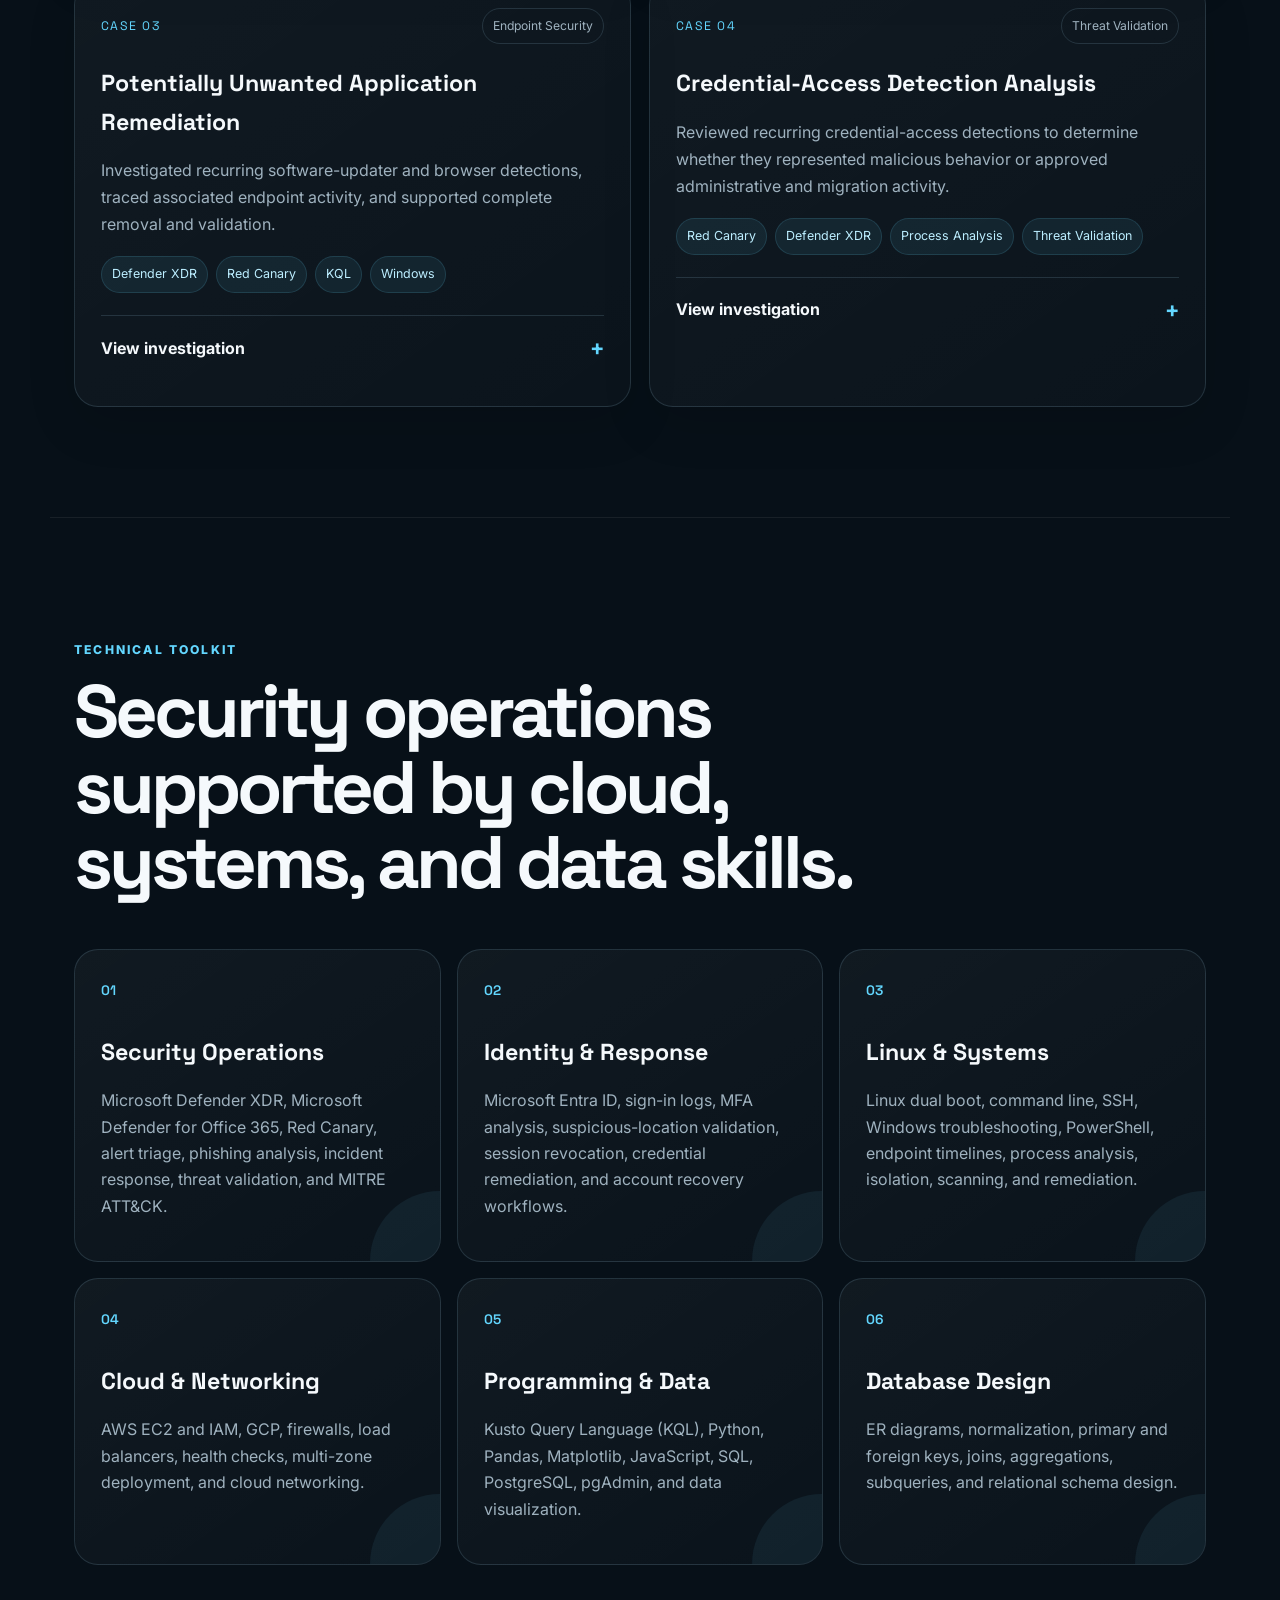
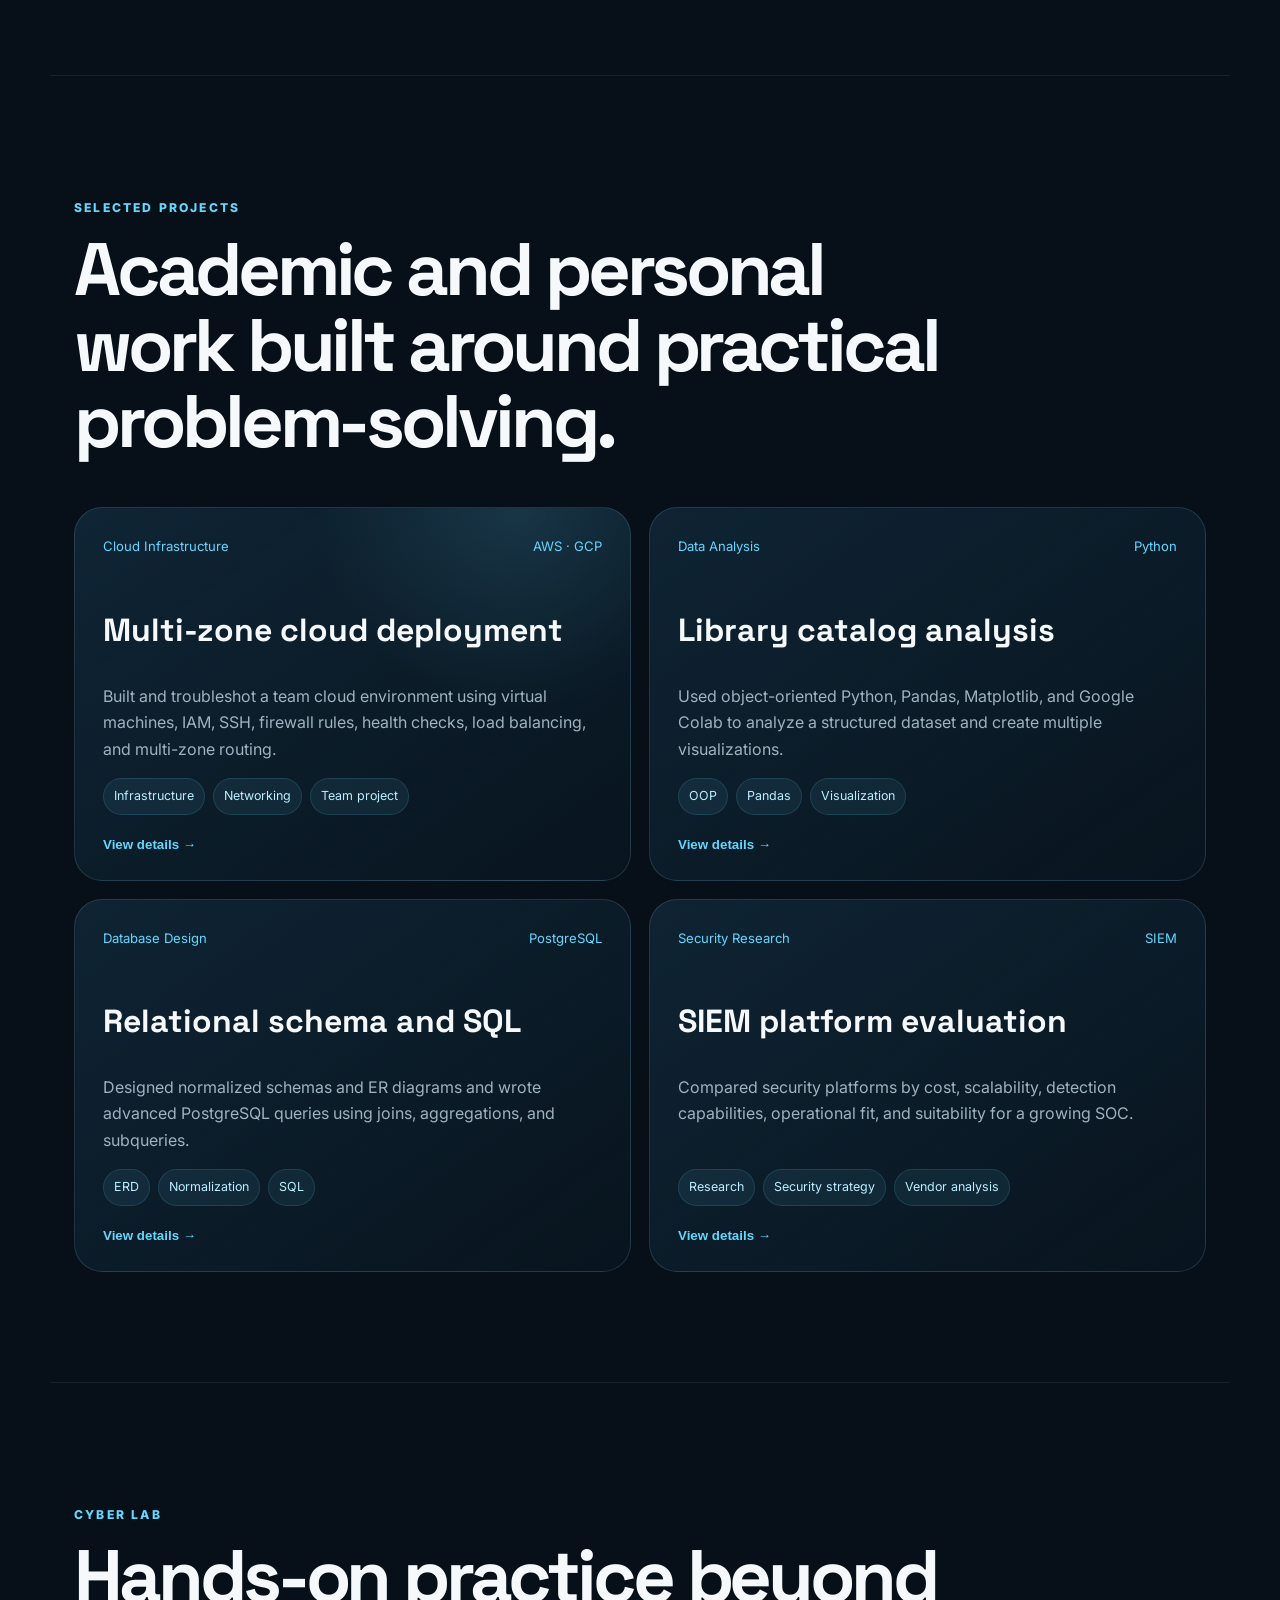
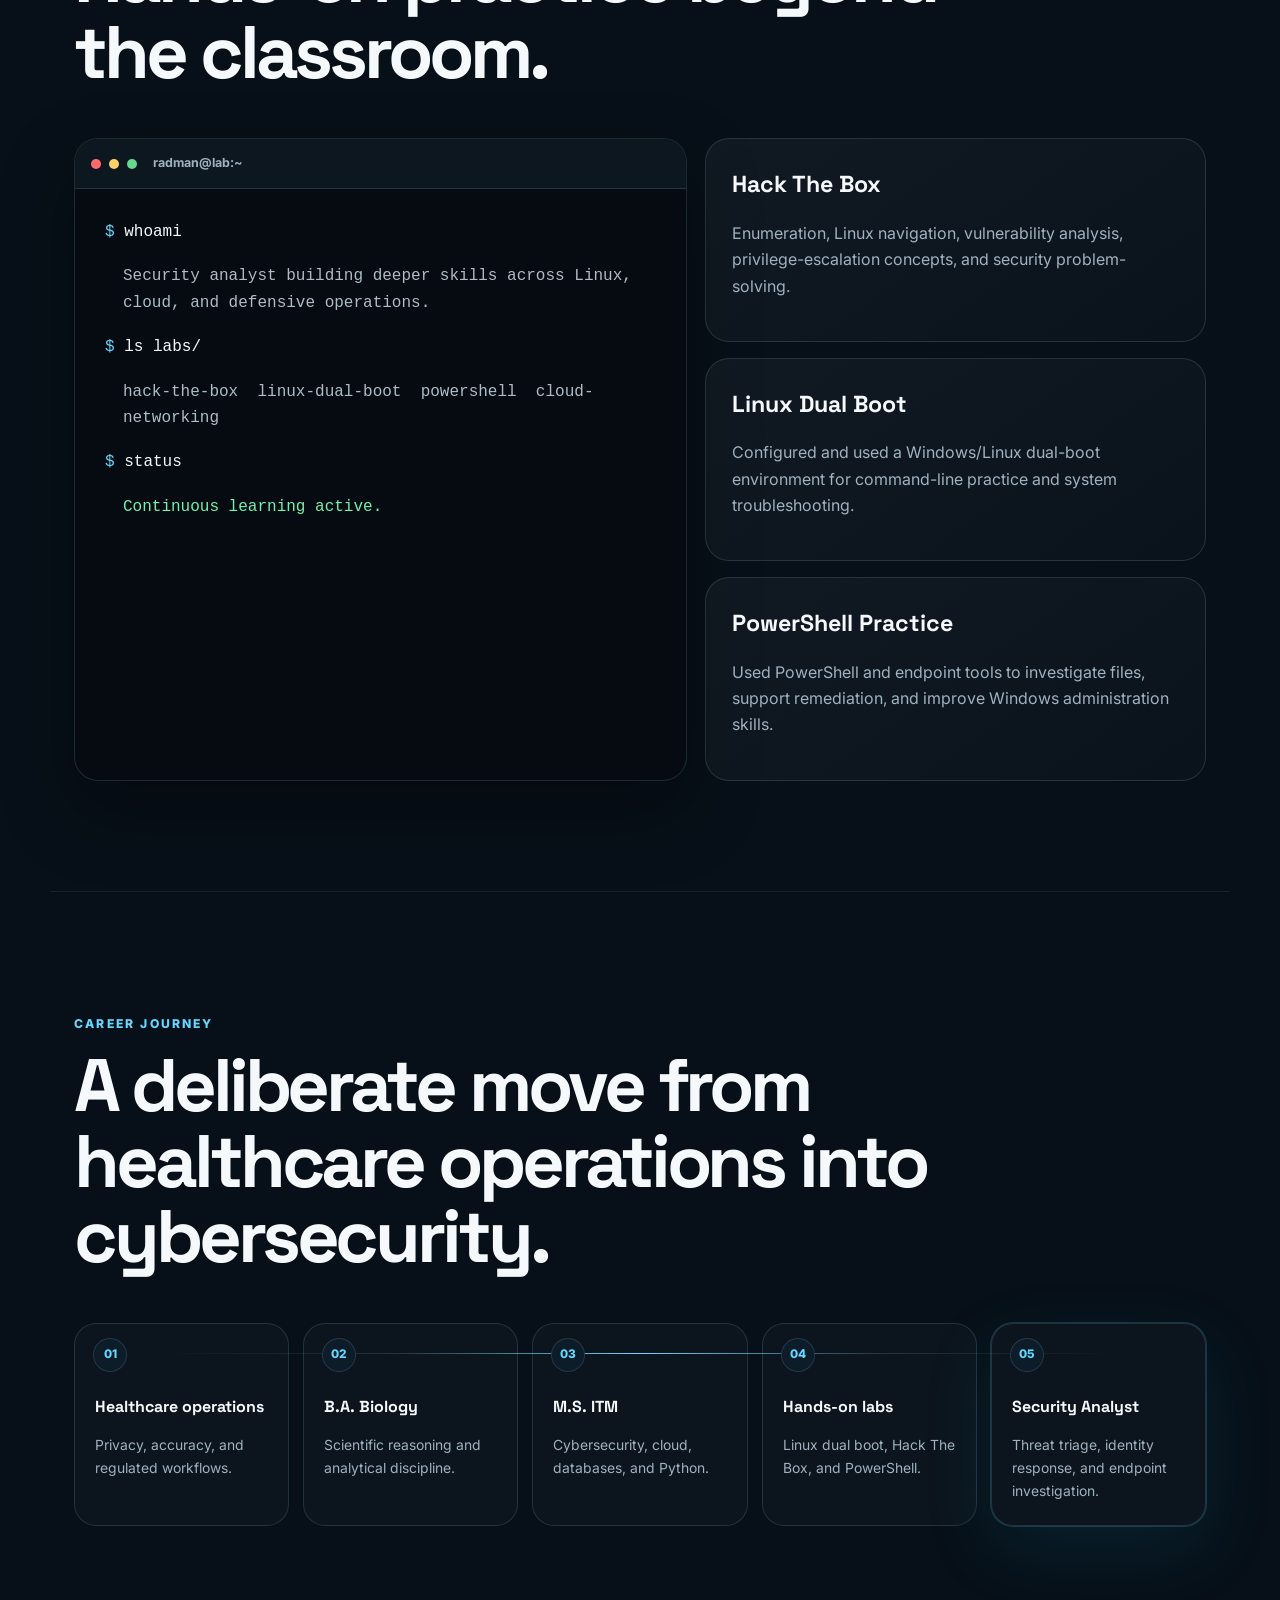
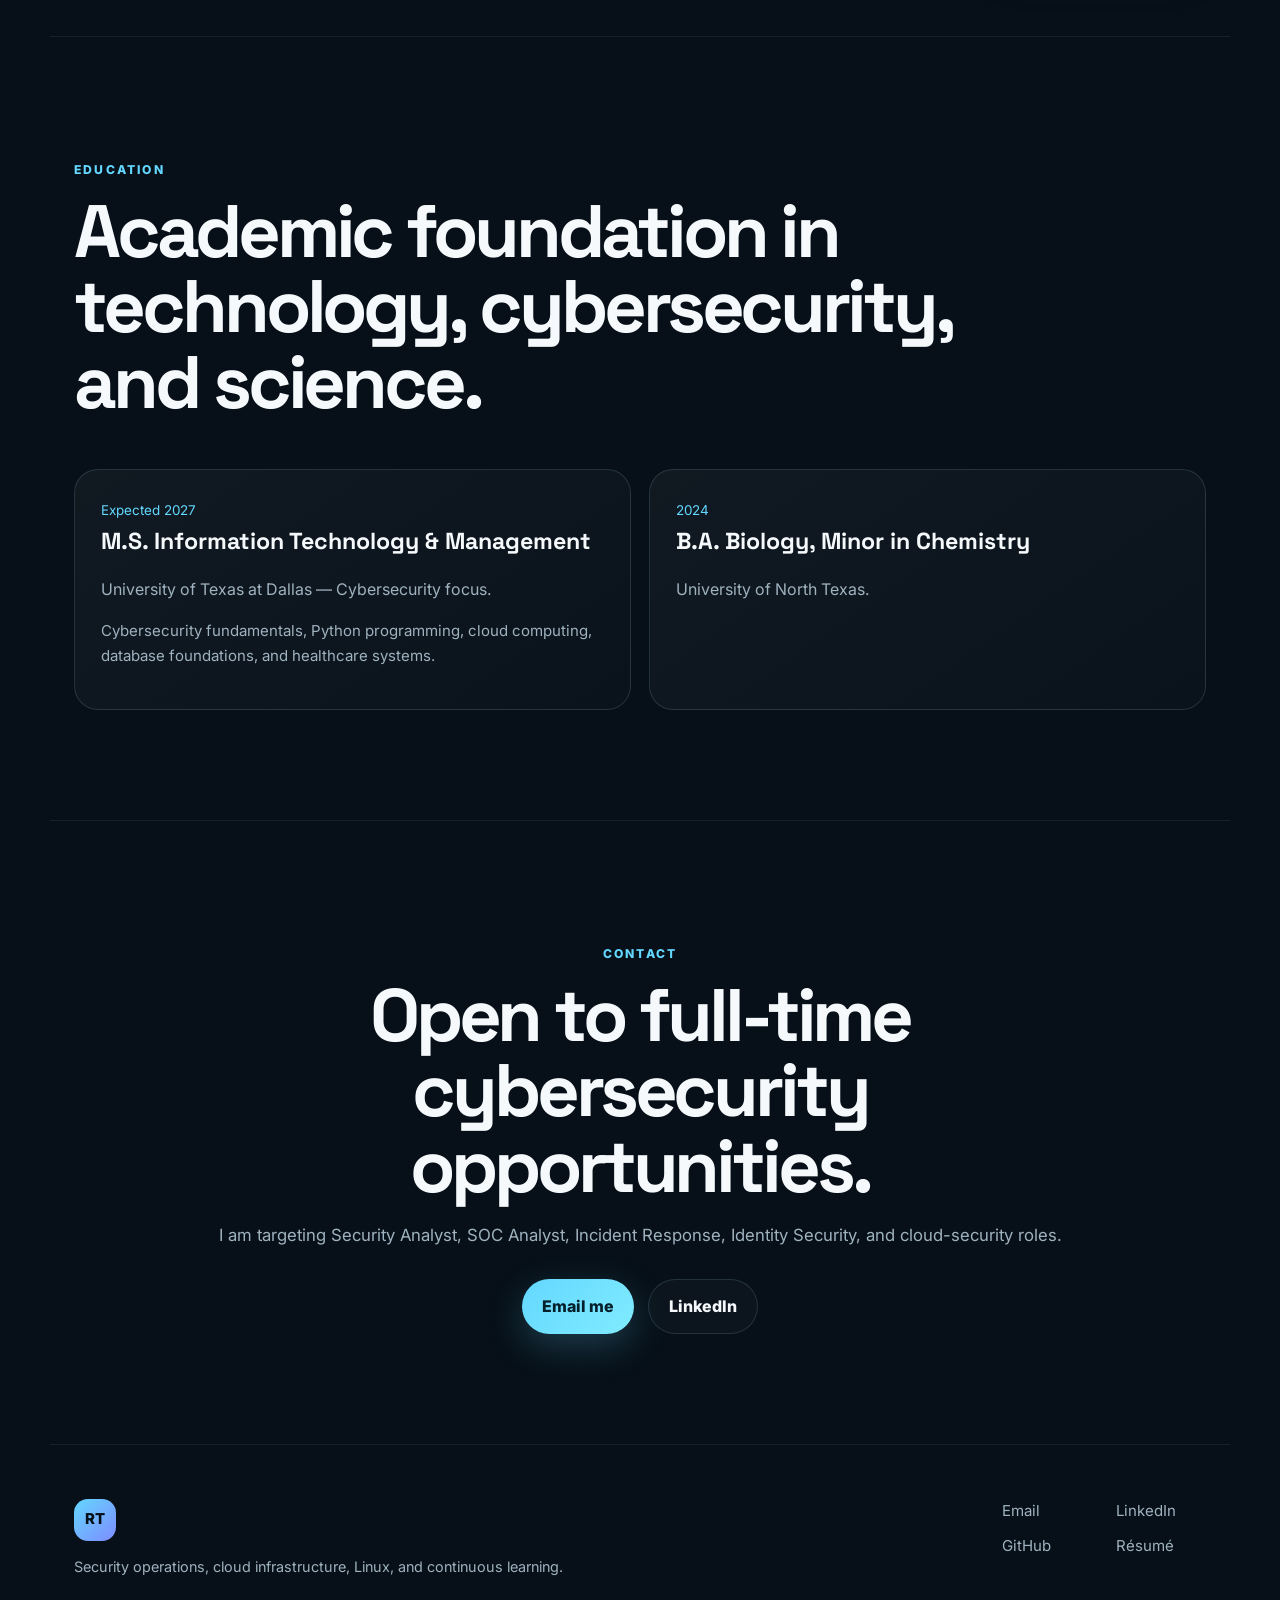
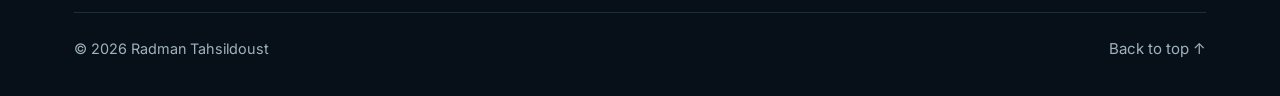
==== commit bac07de2: "Change section heading to 'Security Operations Case Studies'" ====
--- a/index.html
+++ b/index.html
@@ -180,7 +180,7 @@
     <section id="investigations" class="section investigations-section">
       <div class="section-heading reveal">
         <p class="eyebrow">SECURITY OPERATIONS EXPERIENCE</p>
-        <h2>Real SOC work, presented without exposing confidential information.</h2>
+        <h2>Security Operations Case Studies</h2>
         <p class="section-intro">These anonymized case studies reflect hands-on investigation experience. Client identities, user information, device details, indicators, ticket data, and internal procedures have been removed or generalized.</p>
       </div>
       <div class="investigation-grid">
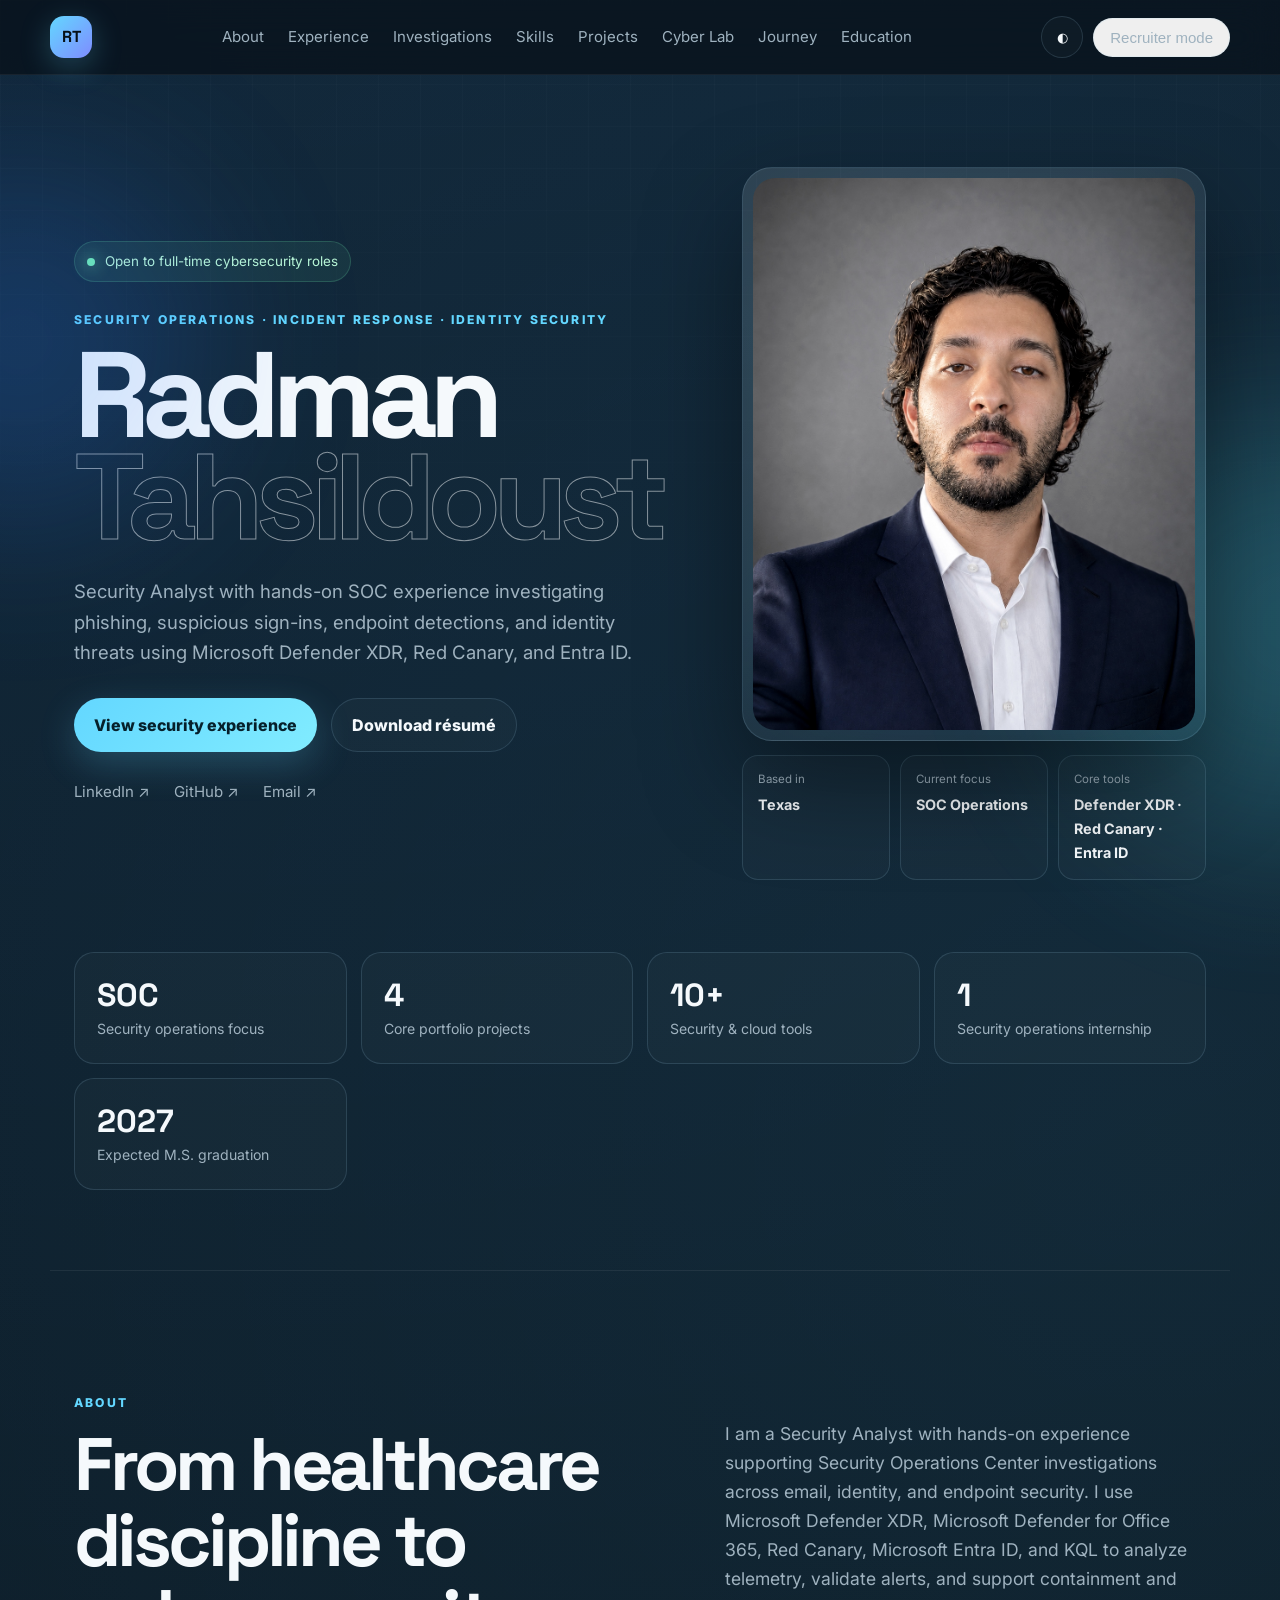
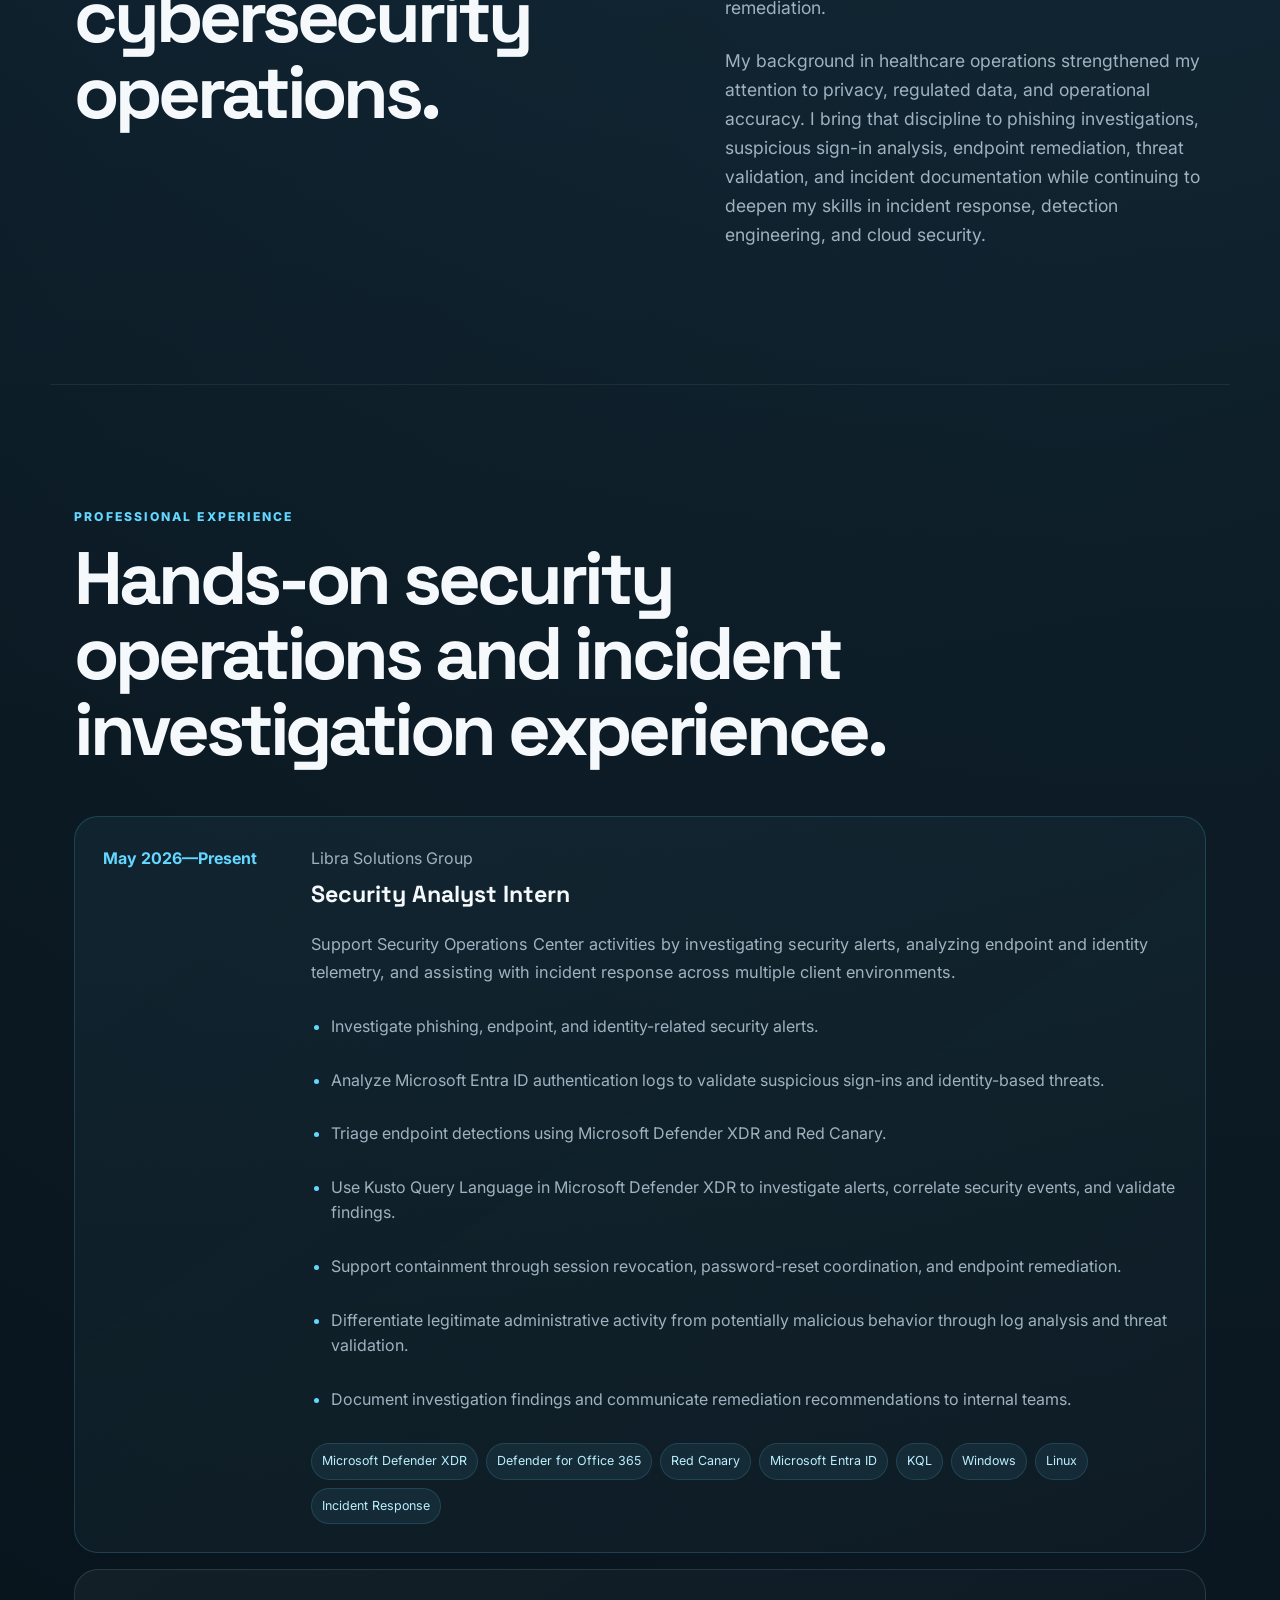
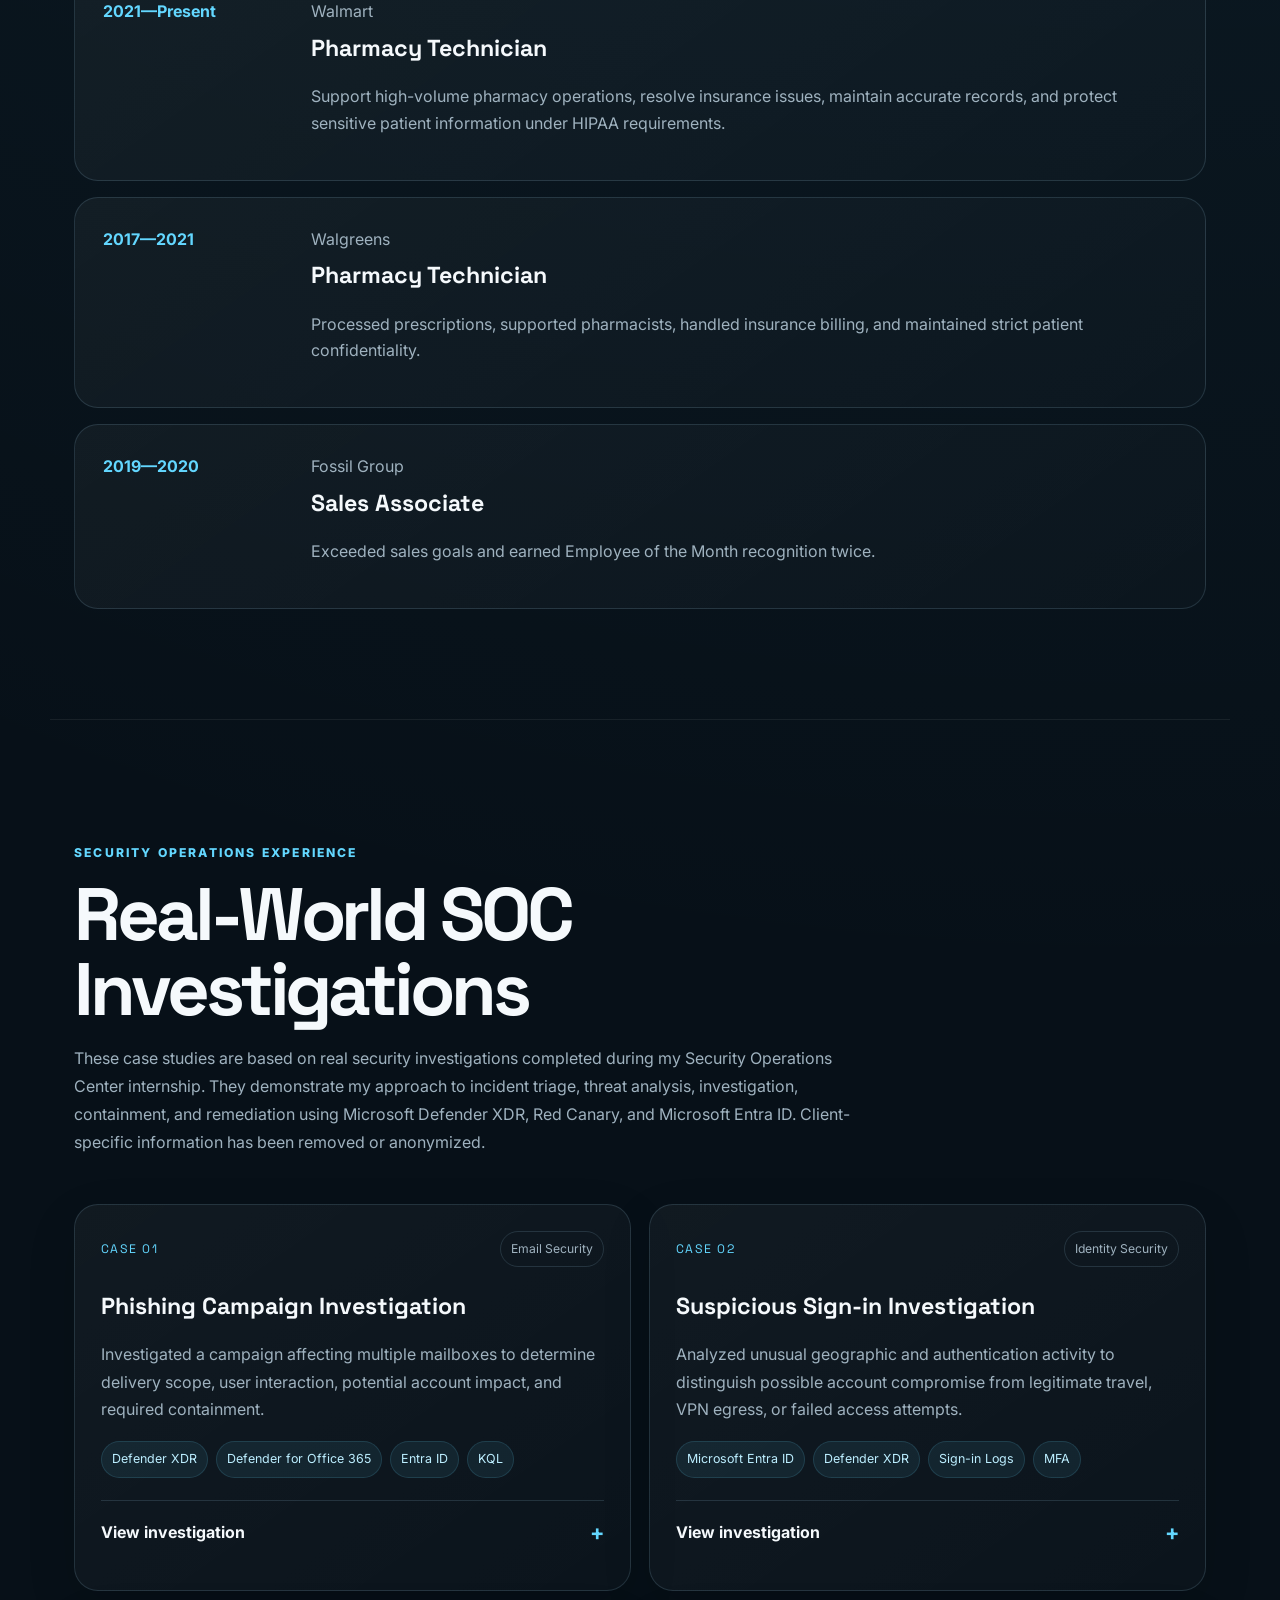
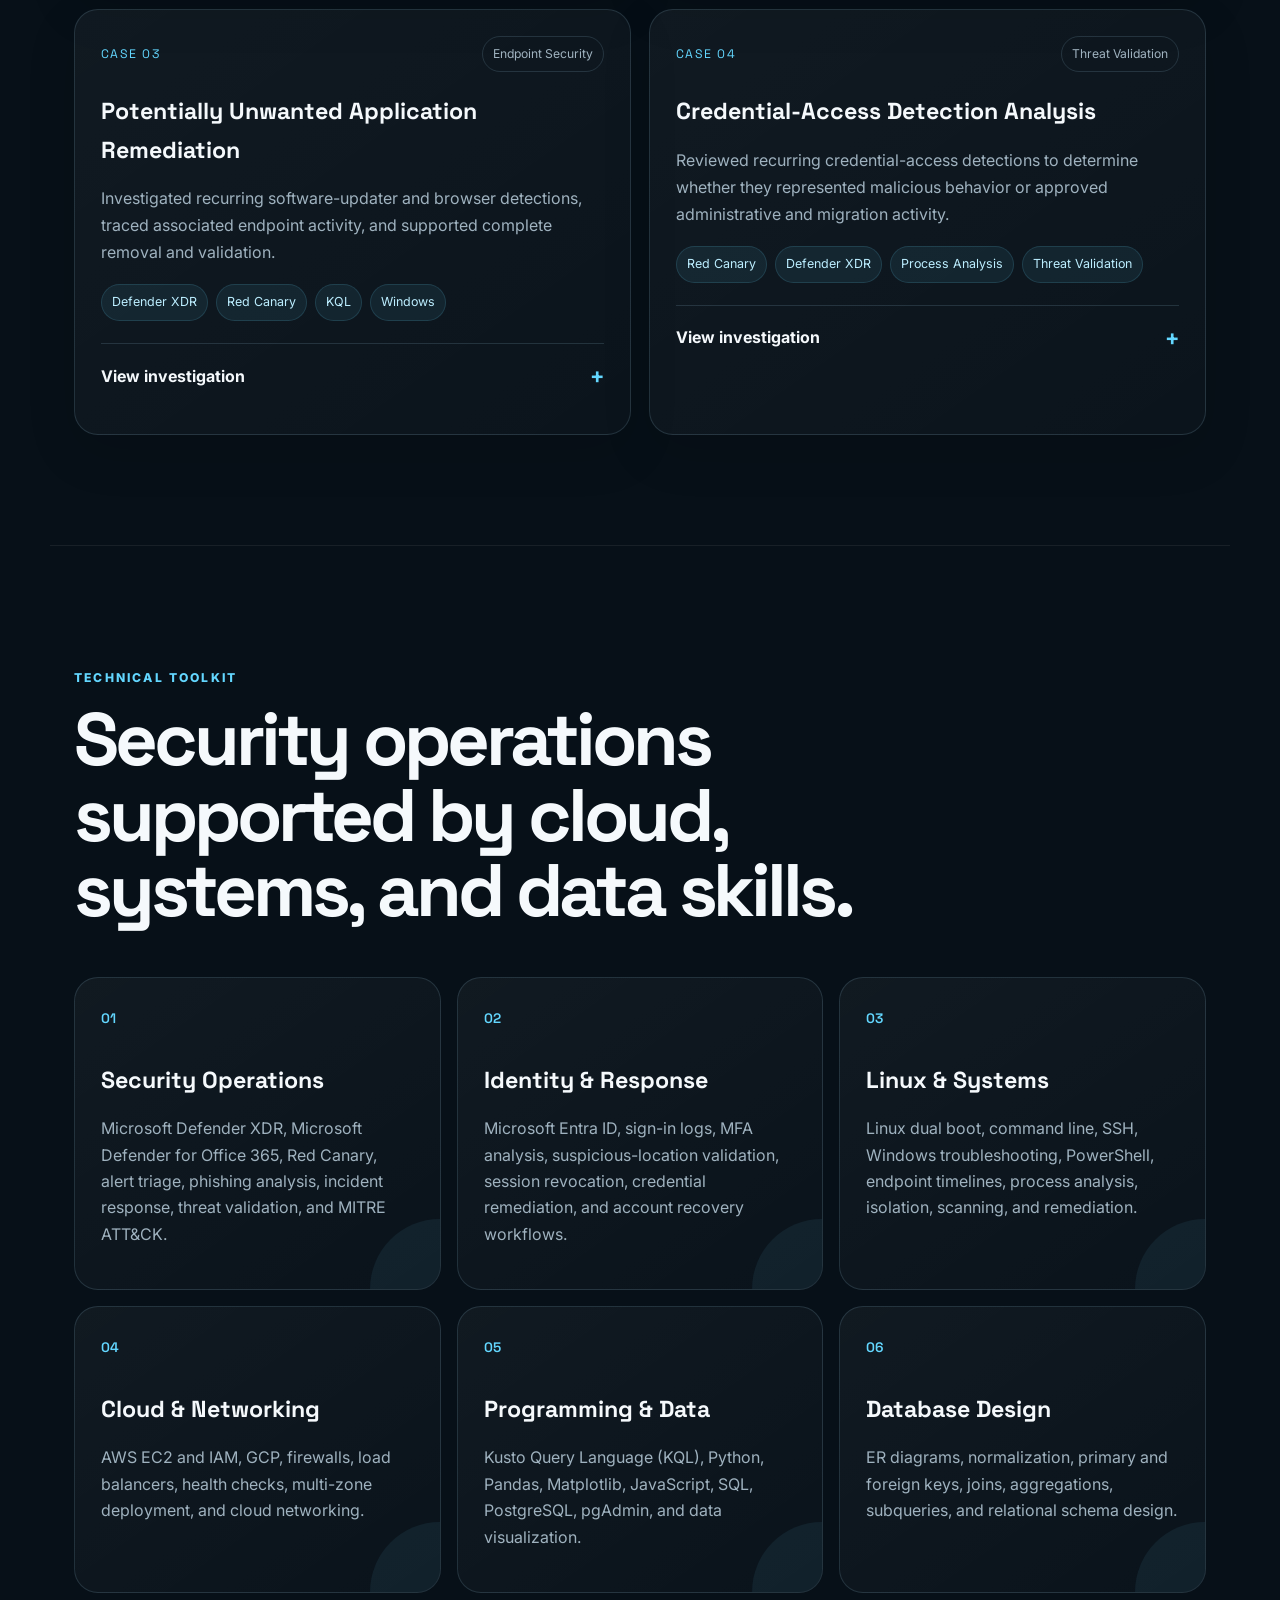
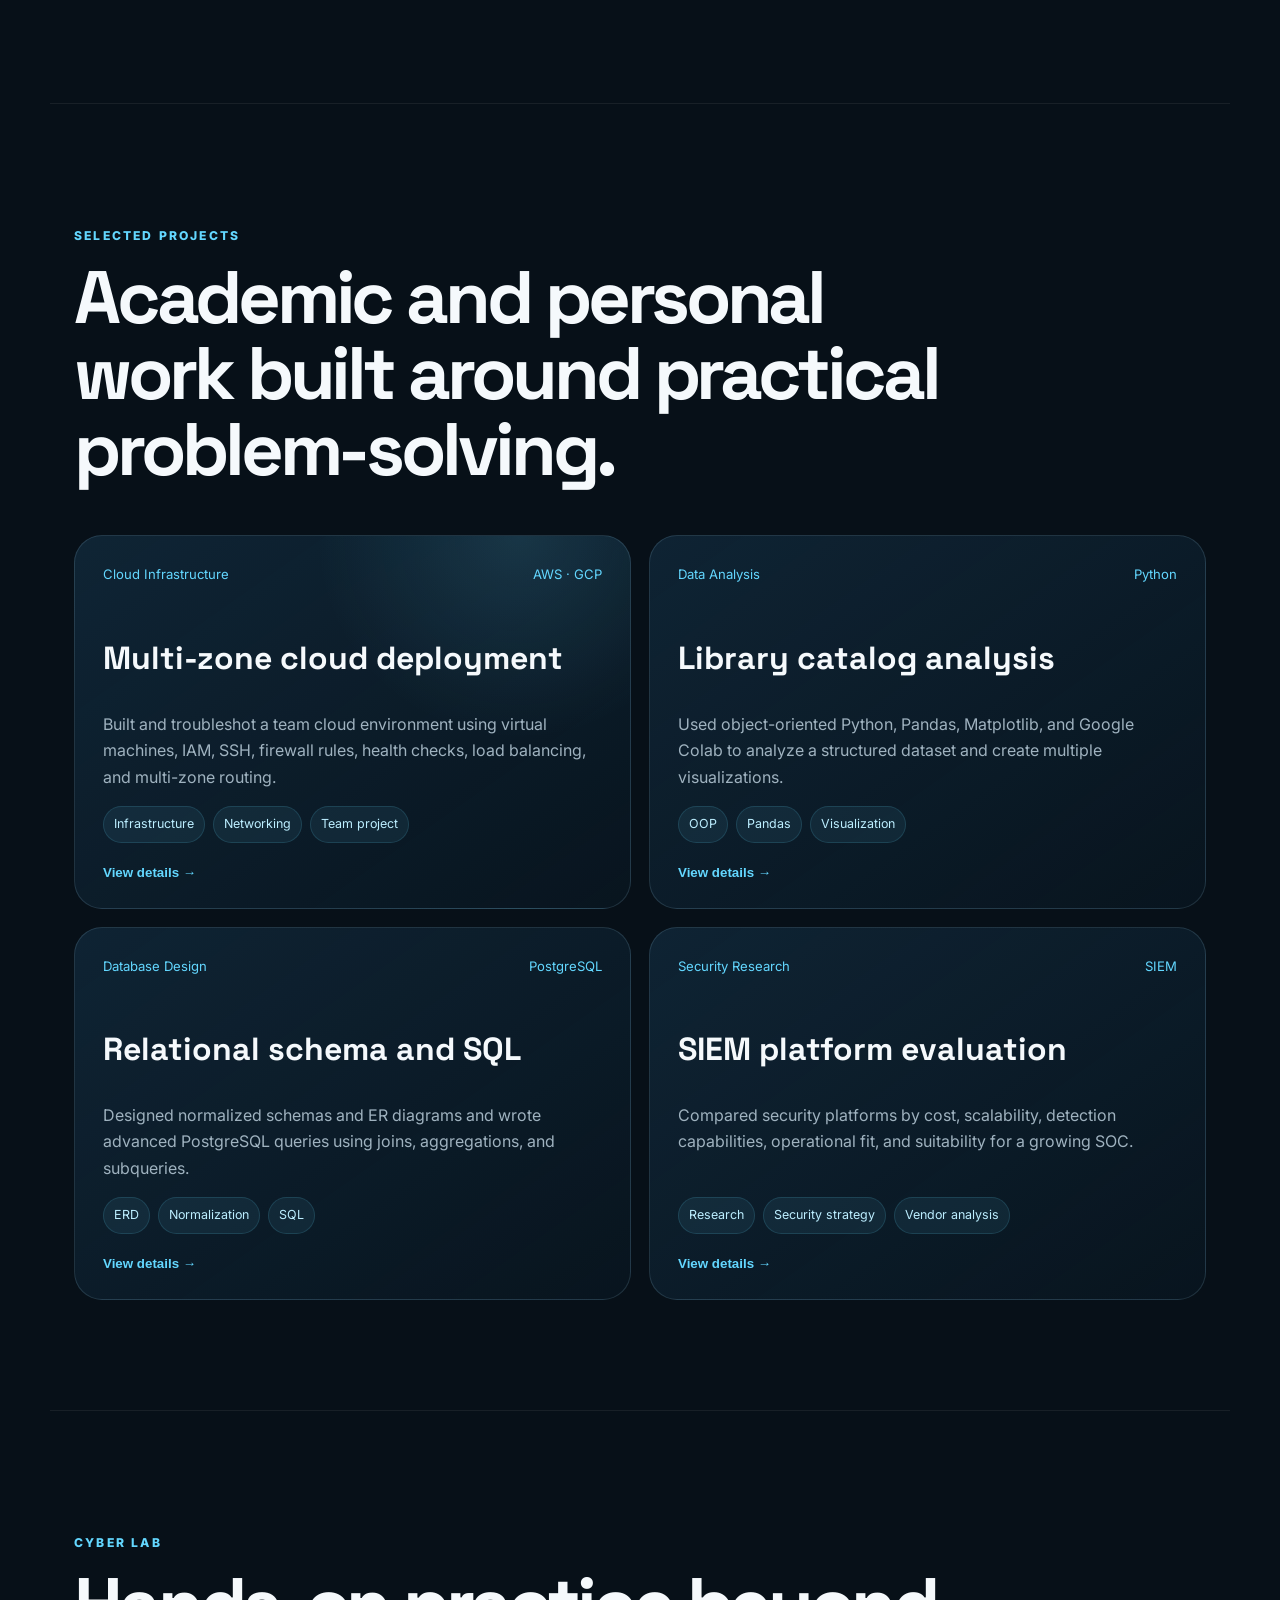
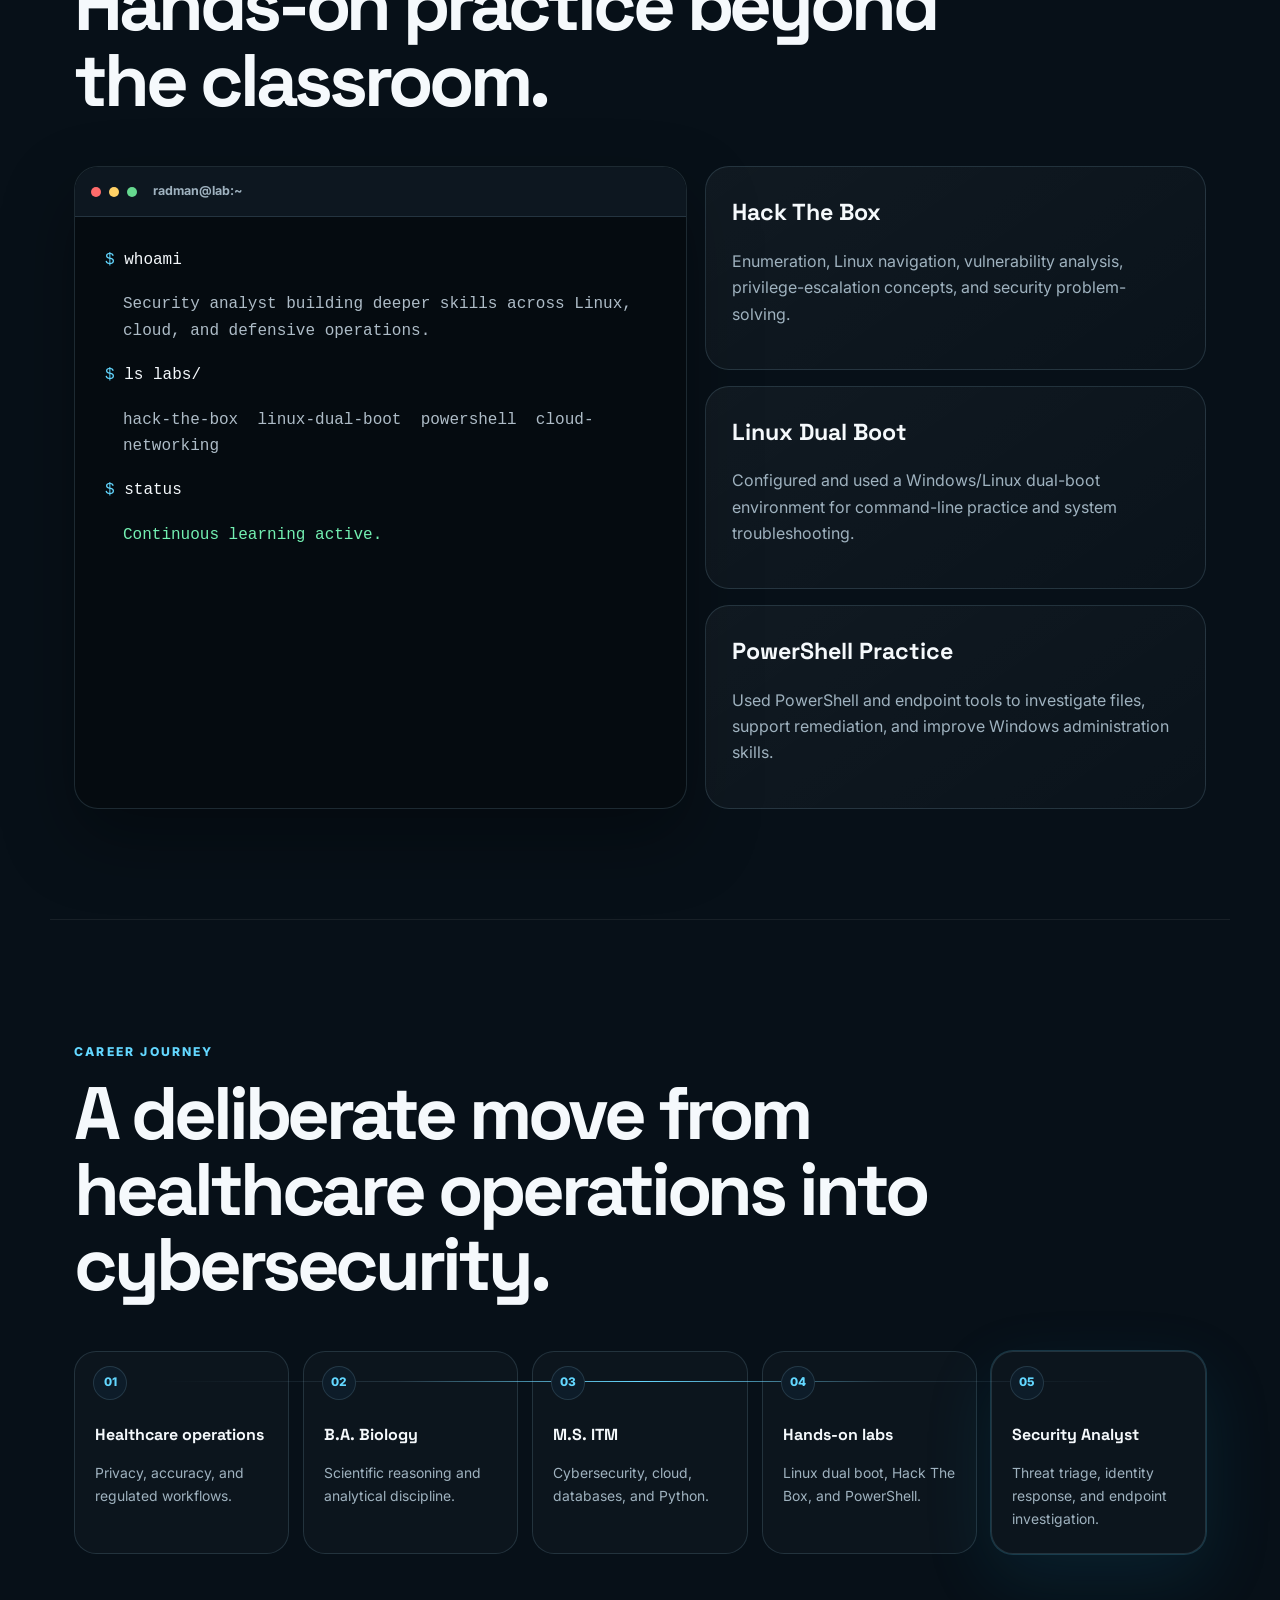
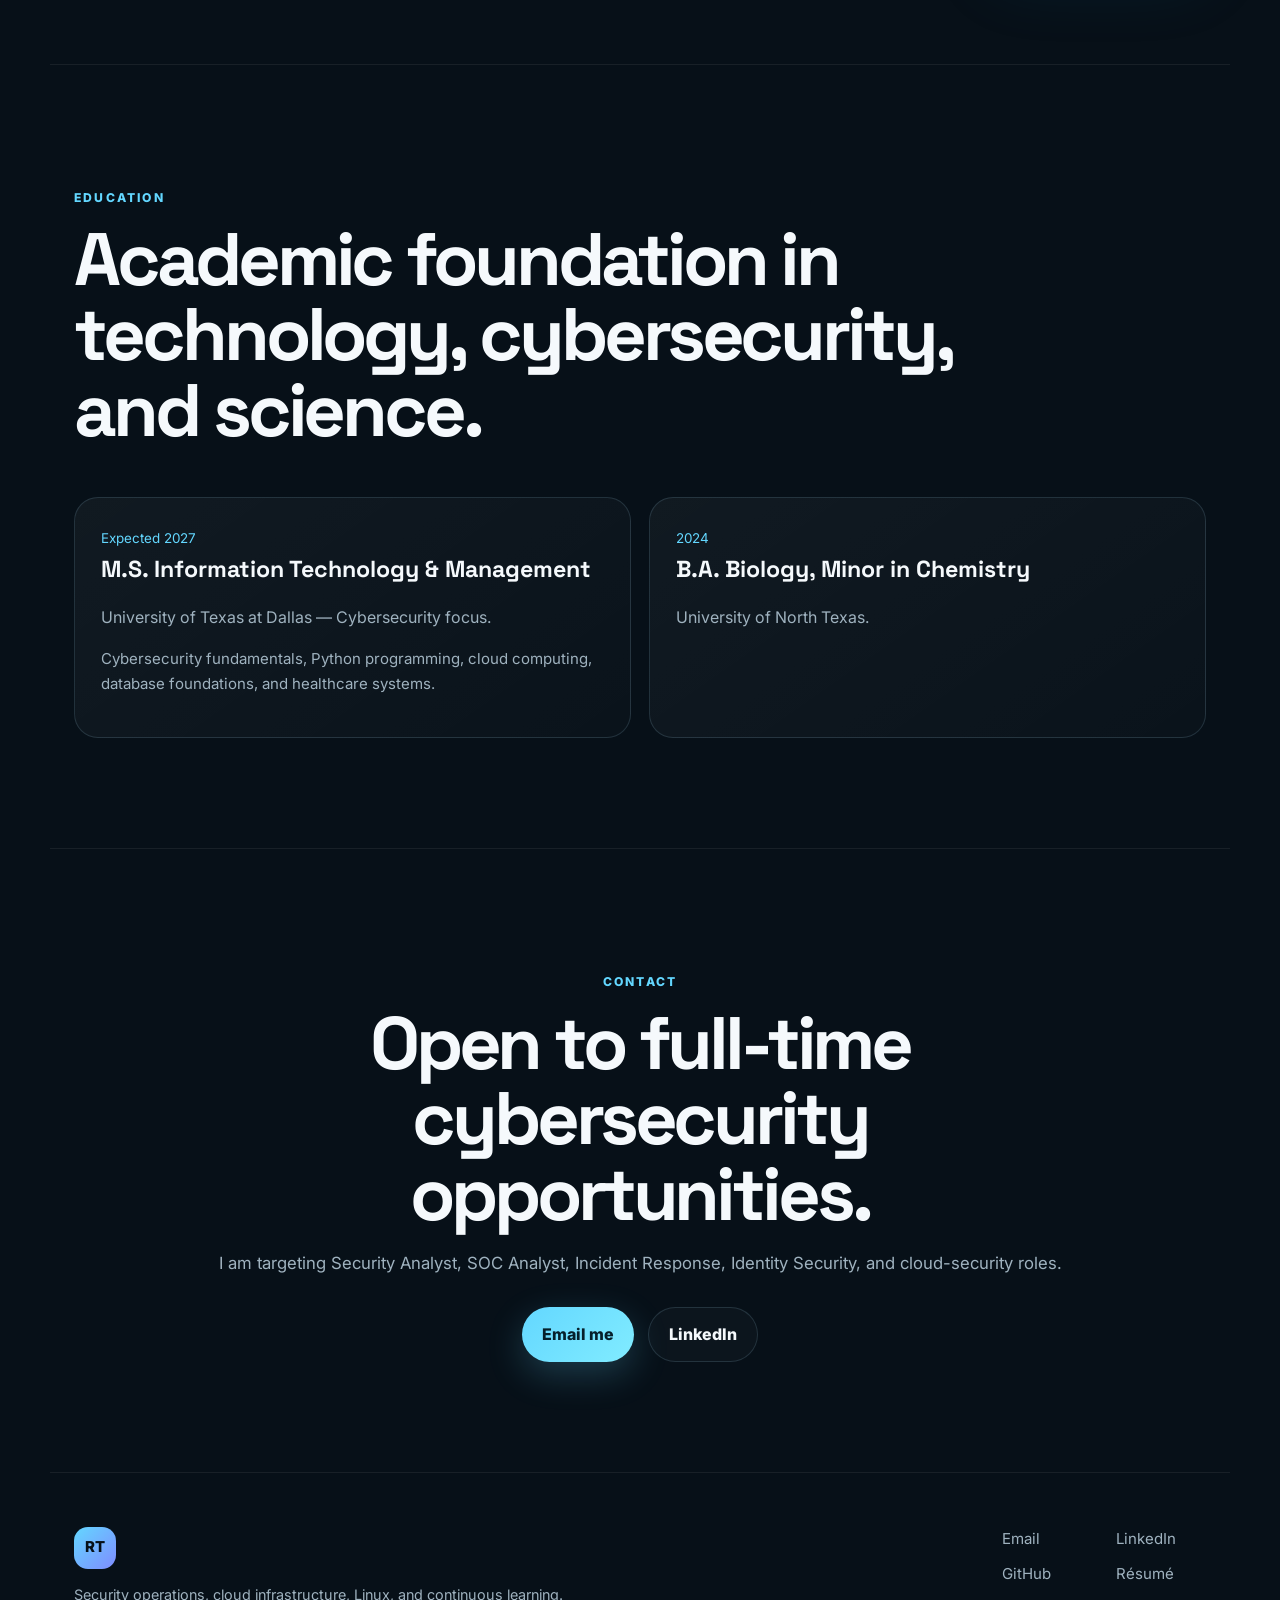
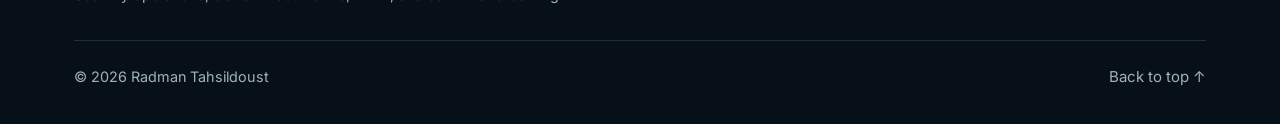
==== commit a54e6b7d: "Revise investigations section for clarity and detail Updated section content to reflect real-world S" ====
--- a/index.html
+++ b/index.html
@@ -179,10 +179,12 @@
 
     <section id="investigations" class="section investigations-section">
       <div class="section-heading reveal">
-        <p class="eyebrow">SECURITY OPERATIONS EXPERIENCE</p>
-        <h2>Security Operations Case Studies</h2>
-        <p class="section-intro">These anonymized case studies reflect hands-on investigation experience. Client identities, user information, device details, indicators, ticket data, and internal procedures have been removed or generalized.</p>
-      </div>
+    <p class="eyebrow">SECURITY OPERATIONS EXPERIENCE</p>
+    <h2>Real-World SOC Investigations</h2>
+    <p class="section-intro">
+        These case studies are based on real security investigations completed during my Security Operations Center internship. They demonstrate my approach to incident triage, threat analysis, investigation, containment, and remediation using Microsoft Defender XDR, Red Canary, and Microsoft Entra ID. Client-specific information has been removed or anonymized.
+    </p>
+</div>
       <div class="investigation-grid">
         <article class="investigation-card reveal">
           <div class="investigation-header"><span class="case-number">Case 01</span><span class="case-domain">Email Security</span></div>
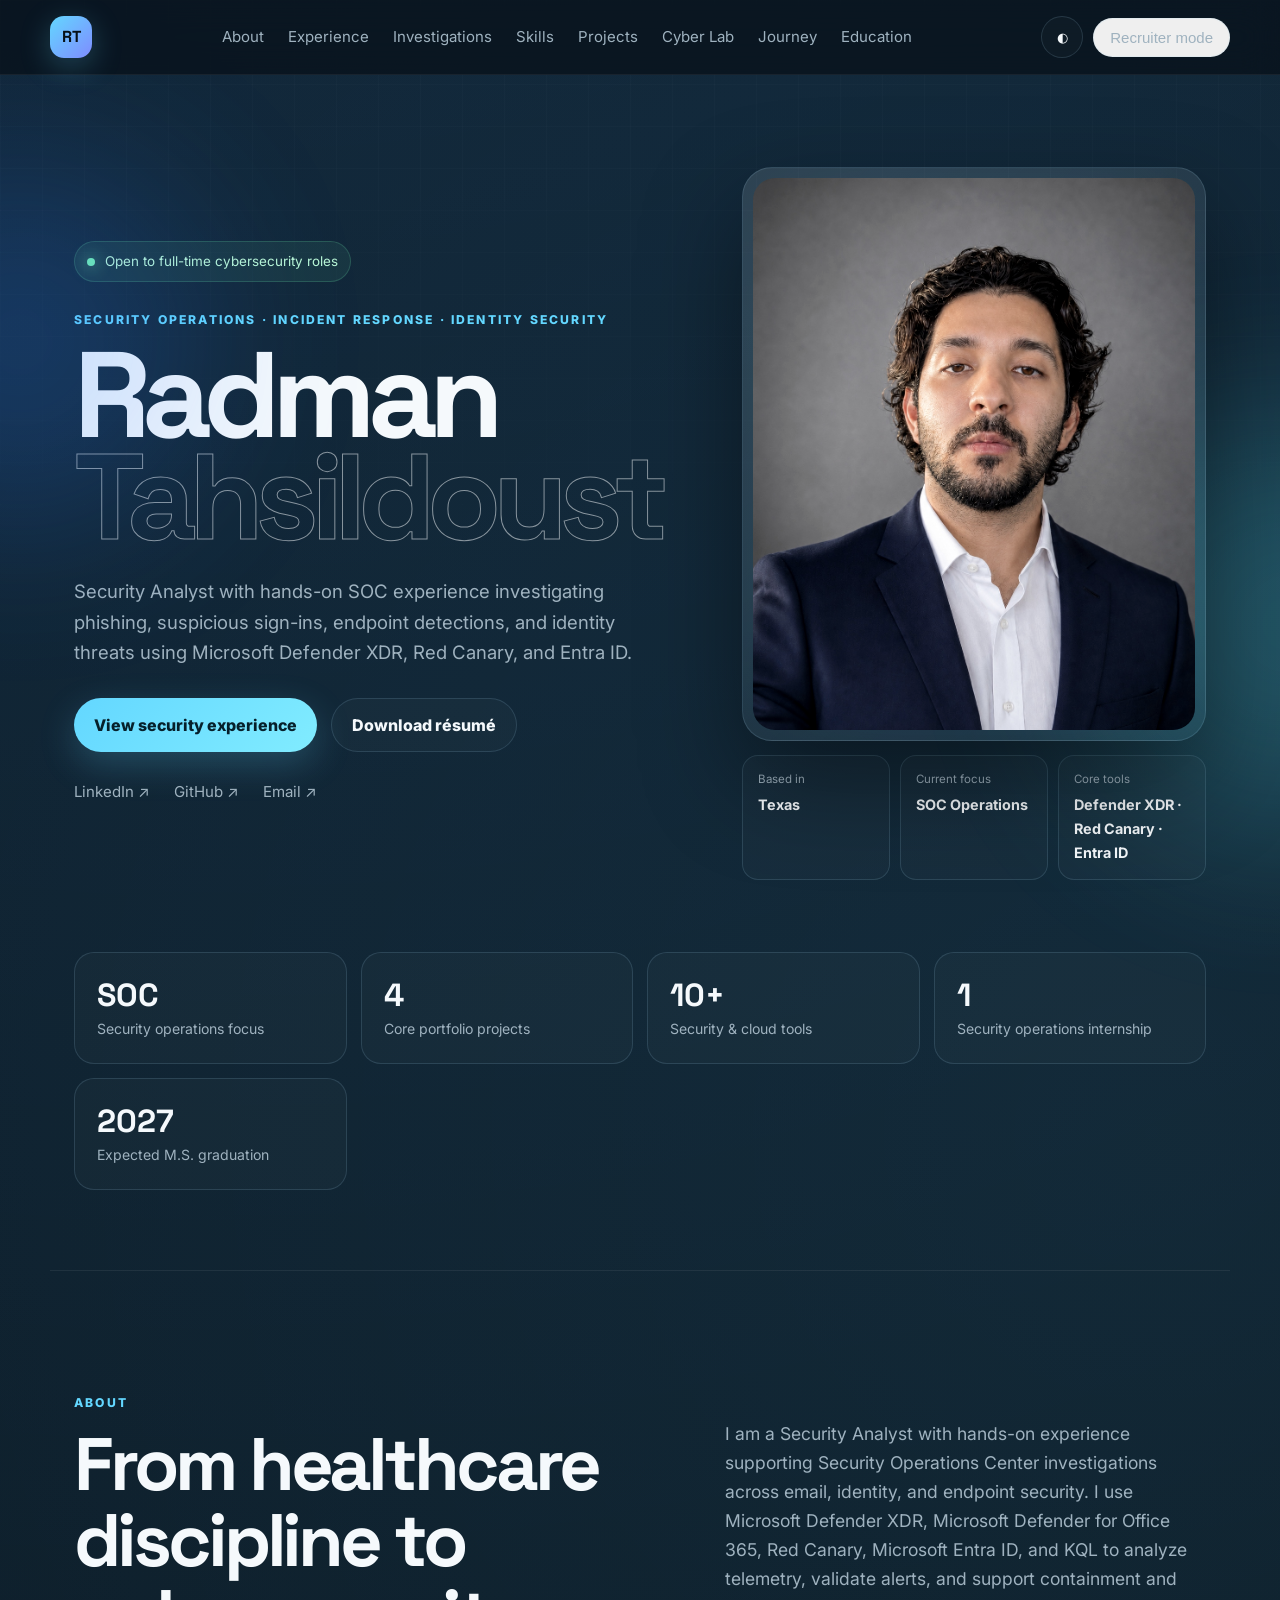
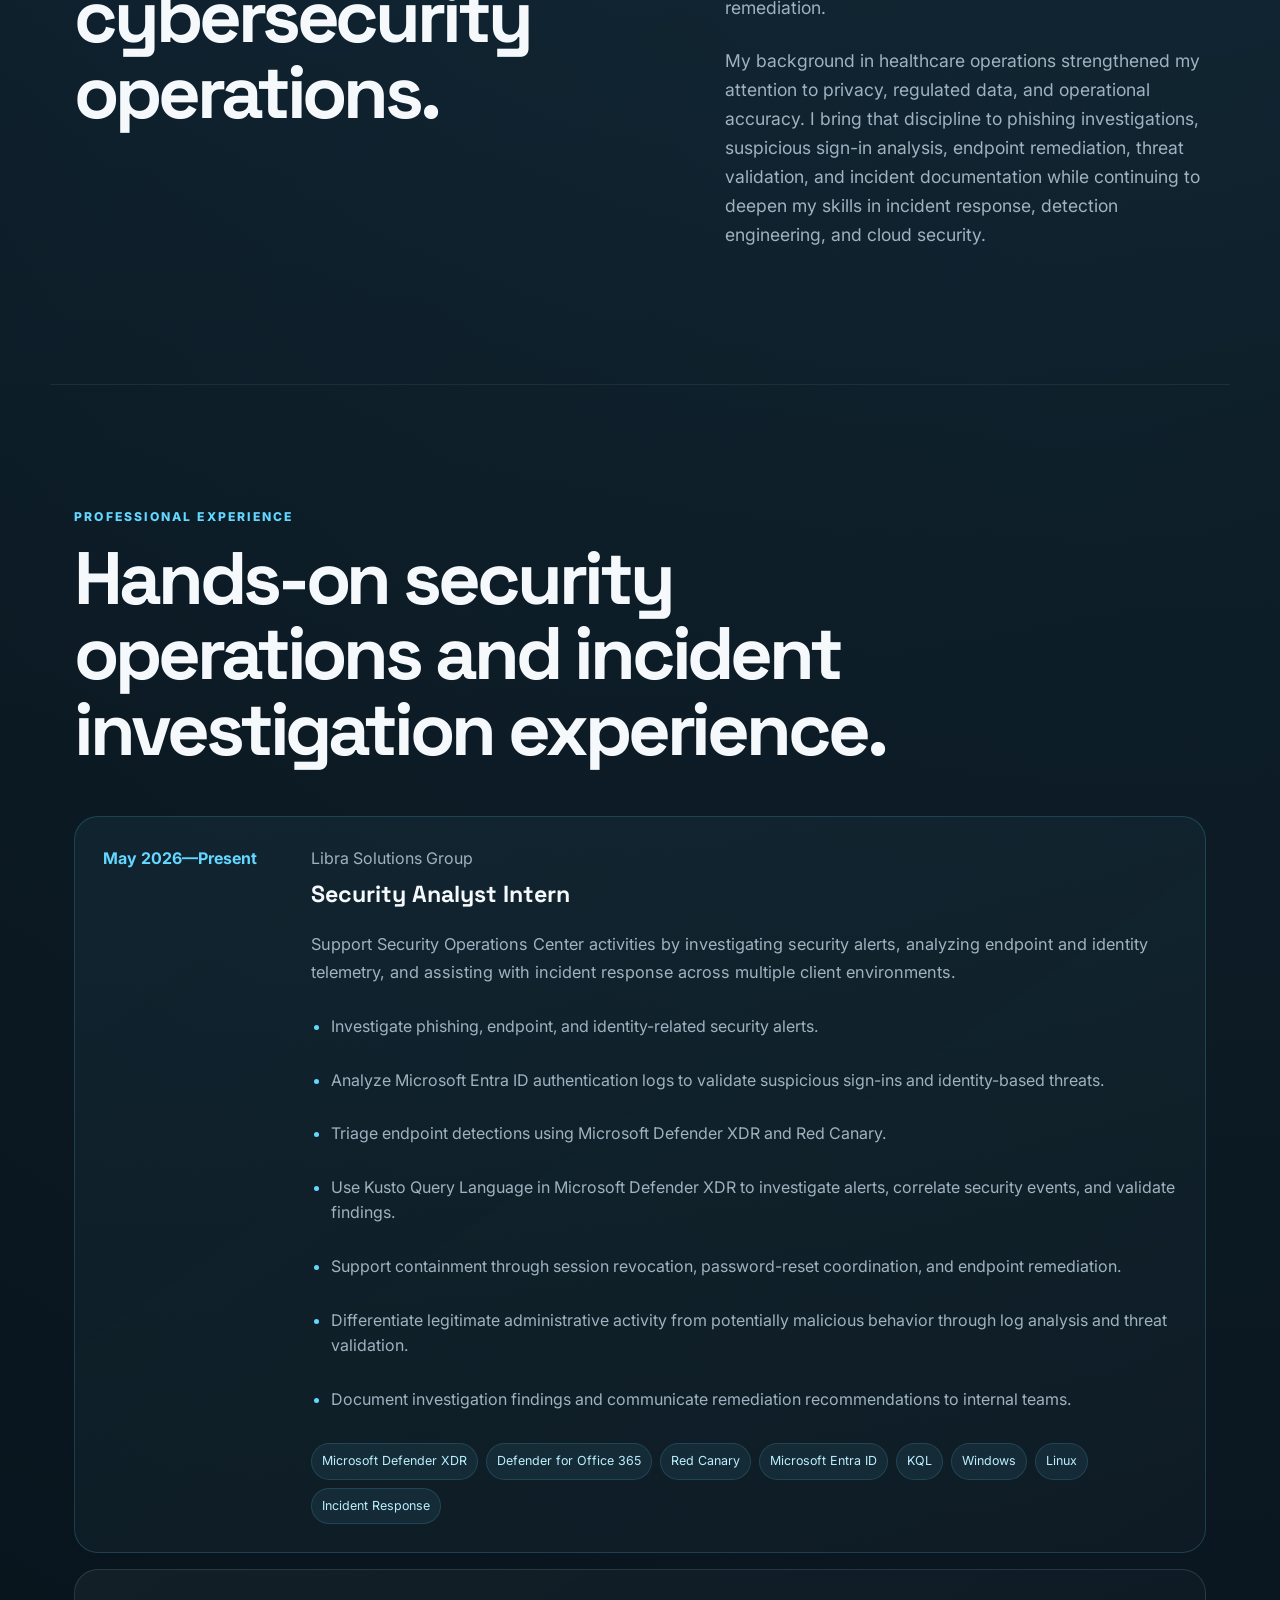
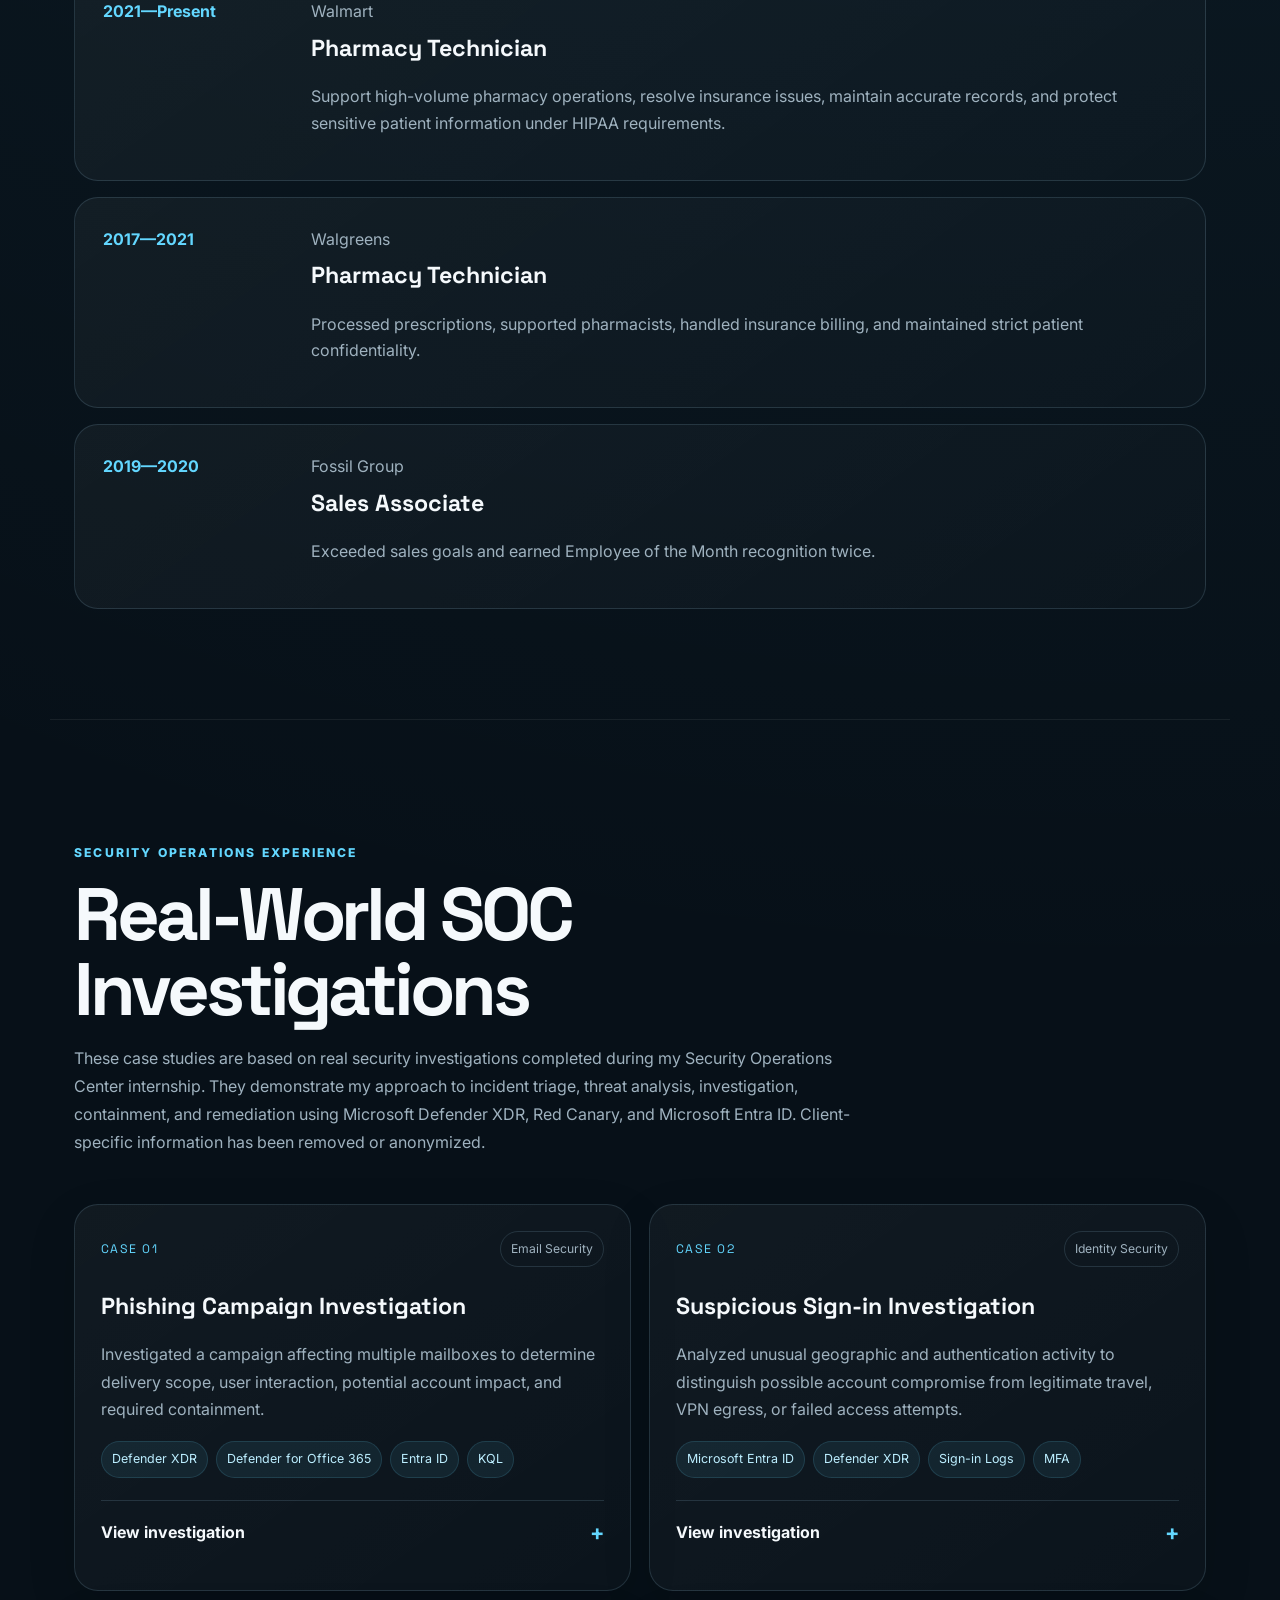
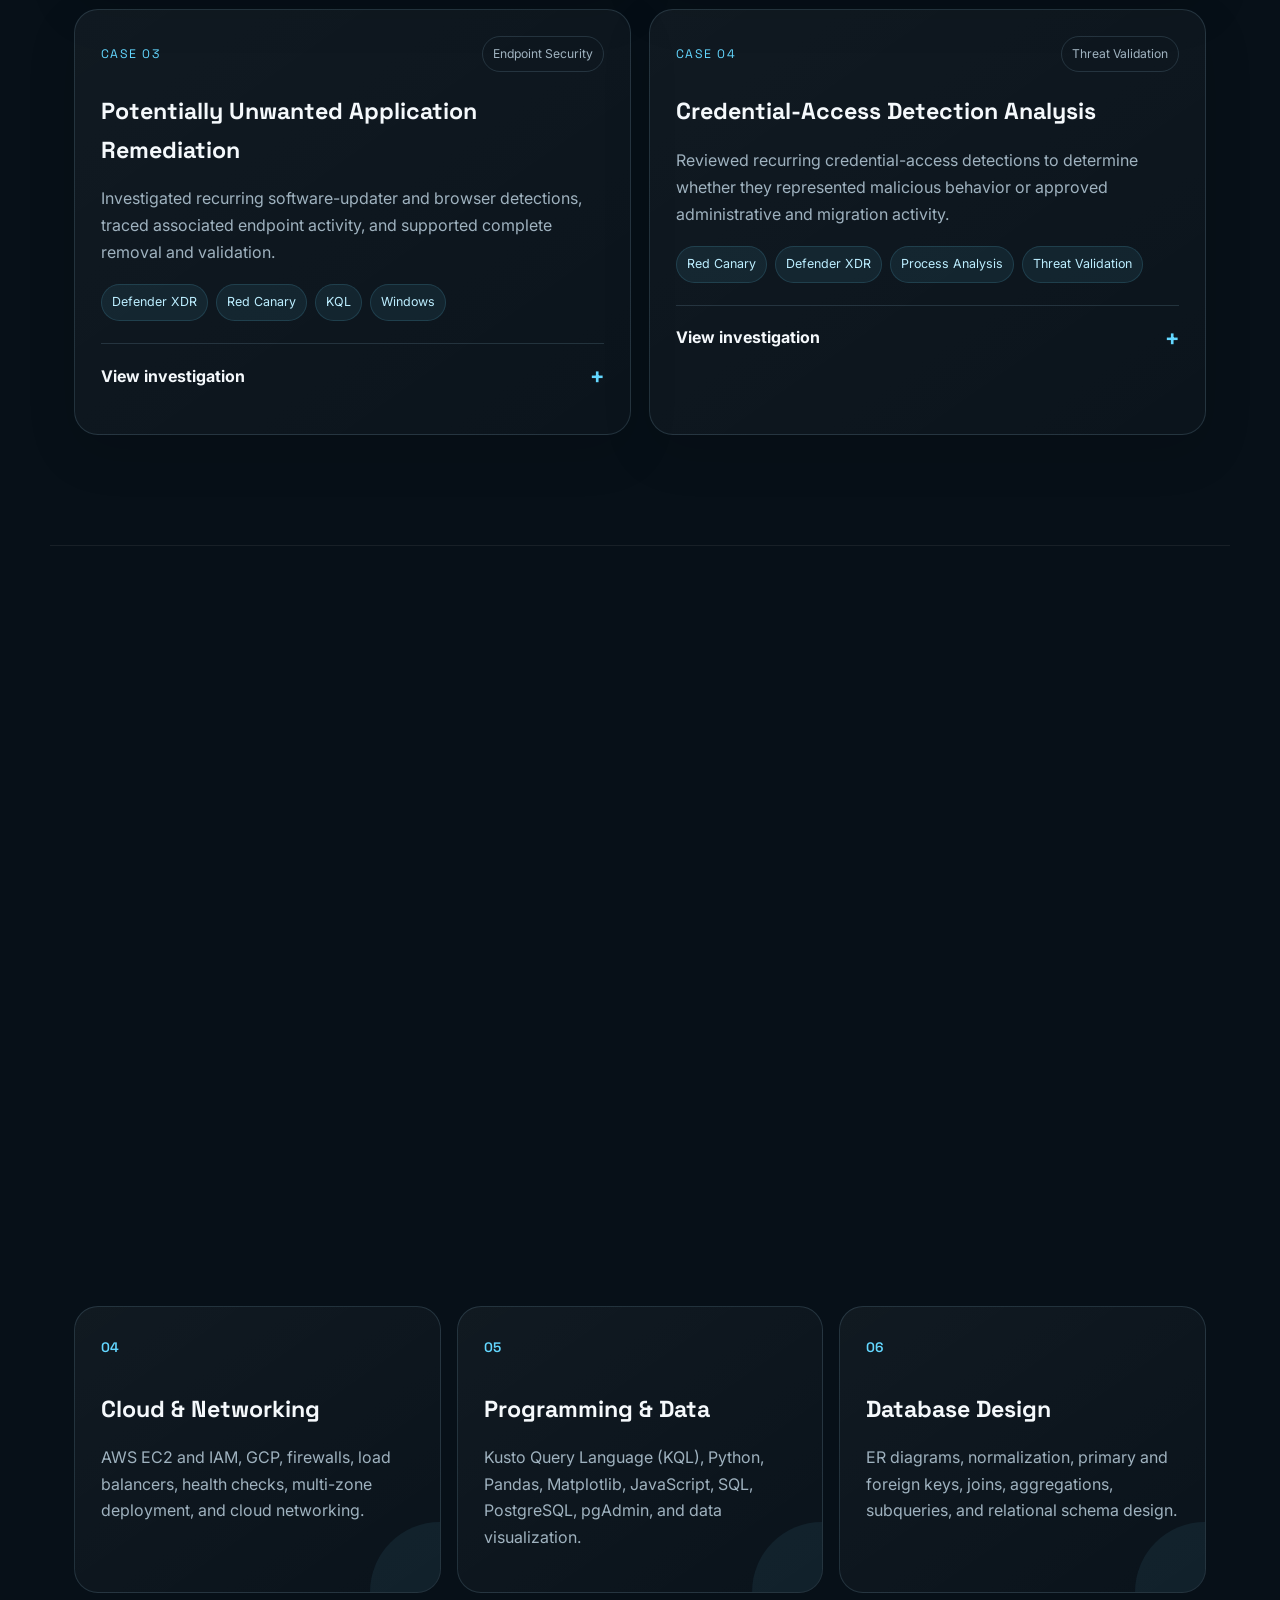
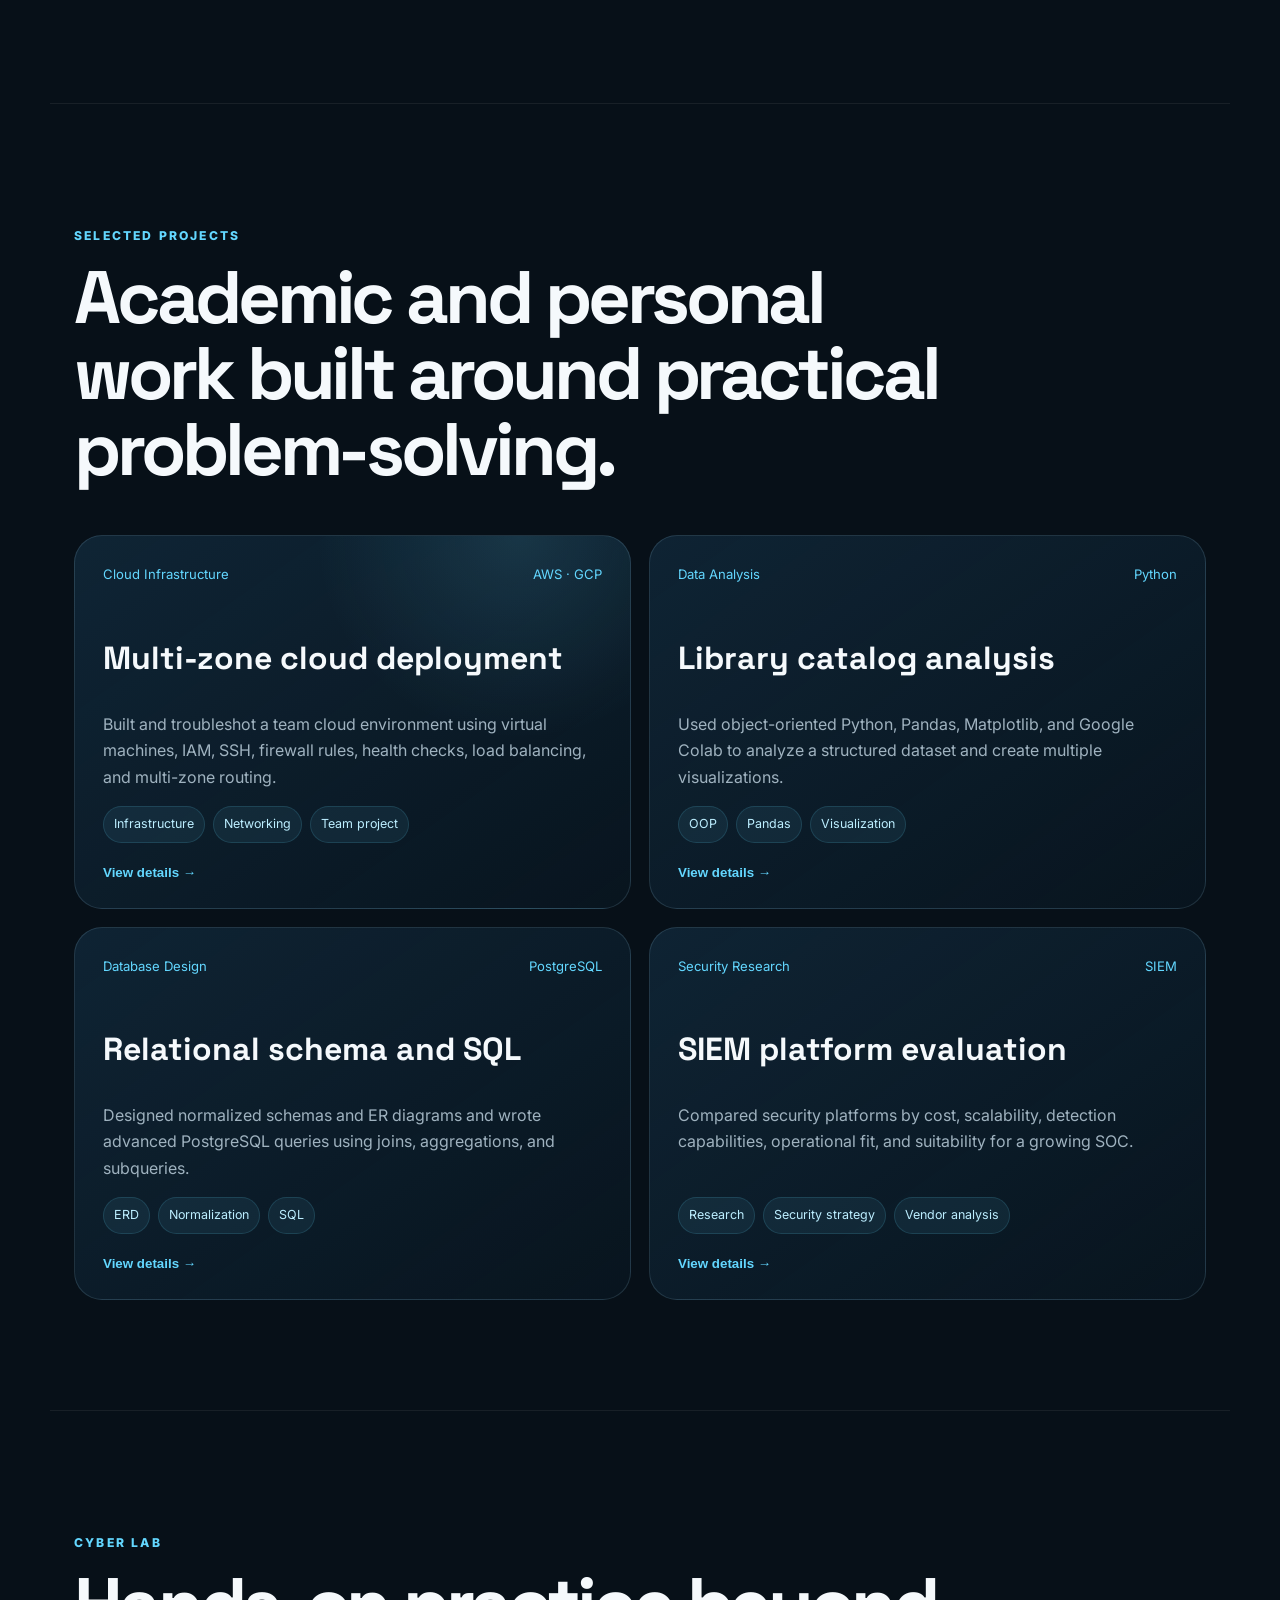
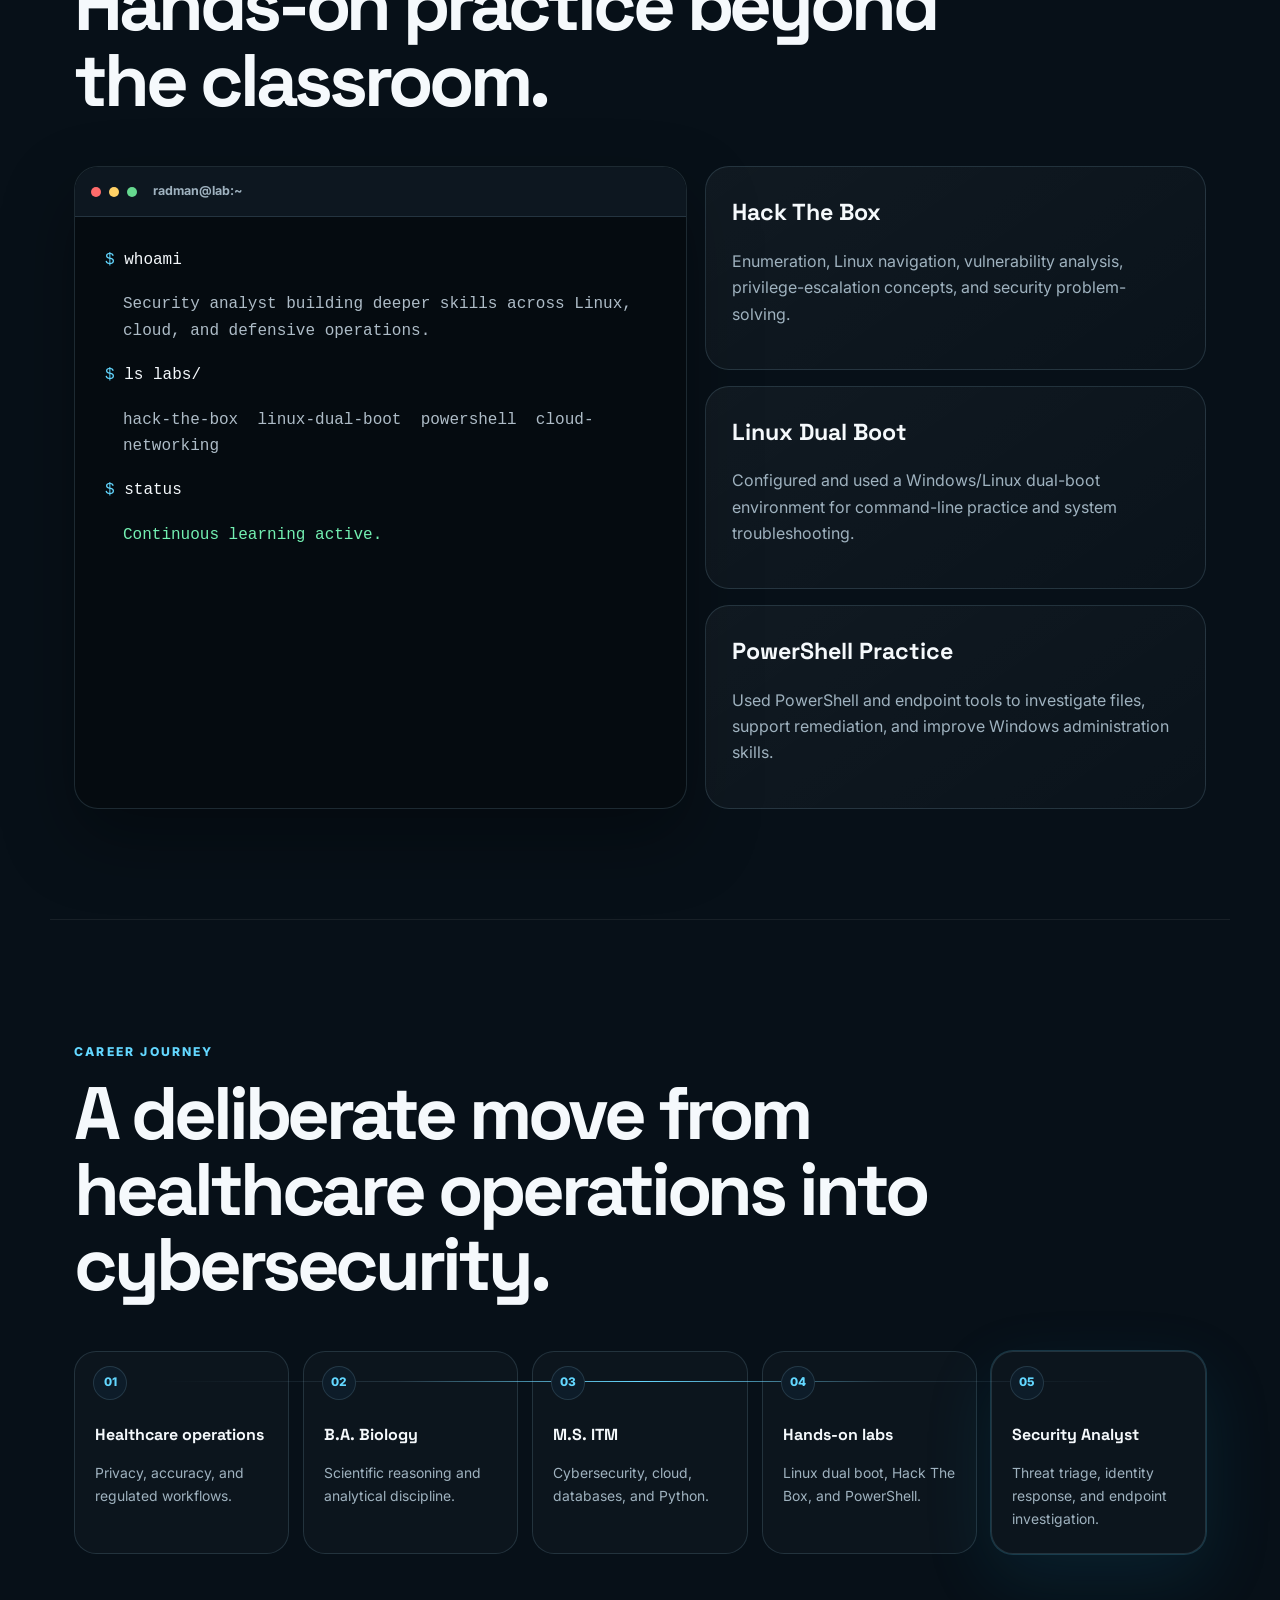
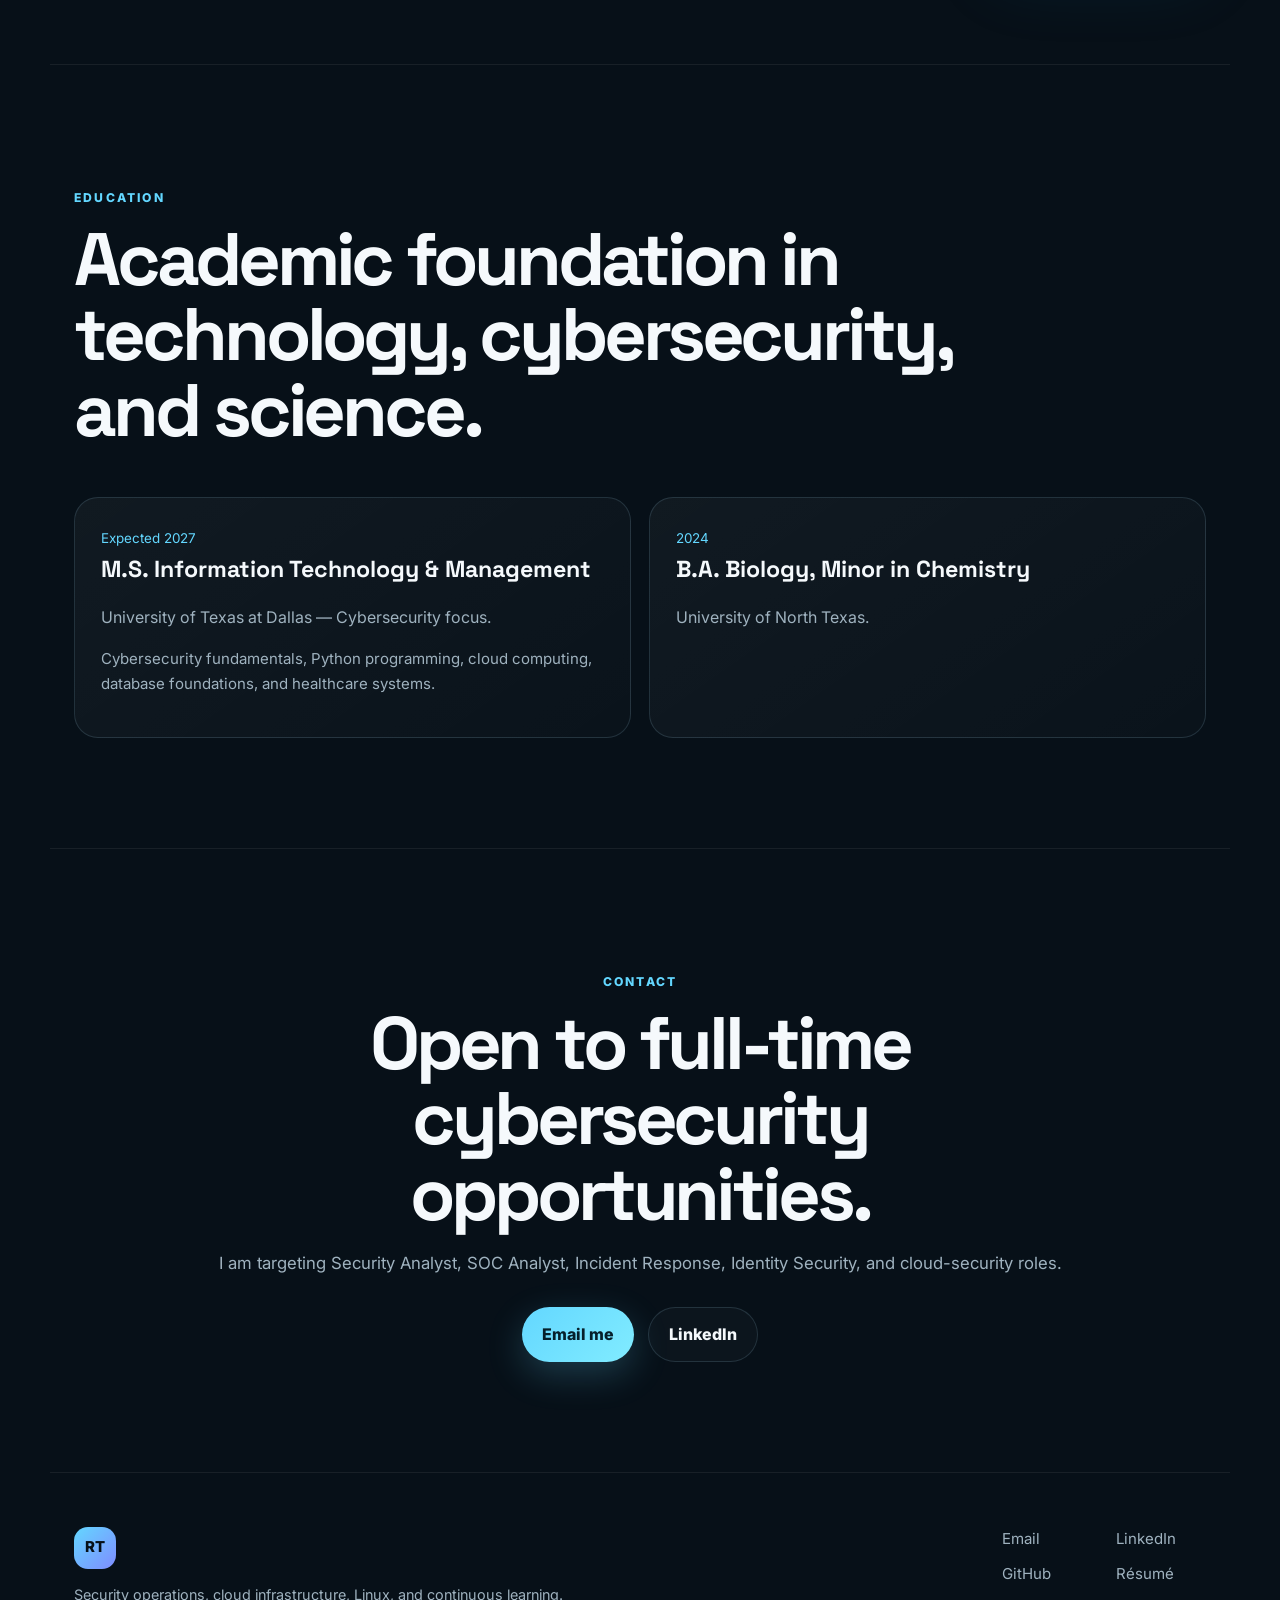
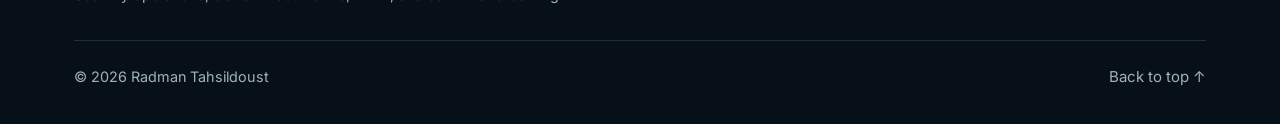
==== commit bb825d43: "Add compatible baseline CSP restrictions for embedded objects and forms" ====
--- a/index.html
+++ b/index.html
@@ -11,21 +11,23 @@
   gtag('config', 'G-VQ09D59529');
 </script>
   <meta charset="UTF-8" />
+  <meta name="referrer" content="strict-origin-when-cross-origin" />
+  <meta http-equiv="Content-Security-Policy" content="object-src 'none'; form-action 'self'; upgrade-insecure-requests" />
   <meta name="viewport" content="width=device-width, initial-scale=1.0" />
   <meta name="description" content="Radman Tahsildoust is a Security Analyst with hands-on SOC experience in Microsoft Defender XDR, Red Canary, Microsoft Entra ID, KQL, phishing investigations, identity security, and endpoint response." />
   <meta name="author" content="Radman Tahsildoust" />
   <meta name="robots" content="index, follow, max-image-preview:large" />
-  <link rel="canonical" href="https://radmantt.github.io/portfolio/" />
+  <link rel="canonical" href="https://radmantah.com/" />
   <meta name="theme-color" content="#071018" />
   <meta property="og:title" content="Radman Tahsildoust | Security Analyst" />
   <meta property="og:description" content="Security Analyst portfolio featuring hands-on SOC investigations, Microsoft Defender XDR, Red Canary, Entra ID, KQL, cloud, Linux, and technical projects." />
-  <meta property="og:url" content="https://radmantt.github.io/portfolio/" />
+  <meta property="og:url" content="https://radmantah.com/" />
   <meta property="og:site_name" content="Radman Tahsildoust Portfolio" />
-  <meta property="og:image" content="https://radmantt.github.io/portfolio/assets/headshot.jpeg" />
+  <meta property="og:image" content="https://radmantah.com/assets/headshot.jpeg" />
   <meta name="twitter:card" content="summary_large_image" />
   <meta name="twitter:title" content="Radman Tahsildoust | Security Analyst" />
   <meta name="twitter:description" content="Hands-on SOC investigations, identity security, endpoint response, cloud, Linux, and security projects." />
-  <meta name="twitter:image" content="https://radmantt.github.io/portfolio/assets/headshot.jpeg" />
+  <meta name="twitter:image" content="https://radmantah.com/assets/headshot.jpeg" />
   <meta property="og:type" content="website" />
   <title>Radman Tahsildoust | Security Analyst</title>
   <link rel="preconnect" href="https://fonts.googleapis.com">
@@ -39,8 +41,8 @@
     "@context": "https://schema.org",
     "@type": "Person",
     "name": "Radman Tahsildoust",
-    "url": "https://radmantt.github.io/portfolio/",
-    "image": "https://radmantt.github.io/portfolio/assets/headshot.jpeg",
+    "url": "https://radmantah.com/",
+    "image": "https://radmantah.com/assets/headshot.jpeg",
     "jobTitle": "Security Analyst",
     "address": {"@type": "PostalAddress", "addressRegion": "Texas", "addressCountry": "US"},
     "sameAs": [
@@ -57,8 +59,8 @@
 
   <header class="site-header">
     <a class="brand" href="#top" aria-label="Home">RT</a>
-    <button class="menu-toggle" aria-label="Open menu" aria-expanded="false">Menu</button>
-    <nav class="nav-links" aria-label="Primary navigation">
+    <button class="menu-toggle" aria-label="Open menu" aria-expanded="false" aria-controls="primary-navigation">Menu</button>
+    <nav class="nav-links" id="primary-navigation" aria-label="Primary navigation">
       <a href="#about">About</a>
       <a href="#experience">Experience</a>
       <a href="#investigations">Investigations</a>
@@ -84,8 +86,8 @@
           <a class="btn secondary" href="assets/Radman-Tahsildoust-Resume.pdf" download>Download résumé</a>
         </div>
         <div class="social-row">
-          <a href="https://www.linkedin.com/in/radman-tahsildoust-072692188/" target="_blank" rel="noreferrer">LinkedIn ↗</a>
-          <a href="https://github.com/RadmanTT" target="_blank" rel="noreferrer">GitHub ↗</a>
+          <a href="https://www.linkedin.com/in/radman-tahsildoust-072692188/" target="_blank" rel="noopener noreferrer">LinkedIn ↗</a>
+          <a href="https://github.com/RadmanTT" target="_blank" rel="noopener noreferrer">GitHub ↗</a>
           <a href="mailto:radman.tahsildoust@gmail.com">Email ↗</a>
         </div>
       </div>
@@ -191,8 +193,8 @@
           <h3>Phishing Campaign Investigation</h3>
           <p>Investigated a campaign affecting multiple mailboxes to determine delivery scope, user interaction, potential account impact, and required containment.</p>
           <div class="tag-row"><span>Defender XDR</span><span>Defender for Office 365</span><span>Entra ID</span><span>KQL</span></div>
-          <button class="investigation-toggle" type="button" aria-expanded="false">View investigation <span>+</span></button>
-          <div class="investigation-details" hidden>
+          <button class="investigation-toggle" type="button" aria-expanded="false" aria-controls="investigation-details-1">View investigation <span aria-hidden="true">+</span></button>
+          <div class="investigation-details" id="investigation-details-1" hidden>
             <div><h4>Investigation</h4><p>Reviewed email telemetry, correlated related alerts, validated whether links or attachments were accessed, and checked identity activity for suspicious authentication following delivery.</p></div>
             <div><h4>Response</h4><p>Supported malicious-message removal, session revocation, credential remediation, and verification of completed actions before closure.</p></div>
             <div><h4>Skills demonstrated</h4><p>Email security, scope analysis, identity validation, incident response, evidence-based closure.</p></div>
@@ -204,8 +206,8 @@
           <h3>Suspicious Sign-in Investigation</h3>
           <p>Analyzed unusual geographic and authentication activity to distinguish possible account compromise from legitimate travel, VPN egress, or failed access attempts.</p>
           <div class="tag-row"><span>Microsoft Entra ID</span><span>Defender XDR</span><span>Sign-in Logs</span><span>MFA</span></div>
-          <button class="investigation-toggle" type="button" aria-expanded="false">View investigation <span>+</span></button>
-          <div class="investigation-details" hidden>
+          <button class="investigation-toggle" type="button" aria-expanded="false" aria-controls="investigation-details-2">View investigation <span aria-hidden="true">+</span></button>
+          <div class="investigation-details" id="investigation-details-2" hidden>
             <div><h4>Investigation</h4><p>Reviewed sign-in location, device, authentication status, MFA results, session context, and surrounding activity to assess whether the event represented malicious access.</p></div>
             <div><h4>Response</h4><p>Supported session revocation and password-reset workflows when risk could not be safely excluded, then coordinated account restoration after remediation.</p></div>
             <div><h4>Skills demonstrated</h4><p>Identity telemetry analysis, false-positive validation, account containment, risk-based decision-making.</p></div>
@@ -217,8 +219,8 @@
           <h3>Potentially Unwanted Application Remediation</h3>
           <p>Investigated recurring software-updater and browser detections, traced associated endpoint activity, and supported complete removal and validation.</p>
           <div class="tag-row"><span>Defender XDR</span><span>Red Canary</span><span>KQL</span><span>Windows</span></div>
-          <button class="investigation-toggle" type="button" aria-expanded="false">View investigation <span>+</span></button>
-          <div class="investigation-details" hidden>
+          <button class="investigation-toggle" type="button" aria-expanded="false" aria-controls="investigation-details-3">View investigation <span aria-hidden="true">+</span></button>
+          <div class="investigation-details" id="investigation-details-3" hidden>
             <div><h4>Investigation</h4><p>Reviewed endpoint timelines, process relationships, persistence indicators, installed software, scheduled tasks, and registry evidence to establish scope.</p></div>
             <div><h4>Response</h4><p>Supported application removal, endpoint restriction and isolation workflows, artifact cleanup, malware scanning, and post-remediation verification.</p></div>
             <div><h4>Skills demonstrated</h4><p>Endpoint triage, process analysis, remediation coordination, persistence review, validation.</p></div>
@@ -230,8 +232,8 @@
           <h3>Credential-Access Detection Analysis</h3>
           <p>Reviewed recurring credential-access detections to determine whether they represented malicious behavior or approved administrative and migration activity.</p>
           <div class="tag-row"><span>Red Canary</span><span>Defender XDR</span><span>Process Analysis</span><span>Threat Validation</span></div>
-          <button class="investigation-toggle" type="button" aria-expanded="false">View investigation <span>+</span></button>
-          <div class="investigation-details" hidden>
+          <button class="investigation-toggle" type="button" aria-expanded="false" aria-controls="investigation-details-4">View investigation <span aria-hidden="true">+</span></button>
+          <div class="investigation-details" id="investigation-details-4" hidden>
             <div><h4>Investigation</h4><p>Examined alert context, affected endpoint activity, process lineage, related administrative actions, and available internal validation to determine intent.</p></div>
             <div><h4>Response</h4><p>Documented the supporting evidence and closed detections as validated legitimate activity only after confirmation and review found no additional threat indicators.</p></div>
             <div><h4>Skills demonstrated</h4><p>Alert triage, contextual analysis, false-positive determination, documentation, escalation judgment.</p></div>
@@ -378,7 +380,7 @@
       <p>I am targeting Security Analyst, SOC Analyst, Incident Response, Identity Security, and cloud-security roles.</p>
       <div class="hero-actions centered">
         <a class="btn primary" href="mailto:radman.tahsildoust@gmail.com">Email me</a>
-        <a class="btn secondary" href="https://www.linkedin.com/in/radman-tahsildoust-072692188/" target="_blank" rel="noreferrer">LinkedIn</a>
+        <a class="btn secondary" href="https://www.linkedin.com/in/radman-tahsildoust-072692188/" target="_blank" rel="noopener noreferrer">LinkedIn</a>
       </div>
     </section>
   </main>
@@ -400,16 +402,16 @@
     </article>
   </div>
 
-  <aside class="recruiter-panel" aria-hidden="true" hidden>
+  <aside class="recruiter-panel" role="dialog" aria-modal="true" aria-labelledby="recruiter-title" aria-hidden="true" hidden>
     <button class="panel-close" type="button" aria-label="Close recruiter mode">×</button>
     <p class="eyebrow">Recruiter mode</p>
-    <h2>Radman Tahsildoust</h2>
+    <h2 id="recruiter-title">Radman Tahsildoust</h2>
     <p>Security Analyst with hands-on SOC experience in phishing investigation, identity response, endpoint detection, KQL-based analysis, Linux, cloud, Python, and SQL.</p>
     <div class="recruiter-links">
       <a class="btn primary" href="assets/Radman-Tahsildoust-Resume.pdf" download>Download résumé</a>
       <a class="btn secondary" href="mailto:radman.tahsildoust@gmail.com">Email Radman</a>
-      <a class="btn secondary" href="https://www.linkedin.com/in/radman-tahsildoust-072692188/" target="_blank" rel="noreferrer">LinkedIn</a>
-      <a class="btn secondary" href="https://github.com/RadmanTT" target="_blank" rel="noreferrer">GitHub</a>
+      <a class="btn secondary" href="https://www.linkedin.com/in/radman-tahsildoust-072692188/" target="_blank" rel="noopener noreferrer">LinkedIn</a>
+      <a class="btn secondary" href="https://github.com/RadmanTT" target="_blank" rel="noopener noreferrer">GitHub</a>
     </div>
     <div class="recruiter-summary">
       <span>Location</span><strong>Texas</strong>
@@ -426,8 +428,8 @@
     </div>
     <div class="footer-links">
       <a href="mailto:radman.tahsildoust@gmail.com">Email</a>
-      <a href="https://www.linkedin.com/in/radman-tahsildoust-072692188/" target="_blank" rel="noreferrer">LinkedIn</a>
-      <a href="https://github.com/RadmanTT" target="_blank" rel="noreferrer">GitHub</a>
+      <a href="https://www.linkedin.com/in/radman-tahsildoust-072692188/" target="_blank" rel="noopener noreferrer">LinkedIn</a>
+      <a href="https://github.com/RadmanTT" target="_blank" rel="noopener noreferrer">GitHub</a>
       <a href="assets/Radman-Tahsildoust-Resume.pdf" download>Résumé</a>
     </div>
     <div class="footer-bottom">
@@ -436,6 +438,6 @@
     </div>
   </footer>
 
-  <script src="script.js?v=6.0"></script>
+  <script src="script.js?v=6.1"></script>
 </body>
 </html>
